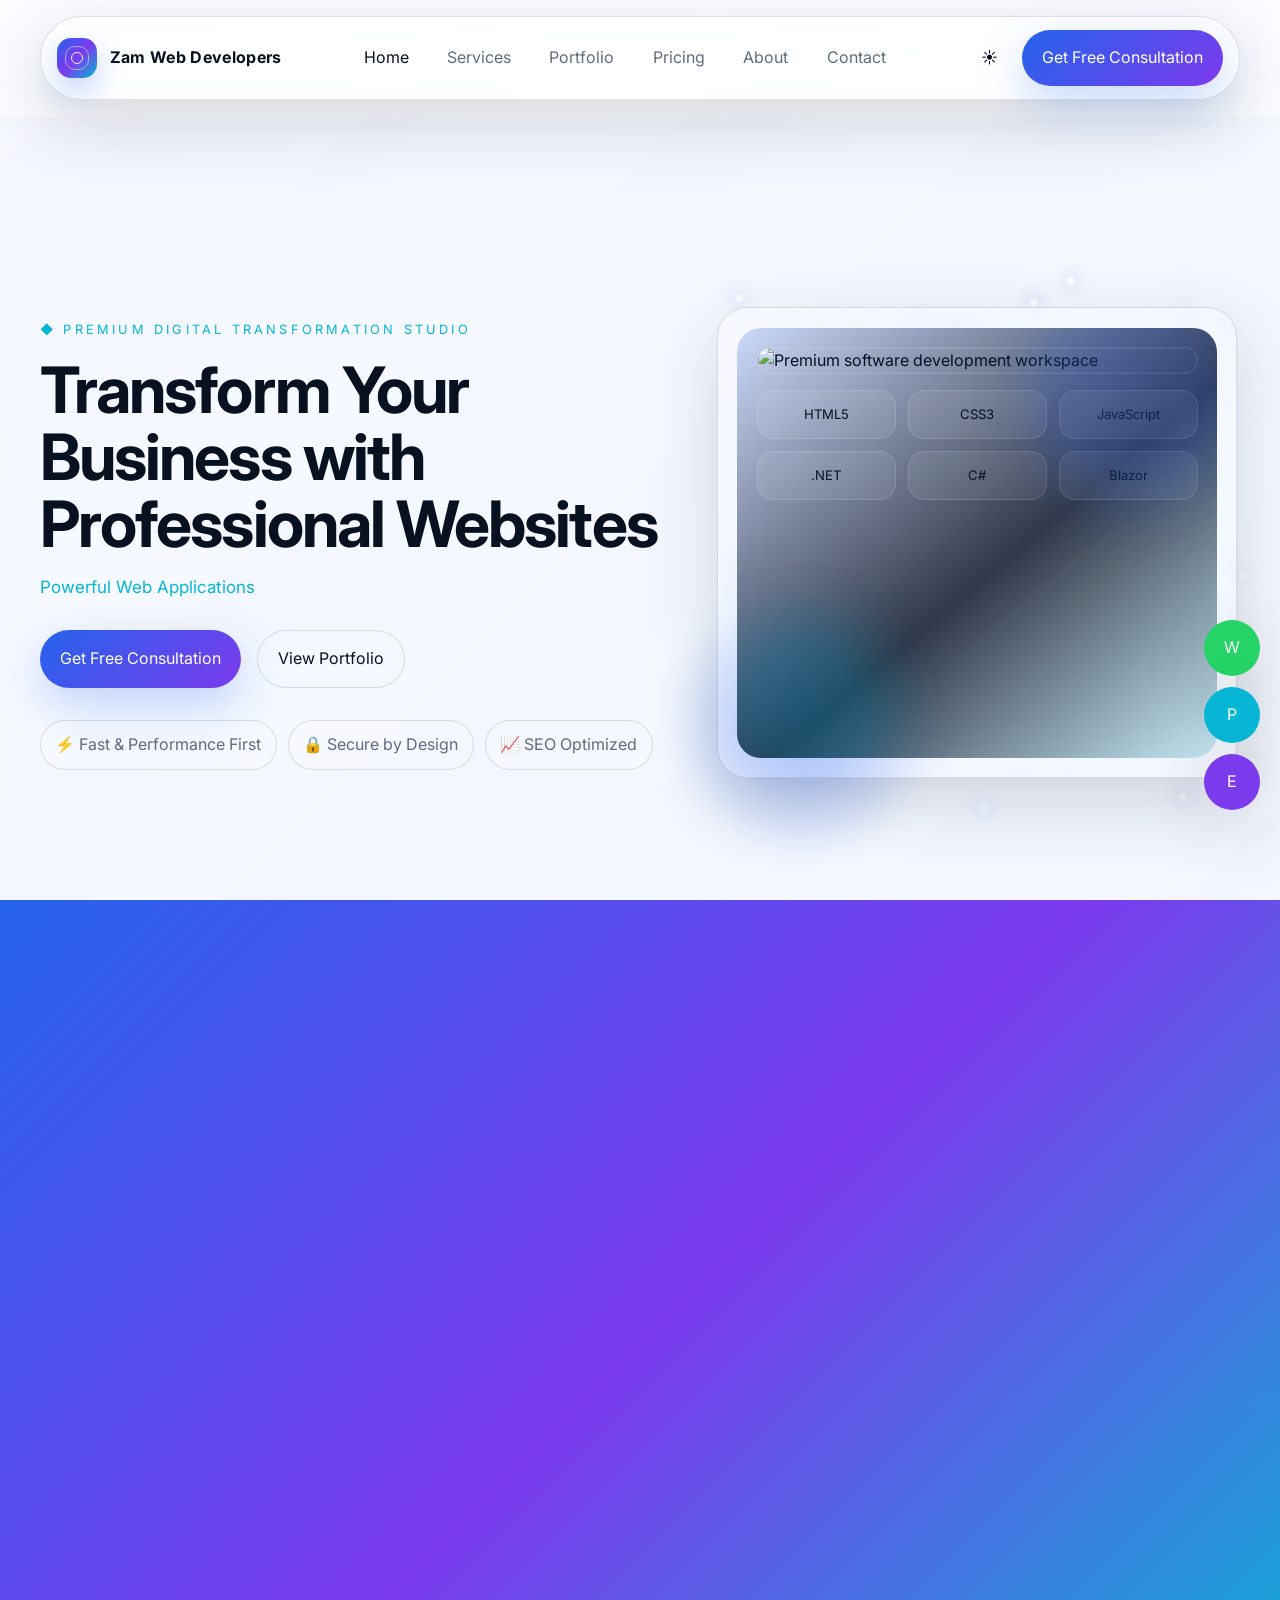
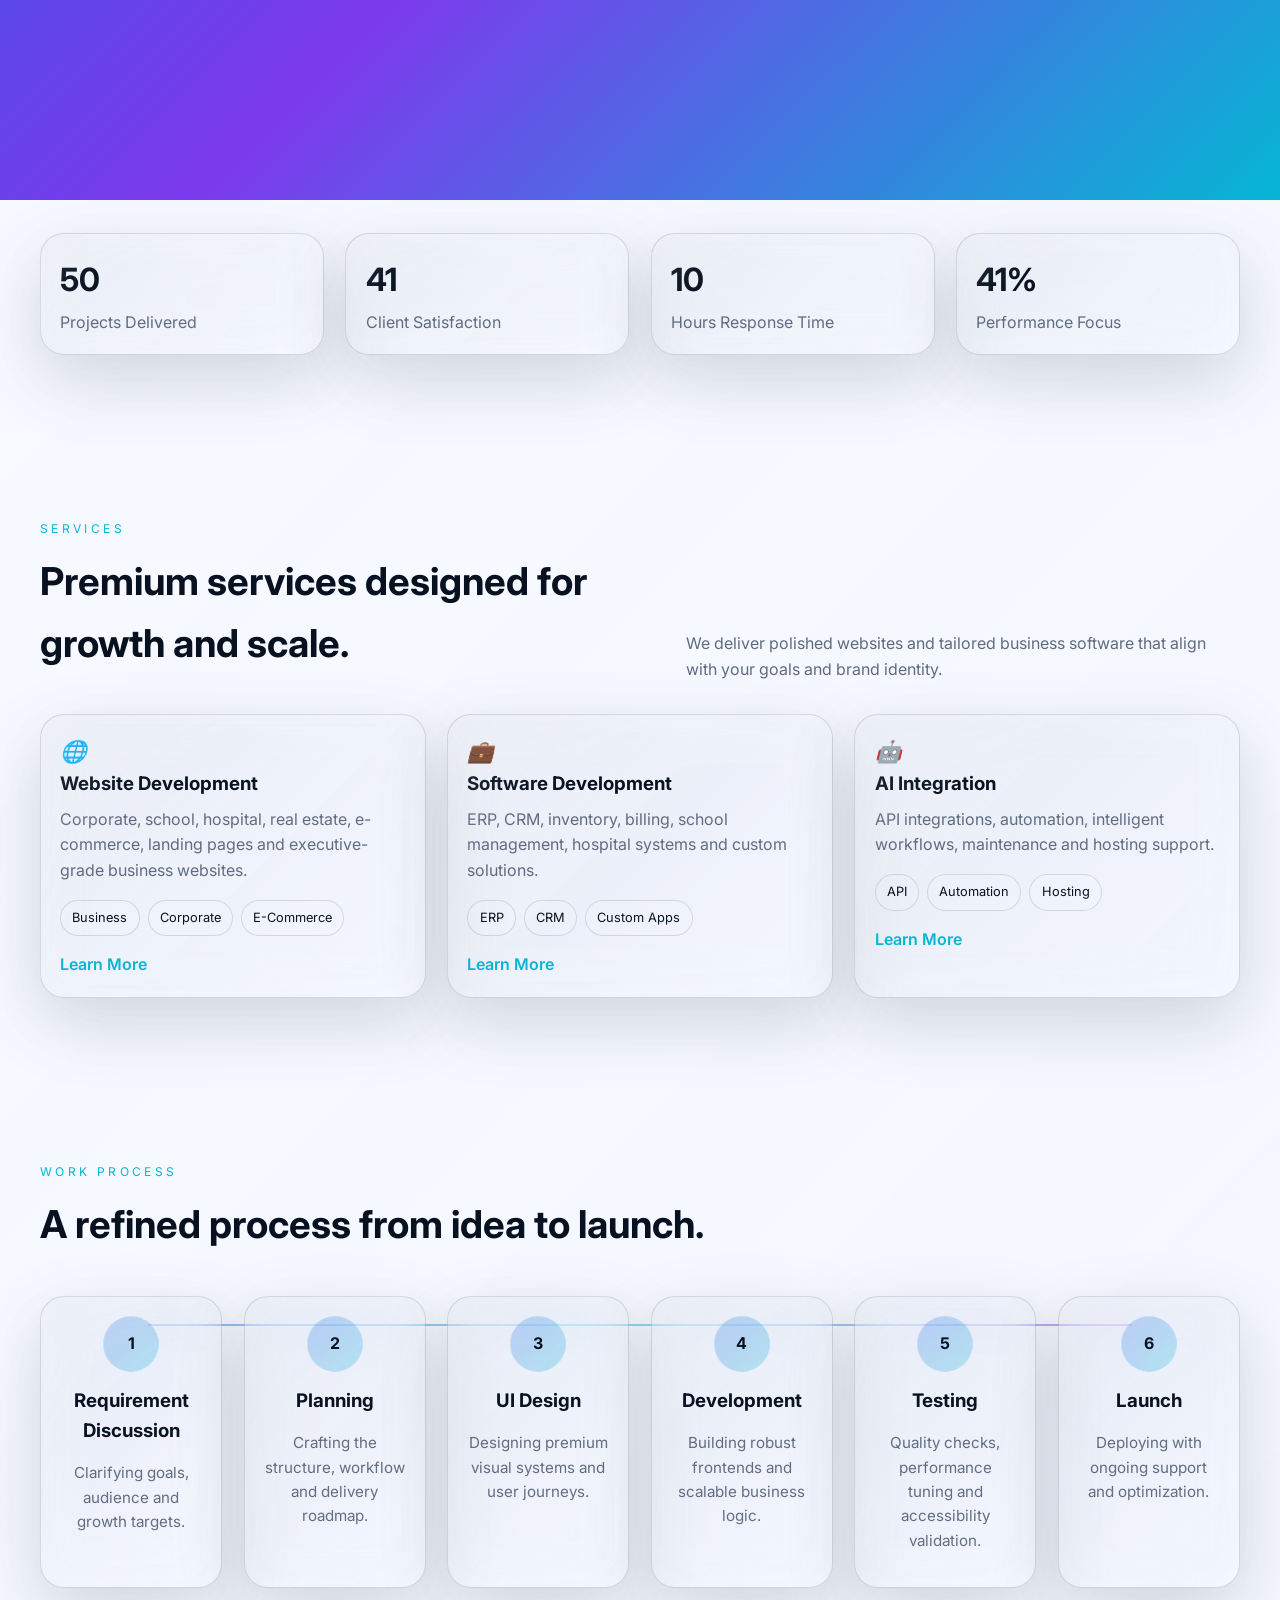
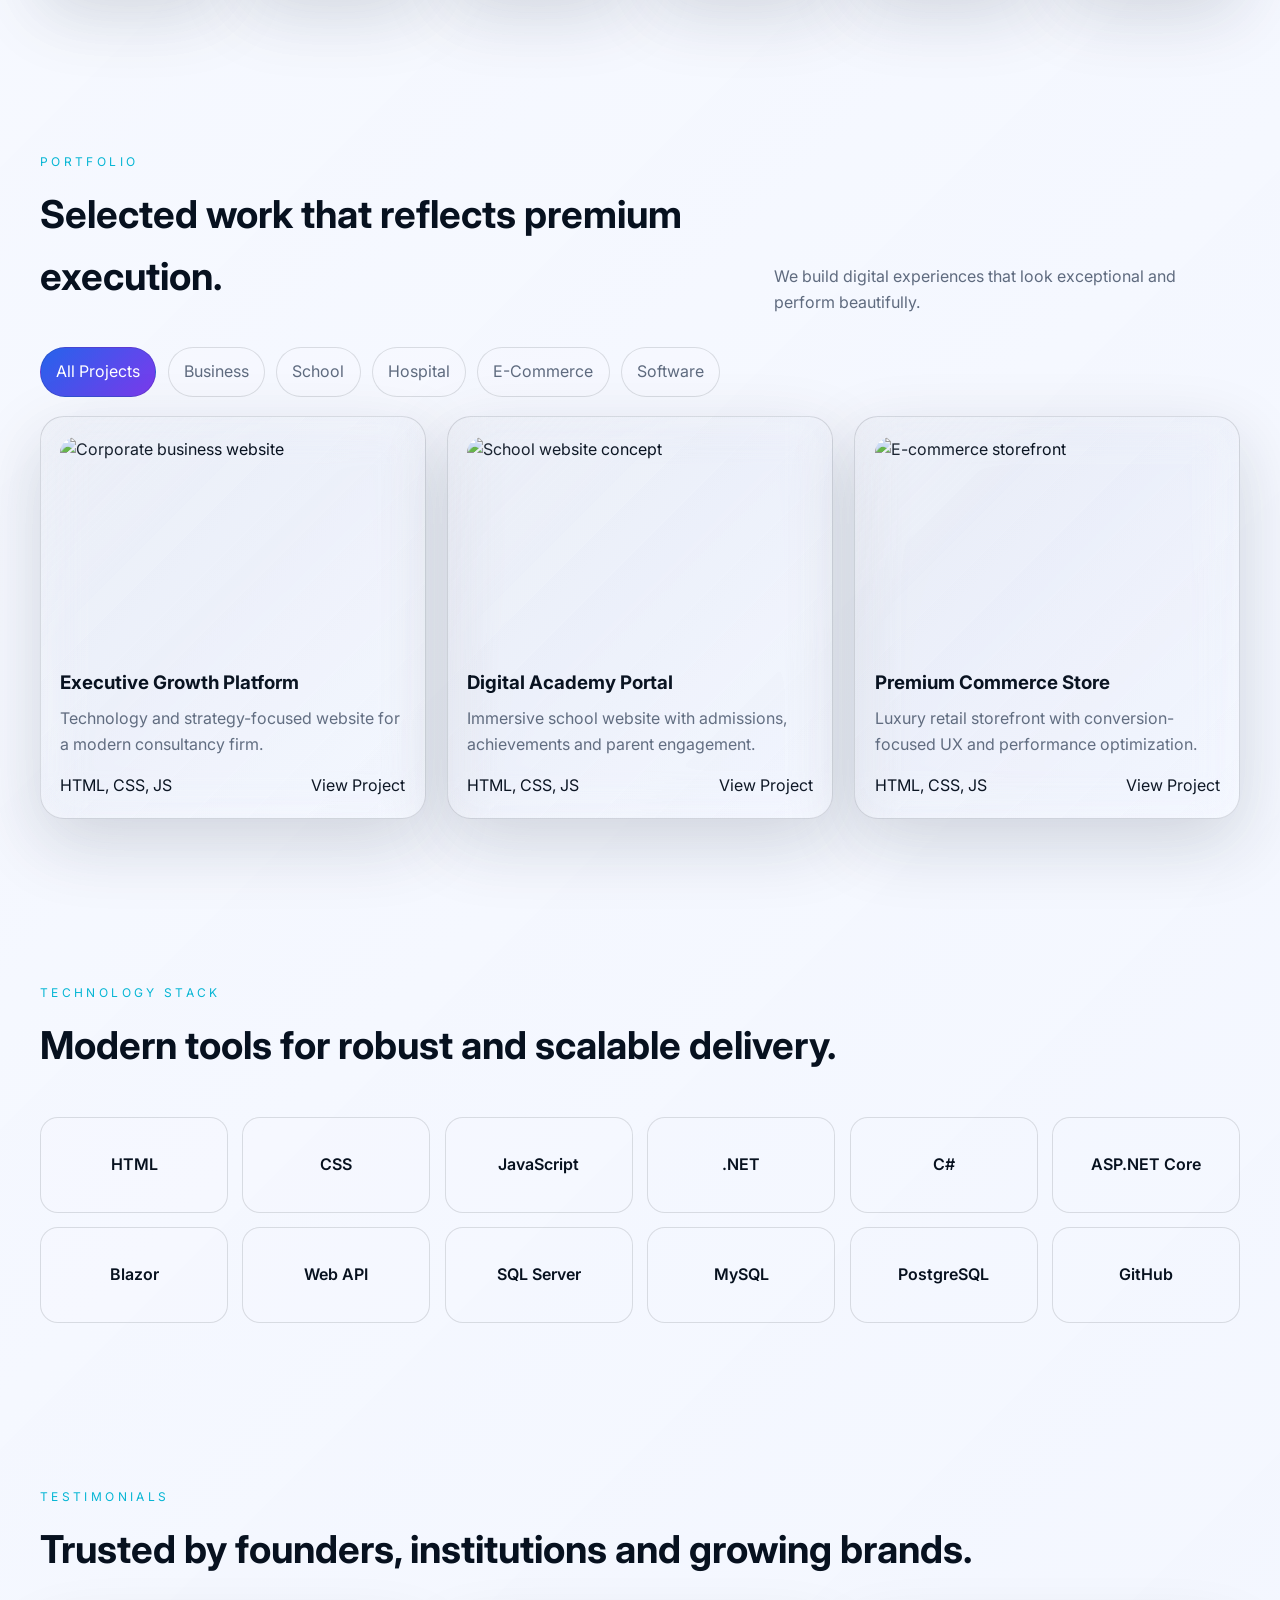
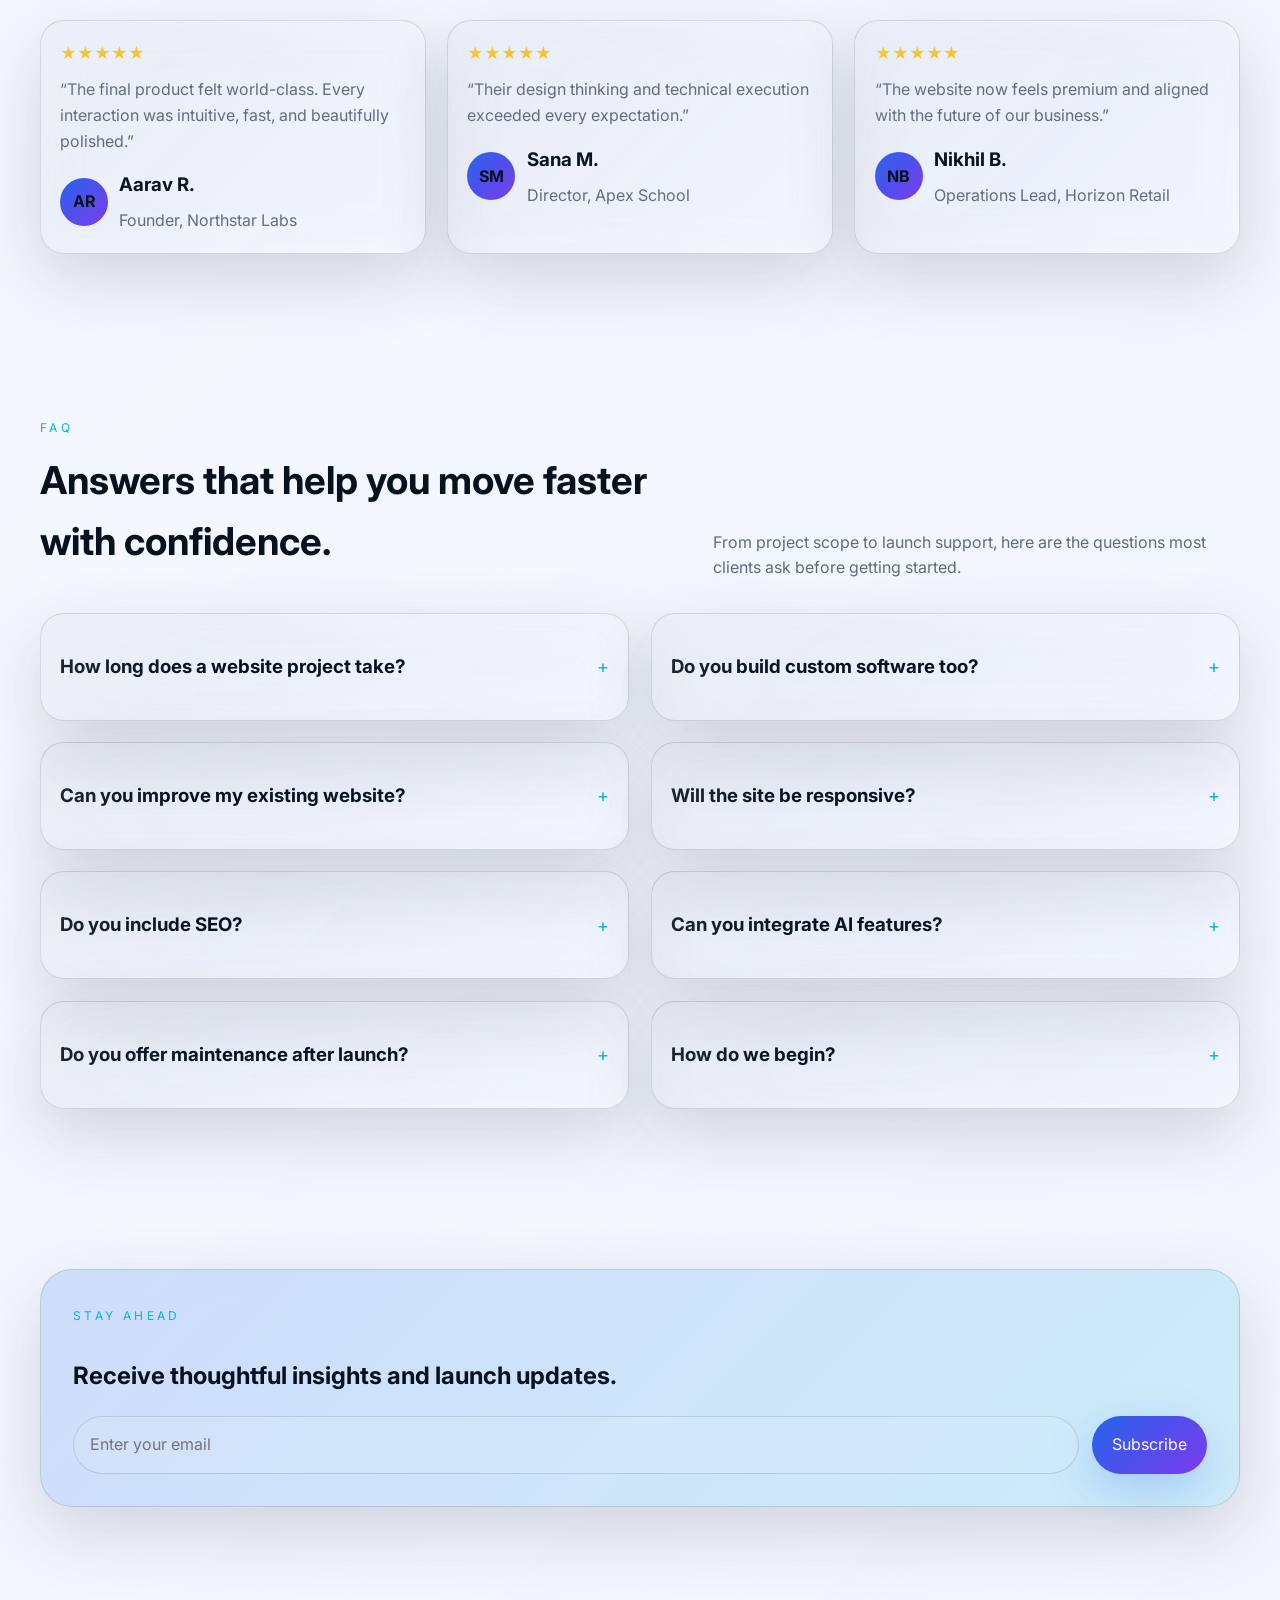
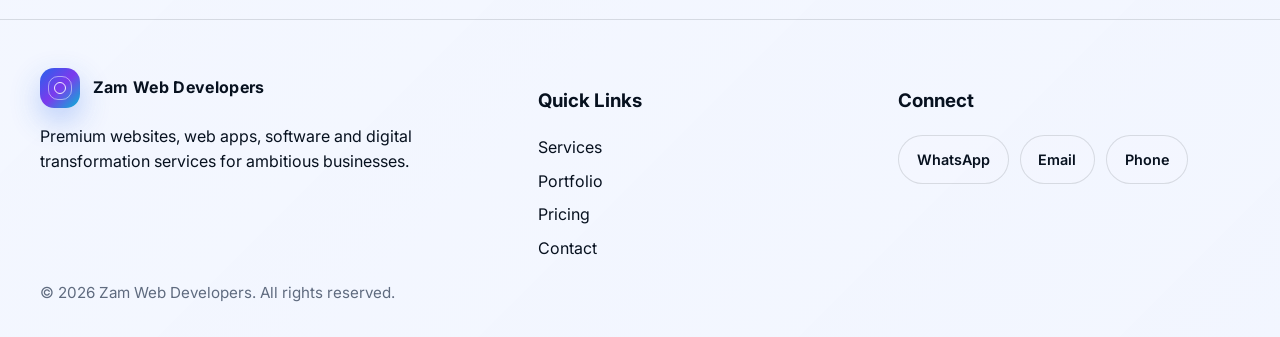
==== index.html @ e3aecfa4 "first" ====
<!DOCTYPE html>
<html lang="en">
  <head>
    <meta charset="UTF-8" />
    <meta name="viewport" content="width=device-width, initial-scale=1.0" />
    <title>Zam Web Developers | Premium Website Development Company</title>
    <meta name="description" content="Zam Web Developers creates premium websites, web applications, ERP/CRM systems, AI integrations and custom business solutions with modern performance-first engineering." />
    <meta name="keywords" content="website development, web applications, software development, ERP, CRM, custom business solutions, AI integration, e-commerce, digital transformation, Ahmad Faraz Siddiqui" />
    <link rel="canonical" href="https://zamwebdevelopers.com/" />
    <meta property="og:title" content="Zam Web Developers | Premium Website Development Company" />
    <meta property="og:description" content="High-end websites and digital solutions crafted for ambitious businesses." />
    <meta property="og:type" content="website" />
    <meta property="og:image" content="https://zamwebdevelopers.com/assets/images/og-image.jpg" />
    <meta name="twitter:card" content="summary_large_image" />
    <meta name="twitter:title" content="Zam Web Developers | Premium Website Development Company" />
    <meta name="twitter:description" content="High-end websites and digital solutions crafted for ambitious businesses." />
    <meta name="twitter:image" content="https://zamwebdevelopers.com/assets/images/og-image.jpg" />
    <link rel="preconnect" href="https://fonts.googleapis.com" />
    <link rel="preconnect" href="https://fonts.gstatic.com" crossorigin />
    <link href="https://fonts.googleapis.com/css2?family=Inter:wght@400;500;600;700;800&display=swap" rel="stylesheet" />
    <link rel="stylesheet" href="assets/css/styles.css" />
    <script type="application/ld+json">
      {
        "@context": "https://schema.org",
        "@type": "LocalBusiness",
        "name": "Zam Web Developers",
        "description": "Professional website development company offering websites, web apps, ERP/CRM systems, AI integration, and custom business solutions.",
        "url": "https://zamwebdevelopers.com",
        "telephone": "+91-9161007123",
        "email": "farazsid20@gmail.com",
        "address": {
          "@type": "PostalAddress",
          "streetAddress": "337, Hakeem Mateen Road",
          "addressLocality": "Major Ganj",
          "addressRegion": "Sultanpur",
          "postalCode": "228001",
          "addressCountry": "India"
        },
        "founder": {
          "@type": "Person",
          "name": "Ahmad Faraz Siddiqui"
        },
        "sameAs": ["https://wa.me/919161007123"]
      }
    </script>
  </head>
  <body>
    <div id="loading-screen">
      <div class="loader">
        <div class="loader-ring"></div>
        <div>Crafting your digital future...</div>
      </div>
    </div>
    <div id="scroll-progress"></div>
    <div id="cursor-follower"></div>
    <div class="page-transition"></div>

    <header class="site-header">
      <div class="container">
        <nav class="navbar" aria-label="Primary navigation">
          <a class="brand" href="index.html">
            <span class="brand-mark"></span>
            <span>Zam Web Developers</span>
          </a>
          <div class="nav-links">
            <a href="index.html" class="active">Home</a>
            <a href="services.html">Services</a>
            <a href="portfolio.html">Portfolio</a>
            <a href="pricing.html">Pricing</a>
            <a href="about.html">About</a>
            <a href="contact.html">Contact</a>
          </div>
          <div class="nav-actions">
            <button class="icon-btn" id="theme-toggle" aria-label="Toggle theme">☀︎</button>
            <a class="btn" href="contact.html">Get Free Consultation</a>
          </div>
        </nav>
      </div>
    </header>

    <main>
      <section class="hero">
        <div class="container hero-grid">
          <div class="hero-copy reveal">
            <div class="eyebrow">◆ Premium digital transformation studio</div>
            <h1>Transform Your Business with Professional Websites</h1>
            <p>Modern Websites. Powerful Web Applications. Future-Ready Digital Solutions. We create premium digital experiences that help ambitious companies scale with confidence.</p>
            <div class="hero-actions">
              <a class="btn" href="contact.html">Get Free Consultation</a>
              <a class="btn-secondary" href="portfolio.html">View Portfolio</a>
            </div>
            <div class="hero-badges">
              <span class="badge">⚡ Fast & Performance First</span>
              <span class="badge">🔒 Secure by Design</span>
              <span class="badge">📈 SEO Optimized</span>
            </div>
          </div>
          <div class="hero-visual reveal">
            <div class="glow-orb"></div>
            <div class="particle-layer"></div>
            <div class="hero-card">
              <div class="hero-card-inner">
                <img src="https://images.unsplash.com/photo-1516321497487-e288fb19713f?auto=format&fit=crop&w=900&q=80" alt="Premium software development workspace" />
                <div class="tech-grid">
                  <div class="tech-pill">HTML5</div>
                  <div class="tech-pill">CSS3</div>
                  <div class="tech-pill">JavaScript</div>
                  <div class="tech-pill">.NET</div>
                  <div class="tech-pill">C#</div>
                  <div class="tech-pill">Blazor</div>
                </div>
              </div>
            </div>
          </div>
        </div>
      </section>

      <section class="section-shell">
        <div class="container">
          <div class="section-heading reveal">
            <div>
              <div class="eyebrow-small">Why choose us</div>
              <h2>Crafted for modern businesses that demand more.</h2>
            </div>
            <p>From fast-growing startups to high-value enterprises, we combine visual excellence, engineering discipline, and business strategy to deliver digital products that stand out.</p>
          </div>
          <div class="why-grid">
            <article class="why-card reveal">
              <i>✦</i>
              <h3>Modern UI</h3>
              <p>Premium interfaces built with refined interaction design and clear visual hierarchy.</p>
            </article>
            <article class="why-card reveal">
              <i>⚡</i>
              <h3>Fast Loading</h3>
              <p>Performance-first experiences that load quickly and feel instant on every device.</p>
            </article>
            <article class="why-card reveal">
              <i>🔍</i>
              <h3>SEO Friendly</h3>
              <p>Structured content, semantic markup, and technical SEO to grow search visibility.</p>
            </article>
            <article class="why-card reveal">
              <i>🛡️</i>
              <h3>Secure Coding</h3>
              <p>Thoughtful architecture and secure implementation practices for long-term trust.</p>
            </article>
          </div>
        </div>
      </section>

      <section class="section-shell">
        <div class="container">
          <div class="section-heading reveal">
            <div>
              <div class="eyebrow-small">Impact</div>
              <h2>Trusted by ambitious founders and fast-moving companies.</h2>
            </div>
            <p>Our work combines strategic thinking, premium design and high-performance delivery to create measurable value from day one.</p>
          </div>
          <div class="stats-grid">
            <article class="stat-card reveal"><div class="value" data-count="120">0</div><span>Projects Delivered</span></article>
            <article class="stat-card reveal"><div class="value" data-count="98">0</div><span>Client Satisfaction</span></article>
            <article class="stat-card reveal"><div class="value" data-count="24">0</div><span>Hours Response Time</span></article>
            <article class="stat-card reveal"><div class="value" data-count="100">0</div><span>Performance Focus</span></article>
          </div>
        </div>
      </section>

      <section class="section-shell">
        <div class="container">
          <div class="section-heading reveal">
            <div>
              <div class="eyebrow-small">Services</div>
              <h2>Premium services designed for growth and scale.</h2>
            </div>
            <p>We deliver polished websites and tailored business software that align with your goals and brand identity.</p>
          </div>
          <div class="service-grid">
            <article class="service-card reveal">
              <i>🌐</i>
              <h3>Website Development</h3>
              <p>Corporate, school, hospital, real estate, e-commerce, landing pages and executive-grade business websites.</p>
              <div class="service-list">
                <span>Business</span><span>Corporate</span><span>E-Commerce</span>
              </div>
              <a class="card-link" href="services.html">Learn More</a>
            </article>
            <article class="service-card reveal">
              <i>💼</i>
              <h3>Software Development</h3>
              <p>ERP, CRM, inventory, billing, school management, hospital systems and custom solutions.</p>
              <div class="service-list">
                <span>ERP</span><span>CRM</span><span>Custom Apps</span>
              </div>
              <a class="card-link" href="services.html">Learn More</a>
            </article>
            <article class="service-card reveal">
              <i>🤖</i>
              <h3>AI Integration</h3>
              <p>API integrations, automation, intelligent workflows, maintenance and hosting support.</p>
              <div class="service-list">
                <span>API</span><span>Automation</span><span>Hosting</span>
              </div>
              <a class="card-link" href="services.html">Learn More</a>
            </article>
          </div>
        </div>
      </section>

      <section class="section-shell">
        <div class="container">
          <div class="section-heading reveal">
            <div>
              <div class="eyebrow-small">Work Process</div>
              <h2>A refined process from idea to launch.</h2>
            </div>
          </div>
          <div class="timeline reveal">
            <article class="timeline-step"><div class="step-badge">1</div><h3>Requirement Discussion</h3><p>Clarifying goals, audience and growth targets.</p></article>
            <article class="timeline-step"><div class="step-badge">2</div><h3>Planning</h3><p>Crafting the structure, workflow and delivery roadmap.</p></article>
            <article class="timeline-step"><div class="step-badge">3</div><h3>UI Design</h3><p>Designing premium visual systems and user journeys.</p></article>
            <article class="timeline-step"><div class="step-badge">4</div><h3>Development</h3><p>Building robust frontends and scalable business logic.</p></article>
            <article class="timeline-step"><div class="step-badge">5</div><h3>Testing</h3><p>Quality checks, performance tuning and accessibility validation.</p></article>
            <article class="timeline-step"><div class="step-badge">6</div><h3>Launch</h3><p>Deploying with ongoing support and optimization.</p></article>
          </div>
        </div>
      </section>

      <section class="section-shell">
        <div class="container">
          <div class="section-heading reveal">
            <div>
              <div class="eyebrow-small">Portfolio</div>
              <h2>Selected work that reflects premium execution.</h2>
            </div>
            <p>We build digital experiences that look exceptional and perform beautifully.</p>
          </div>
          <div class="filter-row reveal">
            <button class="filter-chip active" data-filter="all">All Projects</button>
            <button class="filter-chip" data-filter="Business">Business</button>
            <button class="filter-chip" data-filter="School">School</button>
            <button class="filter-chip" data-filter="Hospital">Hospital</button>
            <button class="filter-chip" data-filter="E-Commerce">E-Commerce</button>
            <button class="filter-chip" data-filter="Software">Software</button>
          </div>
          <div class="portfolio-grid">
            <article class="portfolio-card reveal" data-category="Business">
              <img src="https://images.unsplash.com/photo-1517048676732-d65bc937f952?auto=format&fit=crop&w=900&q=80" alt="Corporate business website" />
              <h3>Executive Growth Platform</h3>
              <p>Technology and strategy-focused website for a modern consultancy firm.</p>
              <div class="portfolio-actions"><span>HTML, CSS, JS</span><a class="card-link" href="portfolio.html">View Project</a></div>
            </article>
            <article class="portfolio-card reveal" data-category="School">
              <img src="https://images.unsplash.com/photo-1522202176988-66273c2fd55f?auto=format&fit=crop&w=900&q=80" alt="School website concept" />
              <h3>Digital Academy Portal</h3>
              <p>Immersive school website with admissions, achievements and parent engagement.</p>
              <div class="portfolio-actions"><span>HTML, CSS, JS</span><a class="card-link" href="portfolio.html">View Project</a></div>
            </article>
            <article class="portfolio-card reveal" data-category="E-Commerce">
              <img src="https://images.unsplash.com/photo-1520607162513-77705c0f0d4a?auto=format&fit=crop&w=900&q=80" alt="E-commerce storefront" />
              <h3>Premium Commerce Store</h3>
              <p>Luxury retail storefront with conversion-focused UX and performance optimization.</p>
              <div class="portfolio-actions"><span>HTML, CSS, JS</span><a class="card-link" href="portfolio.html">View Project</a></div>
            </article>
          </div>
        </div>
      </section>

      <section class="section-shell">
        <div class="container">
          <div class="section-heading reveal">
            <div>
              <div class="eyebrow-small">Technology Stack</div>
              <h2>Modern tools for robust and scalable delivery.</h2>
            </div>
          </div>
          <div class="tech-stack">
            <div class="tech-item reveal">HTML</div><div class="tech-item reveal">CSS</div><div class="tech-item reveal">JavaScript</div><div class="tech-item reveal">.NET</div><div class="tech-item reveal">C#</div><div class="tech-item reveal">ASP.NET Core</div><div class="tech-item reveal">Blazor</div><div class="tech-item reveal">Web API</div><div class="tech-item reveal">SQL Server</div><div class="tech-item reveal">MySQL</div><div class="tech-item reveal">PostgreSQL</div><div class="tech-item reveal">GitHub</div>
          </div>
        </div>
      </section>

      <section class="section-shell">
        <div class="container">
          <div class="section-heading reveal">
            <div>
              <div class="eyebrow-small">Testimonials</div>
              <h2>Trusted by founders, institutions and growing brands.</h2>
            </div>
          </div>
          <div class="testimonial-grid">
            <article class="testimonial-card reveal">
              <div class="rating">★★★★★</div>
              <p>“The final product felt world-class. Every interaction was intuitive, fast, and beautifully polished.”</p>
              <div class="person"><div class="avatar">AR</div><div><h3>Aarav R.</h3><p>Founder, Northstar Labs</p></div></div>
            </article>
            <article class="testimonial-card reveal">
              <div class="rating">★★★★★</div>
              <p>“Their design thinking and technical execution exceeded every expectation.”</p>
              <div class="person"><div class="avatar">SM</div><div><h3>Sana M.</h3><p>Director, Apex School</p></div></div>
            </article>
            <article class="testimonial-card reveal">
              <div class="rating">★★★★★</div>
              <p>“The website now feels premium and aligned with the future of our business.”</p>
              <div class="person"><div class="avatar">NB</div><div><h3>Nikhil B.</h3><p>Operations Lead, Horizon Retail</p></div></div>
            </article>
          </div>
        </div>
      </section>

      <section class="section-shell">
        <div class="container">
          <div class="section-heading reveal">
            <div>
              <div class="eyebrow-small">FAQ</div>
              <h2>Answers that help you move faster with confidence.</h2>
            </div>
            <p>From project scope to launch support, here are the questions most clients ask before getting started.</p>
          </div>
          <div class="faq-list">
            <article class="faq-item reveal"><div class="faq-question"><h3>How long does a website project take?</h3><span class="plus">+</span></div><div class="faq-answer"><p>Most business websites take between 7 and 21 days depending on scope, pages and required custom features.</p></div></article>
            <article class="faq-item reveal"><div class="faq-question"><h3>Do you build custom software too?</h3><span class="plus">+</span></div><div class="faq-answer"><p>Yes. We design and build custom ERP, CRM, inventory, billing and management systems for specific business workflows.</p></div></article>
            <article class="faq-item reveal"><div class="faq-question"><h3>Can you improve my existing website?</h3><span class="plus">+</span></div><div class="faq-answer"><p>Absolutely. We can modernize old sites, improve speed, update UI, strengthen SEO and add new features.</p></div></article>
            <article class="faq-item reveal"><div class="faq-question"><h3>Will the site be responsive?</h3><span class="plus">+</span></div><div class="faq-answer"><p>Yes. Every website is built mobile-first and tested across phone, tablet and desktop experiences.</p></div></article>
            <article class="faq-item reveal"><div class="faq-question"><h3>Do you include SEO?</h3><span class="plus">+</span></div><div class="faq-answer"><p>Yes. We implement semantic markup, performance optimization, content structure and launch-ready SEO best practices.</p></div></article>
            <article class="faq-item reveal"><div class="faq-question"><h3>Can you integrate AI features?</h3><span class="plus">+</span></div><div class="faq-answer"><p>Yes. We can connect APIs, automate processes, support intelligent workflows and implement AI-enabled functionality where useful.</p></div></article>
            <article class="faq-item reveal"><div class="faq-question"><h3>Do you offer maintenance after launch?</h3><span class="plus">+</span></div><div class="faq-answer"><p>Yes. We provide support, updates, security monitoring and ongoing improvements as part of our service model.</p></div></article>
            <article class="faq-item reveal"><div class="faq-question"><h3>How do we begin?</h3><span class="plus">+</span></div><div class="faq-answer"><p>Start by booking a consultation. We’ll discuss your goals, recommend the most suitable approach and share a tailored plan.</p></div></article>
          </div>
        </div>
      </section>

      <section class="section-shell">
        <div class="container">
          <div class="newsletter reveal">
            <div class="eyebrow-small">Stay ahead</div>
            <h2>Receive thoughtful insights and launch updates.</h2>
            <form>
              <input type="email" placeholder="Enter your email" />
              <button class="btn" type="submit">Subscribe</button>
            </form>
          </div>
        </div>
      </section>
    </main>

    <footer class="footer">
      <div class="container footer-grid">
        <div>
          <div class="brand" style="margin-bottom:0.9rem;"><span class="brand-mark"></span><span>Zam Web Developers</span></div>
          <p>Premium websites, web apps, software and digital transformation services for ambitious businesses.</p>
        </div>
        <div>
          <h3>Quick Links</h3>
          <div class="footer-links">
            <a href="services.html">Services</a>
            <a href="portfolio.html">Portfolio</a>
            <a href="pricing.html">Pricing</a>
            <a href="contact.html">Contact</a>
          </div>
        </div>
        <div>
          <h3>Connect</h3>
          <div class="socials">
            <a href="https://wa.me/919161007123" target="_blank" rel="noreferrer">WhatsApp</a>
            <a href="mailto:farazsid20@gmail.com">Email</a>
            <a href="tel:+919161007123">Phone</a>
          </div>
        </div>
      </div>
      <div class="container" style="margin-top:1.2rem;color:var(--muted);font-size:0.95rem;">
        © <span id="year"></span> Zam Web Developers. All rights reserved.
      </div>
    </footer>

    <button class="back-to-top" id="back-to-top" aria-label="Back to top">↑</button>
    <div class="floating-actions">
      <a class="floating-action whatsapp" href="https://wa.me/919161007123" target="_blank" aria-label="WhatsApp">W</a>
      <a class="floating-action phone" href="tel:+919161007123" aria-label="Call">P</a>
      <a class="floating-action mail" href="mailto:farazsid20@gmail.com" aria-label="Email">E</a>
    </div>

    <script src="assets/js/main.js"></script>
  </body>
</html>
---- assets/css/styles.css ----
:root {
  --bg: #050816;
  --bg-soft: rgba(12, 18, 36, 0.88);
  --card: rgba(255, 255, 255, 0.08);
  --card-strong: rgba(255, 255, 255, 0.12);
  --text: #f8fbff;
  --muted: #9ca9c2;
  --primary: #2563eb;
  --secondary: #7c3aed;
  --accent: #06b6d4;
  --border: rgba(255, 255, 255, 0.12);
  --shadow: 0 30px 70px rgba(0, 0, 0, 0.35);
  --radius: 24px;
  --container: 1200px;
}

body.light {
  --bg: #f4f7ff;
  --bg-soft: rgba(255, 255, 255, 0.8);
  --card: rgba(9, 16, 39, 0.04);
  --card-strong: rgba(9, 16, 39, 0.08);
  --text: #07111f;
  --muted: #5f6b7f;
  --border: rgba(5, 8, 22, 0.12);
  --shadow: 0 24px 70px rgba(15, 23, 42, 0.16);
}

* { box-sizing: border-box; }
html { scroll-behavior: smooth; }
body {
  margin: 0;
  font-family: 'Inter', 'Segoe UI', Roboto, Arial, sans-serif;
  color: var(--text);
  background: linear-gradient(135deg, rgba(3, 7, 18, 0.5), rgba(5, 8, 22, 0.6)), url('../images/bg-hero.jpg') center/cover fixed;
  background-attachment: fixed;
  min-height: 100vh;
  overflow-x: hidden;
  line-height: 1.6;
  position: relative;
}

body::before {
  content: '';
  position: fixed;
  inset: 0;
  backdrop-filter: blur(1.5px);
  z-index: -1;
  pointer-events: none;
}

body.light {
  background: linear-gradient(135deg, rgba(244, 247, 255, 0.65), rgba(238, 243, 255, 0.75)), url('../images/bg-hero.jpg') center/cover fixed;
}

a { color: inherit; text-decoration: none; }
img { width: 100%; display: block; }
button, input, select, textarea { font: inherit; }

body.is-transitioning { overflow: hidden; }
body.is-transitioning .page-transition { transform: translateY(0); }

.page-transition {
  position: fixed;
  inset: 0;
  background: linear-gradient(135deg, var(--primary), var(--secondary), var(--accent));
  transform: translateY(100%);
  transition: transform 0.7s ease;
  z-index: 2000;
  pointer-events: none;
}

#cursor-follower {
  position: fixed;
  width: 40px;
  height: 40px;
  border: 1px solid rgba(255,255,255,0.2);
  border-radius: 999px;
  pointer-events: none;
  z-index: 3000;
  transform: translate(-50%, -50%);
  mix-blend-mode: screen;
  box-shadow: 0 0 30px rgba(6,182,212,0.2);
  transition: width 0.2s ease, height 0.2s ease, border-color 0.2s ease;
}
body.light #cursor-follower { border-color: rgba(0,0,0,0.16); }

#scroll-progress {
  position: fixed;
  inset: 0 auto auto 0;
  width: 0;
  height: 3px;
  background: linear-gradient(90deg, var(--primary), var(--accent), var(--secondary));
  z-index: 1999;
}

#loading-screen {
  position: fixed;
  inset: 0;
  display: grid;
  place-items: center;
  background: rgba(2, 6, 23, 0.96);
  z-index: 2600;
  backdrop-filter: blur(24px);
  transition: opacity 0.6s ease, visibility 0.6s ease;
}
#loading-screen.hidden { opacity: 0; visibility: hidden; }
.loader {
  display: flex;
  flex-direction: column;
  align-items: center;
  gap: 1rem;
}
.loader-ring {
  width: 72px;
  height: 72px;
  border-radius: 50%;
  border: 2px solid rgba(255,255,255,0.12);
  border-top-color: var(--accent);
  border-right-color: var(--secondary);
  animation: spin 1s linear infinite;
}

.container {
  width: min(var(--container), calc(100% - 32px));
  margin: 0 auto;
}

.site-header {
  position: sticky;
  top: 0;
  z-index: 1200;
  padding: 1rem 0;
  background: rgba(3, 7, 18, 0.36);
  backdrop-filter: blur(24px);
  border-bottom: 1px solid rgba(255,255,255,0.06);
}
body.light .site-header { background: rgba(255,255,255,0.68); }
.navbar {
  display: flex;
  align-items: center;
  justify-content: space-between;
  gap: 1rem;
  border: 1px solid var(--border);
  border-radius: 999px;
  background: var(--bg-soft);
  padding: 0.8rem 1rem;
  box-shadow: var(--shadow);
}
.brand {
  display: flex;
  align-items: center;
  gap: 0.8rem;
  font-weight: 700;
  letter-spacing: 0.02em;
}
.brand-mark {
  width: 40px;
  height: 40px;
  border-radius: 14px;
  background: linear-gradient(135deg, var(--primary), var(--secondary), var(--accent));
  box-shadow: 0 12px 30px rgba(37,99,235,0.3);
  position: relative;
  overflow: hidden;
}
.brand-mark::before,
.brand-mark::after {
  content: '';
  position: absolute;
  inset: 8px;
  border: 1px solid rgba(255,255,255,0.5);
  border-radius: 10px;
}
.brand-mark::after {
  inset: 14px;
  border-color: rgba(255,255,255,0.9);
}
.nav-links { display: flex; gap: 0.6rem; flex-wrap: wrap; }
.nav-links a {
  padding: 0.7rem 0.9rem;
  border-radius: 999px;
  color: var(--muted);
  transition: all 0.25s ease;
}
.nav-links a:hover, .nav-links a.active { color: var(--text); background: rgba(255,255,255,0.08); }
.nav-actions { display: flex; align-items: center; gap: 0.65rem; }
.icon-btn, .btn, .btn-secondary {
  border: none;
  cursor: pointer;
  transition: transform 0.25s ease, box-shadow 0.25s ease, background 0.25s ease;
  position: relative;
  overflow: hidden;
}
.icon-btn {
  width: 44px;
  height: 44px;
  border-radius: 50%;
  background: rgba(255,255,255,0.08);
  color: var(--text);
  backdrop-filter: blur(12px);
}
.btn {
  display: inline-flex;
  align-items: center;
  justify-content: center;
  gap: 0.6rem;
  padding: 0.95rem 1.25rem;
  border-radius: 999px;
  color: white;
  background: linear-gradient(135deg, var(--primary), var(--secondary));
  box-shadow: 0 16px 45px rgba(37,99,235,0.25);
}
.btn:hover, .icon-btn:hover { transform: translateY(-2px); }
.btn-secondary {
  background: rgba(255,255,255,0.08);
  color: var(--text);
  padding: 0.95rem 1.25rem;
  border-radius: 999px;
  border: 1px solid var(--border);
  backdrop-filter: blur(16px);
}
.btn-secondary:hover { background: rgba(255,255,255,0.14); }
.btn::after, .btn-secondary::after {
  content: '';
  position: absolute;
  inset: 0;
  background: radial-gradient(circle, rgba(255,255,255,0.3), transparent 60%);
  transform: scale(0);
  transition: transform 0.45s ease;
}
.btn:active::after, .btn-secondary:active::after { transform: scale(2.2); }

.hero {
  position: relative;
  padding: 4.5rem 0 3rem;
  min-height: 92vh;
  display: grid;
  align-items: center;
  overflow: hidden;
  background: transparent;
}
.hero-grid {
  display: grid;
  grid-template-columns: 1.1fr 0.9fr;
  gap: 2rem;
  align-items: center;
}
.hero-copy h1 {
  font-size: clamp(2.4rem, 5vw, 4.5rem);
  line-height: 1.05;
  margin: 0 0 1rem;
  letter-spacing: -0.03em;
}
.hero-copy .eyebrow {
  display: inline-flex;
  align-items: center;
  gap: 0.6rem;
  font-size: 0.8rem;
  text-transform: uppercase;
  letter-spacing: 0.25em;
  color: var(--accent);
  margin-bottom: 1rem;
}
.hero-copy p {
  font-size: 1.06rem;
  color: var(--muted);
  margin: 0 0 1.8rem;
  max-width: 640px;
}
.hero-actions { display: flex; gap: 1rem; flex-wrap: wrap; margin-bottom: 2rem; }
.typing { color: var(--accent); }
.hero-badges { display: flex; flex-wrap: wrap; gap: 0.7rem; }
.badge {
  display: inline-flex;
  align-items: center;
  gap: 0.4rem;
  padding: 0.7rem 0.9rem;
  border-radius: 999px;
  color: var(--muted);
  background: rgba(255,255,255,0.06);
  border: 1px solid var(--border);
}
.hero-visual {
  position: relative;
  min-height: 540px;
  display: grid;
  place-items: center;
}
.hero-card {
  width: min(100%, 520px);
  padding: 1.2rem;
  background: linear-gradient(135deg, rgba(255,255,255,0.14), rgba(255,255,255,0.06));
  border: 1px solid var(--border);
  border-radius: 30px;
  box-shadow: var(--shadow);
  backdrop-filter: blur(28px);
  transform-style: preserve-3d;
}
.hero-card-inner {
  position: relative;
  overflow: hidden;
  border-radius: 24px;
  background: linear-gradient(140deg, rgba(37,99,235,0.2), rgba(7, 14, 32, 0.82) 55%, rgba(6,182,212,0.18));
  padding: 1.2rem;
  min-height: 430px;
}
.hero-card-inner::before,
.hero-card-inner::after {
  content: '';
  position: absolute;
  border-radius: 999px;
  filter: blur(30px);
  opacity: 0.7;
}
.hero-card-inner::before { width: 220px; height: 220px; background: rgba(37,99,235,0.35); top: -40px; right: -30px; }
.hero-card-inner::after { width: 180px; height: 180px; background: rgba(6,182,212,0.35); bottom: -40px; left: -20px; }
.hero-visual img { border-radius: 22px; border: 1px solid rgba(255,255,255,0.12); box-shadow: inset 0 0 0 1px rgba(255,255,255,0.06); }
.glow-orb {
  position: absolute;
  width: 280px;
  height: 280px;
  border-radius: 50%;
  background: radial-gradient(circle, rgba(37,99,235,0.45), transparent 70%);
  filter: blur(10px);
  left: -50px;
  bottom: -50px;
  animation: float 6s ease-in-out infinite;
}
.particle-layer { position: absolute; inset: 0; pointer-events: none; }
.particle {
  position: absolute;
  width: 8px;
  height: 8px;
  border-radius: 50%;
  background: rgba(255,255,255,0.8);
  box-shadow: 0 0 18px rgba(37,99,235,0.7);
  animation: float 4s ease-in-out infinite;
}
.tech-grid {
  display: grid;
  grid-template-columns: repeat(3, 1fr);
  gap: 0.75rem;
  margin-top: 1rem;
}
.tech-pill {
  padding: 0.8rem 0.7rem;
  text-align: center;
  border-radius: 16px;
  background: rgba(255,255,255,0.07);
  border: 1px solid rgba(255,255,255,0.12);
  font-size: 0.82rem;
  color: var(--text);
}

.section-shell {
  padding: 5rem 0;
}
.section-heading {
  display: flex;
  justify-content: space-between;
  align-items: end;
  gap: 2rem;
  margin-bottom: 2rem;
}
.section-heading h2 {
  font-size: clamp(1.8rem, 3vw, 2.4rem);
  margin: 0 0 0.5rem;
}
.section-heading p { margin: 0; color: var(--muted); max-width: 680px; }
.eyebrow-small {
  display: inline-block;
  font-size: 0.75rem;
  text-transform: uppercase;
  letter-spacing: 0.28em;
  color: var(--accent);
  margin-bottom: 0.8rem;
}

.stats-grid, .why-grid, .service-grid, .portfolio-grid, .pricing-grid, .faq-list, .blog-grid, .logo-row, .award-grid, .timeline, .testimonial-grid, .contact-grid {
  display: grid;
  gap: 1.35rem;
}
.stats-grid { grid-template-columns: repeat(4, 1fr); }
.stat-card, .why-card, .service-card, .portfolio-card, .pricing-card, .faq-item, .blog-card, .award-card, .timeline-step, .testimonial-card, .contact-card, .calculator-card {
  position: relative;
  padding: 1.2rem;
  border-radius: var(--radius);
  background: linear-gradient(135deg, var(--card), rgba(255,255,255,0.04));
  border: 1px solid var(--border);
  backdrop-filter: blur(20px);
  box-shadow: var(--shadow);
  overflow: hidden;
}
.stat-card::before, .why-card::before, .service-card::before, .portfolio-card::before, .pricing-card::before, .faq-item::before, .blog-card::before, .award-card::before, .timeline-step::before, .testimonial-card::before, .contact-card::before, .calculator-card::before {
  content: '';
  position: absolute;
  inset: 0;
  background: linear-gradient(135deg, rgba(255,255,255,0.12), transparent 30%, rgba(255,255,255,0.04));
  pointer-events: none;
}
.stat-card .value { font-size: 2rem; font-weight: 700; margin-bottom: 0.3rem; }
.stat-card span { color: var(--muted); }

.why-grid { grid-template-columns: repeat(4, 1fr); }
.why-card:hover, .service-card:hover, .portfolio-card:hover, .pricing-card:hover, .blog-card:hover, .testimonial-card:hover, .timeline-step:hover {
  transform: translateY(-6px);
  border-color: rgba(37,99,235,0.4);
  box-shadow: 0 25px 70px rgba(6,182,212,0.15);
}
.why-card i, .service-card i, .pricing-card i, .blog-card i, .timeline-step i, .testimonial-card i {
  font-size: 1.35rem;
  color: var(--accent);
  margin-bottom: 0.8rem;
}
.why-card h3, .service-card h3, .pricing-card h3, .blog-card h3, .portfolio-card h3, .testimonial-card h3 { margin: 0 0 0.5rem; }
.why-card p, .service-card p, .pricing-card p, .blog-card p, .portfolio-card p, .testimonial-card p, .faq-item p { color: var(--muted); margin: 0; }

.service-grid { grid-template-columns: repeat(3, 1fr); }
.service-card .card-link { margin-top: 1rem; display: inline-flex; color: var(--accent); font-weight: 600; }
.service-card .service-list { display: flex; flex-wrap: wrap; gap: 0.5rem; margin-top: 1rem; }
.service-card .service-list span { padding: 0.45rem 0.7rem; border-radius: 999px; background: rgba(255,255,255,0.06); border: 1px solid var(--border); font-size: 0.8rem; }

.timeline { position: relative; grid-template-columns: repeat(6, 1fr); }
.timeline::before { content: ''; position: absolute; top: 28px; left: 9%; right: 9%; height: 2px; background: linear-gradient(90deg, var(--primary), var(--accent), var(--secondary)); opacity: 0.45; }
.timeline-step { text-align: center; position: relative; z-index: 1; }
.timeline-step .step-badge { width: 56px; height: 56px; border-radius: 50%; display: inline-grid; place-items: center; margin-bottom: 0.9rem; background: linear-gradient(135deg, rgba(37,99,235,0.25), rgba(6,182,212,0.25)); border: 1px solid rgba(255,255,255,0.12); font-weight: 700; }
.timeline-step h3 { margin: 0 0 0.45rem; }
.timeline-step p { color: var(--muted); font-size: 0.95rem; }

.portfolio-grid { grid-template-columns: repeat(3, 1fr); }
.portfolio-card img { aspect-ratio: 16/10; object-fit: cover; border-radius: 16px; margin-bottom: 1rem; }
.portfolio-actions { display: flex; justify-content: space-between; align-items: center; margin-top: 1rem; }
.filter-row { display: flex; flex-wrap: wrap; gap: 0.7rem; margin-bottom: 1.2rem; }
.filter-chip {
  border: 1px solid var(--border);
  padding: 0.7rem 0.95rem;
  border-radius: 999px;
  background: rgba(255,255,255,0.06);
  color: var(--muted);
  cursor: pointer;
}
.filter-chip.active { background: linear-gradient(135deg, var(--primary), var(--secondary)); color: white; }

.tech-stack { display: grid; grid-template-columns: repeat(6, minmax(0, 1fr)); gap: 0.9rem; }
.tech-item {
  padding: 1rem;
  border-radius: 18px;
  text-align: center;
  background: rgba(255,255,255,0.06);
  border: 1px solid var(--border);
  min-height: 96px;
  display: grid;
  place-items: center;
  font-weight: 600;
}
.tech-item:hover { transform: translateY(-3px); box-shadow: 0 18px 45px rgba(37,99,235,0.14); }

.testimonial-grid { grid-template-columns: repeat(3, 1fr); }
.testimonial-card .rating { color: #fbbf24; font-size: 1rem; margin-bottom: 0.7rem; }
.testimonial-card .person { display: flex; align-items: center; gap: 0.7rem; margin-top: 1rem; }
.avatar { width: 48px; height: 48px; border-radius: 50%; background: linear-gradient(135deg, var(--primary), var(--secondary)); display: grid; place-items: center; font-weight: 700; }
.testimonial-slider { margin-top: 1rem; display: flex; justify-content: center; gap: 0.75rem; }
.testimonial-slider button { width: 44px; height: 44px; border-radius: 50%; border: 1px solid var(--border); background: rgba(255,255,255,0.08); color: var(--text); }

.pricing-grid { grid-template-columns: repeat(3, 1fr); }
.pricing-card.featured { border-color: rgba(37,99,235,0.4); transform: scale(1.015); }
.pricing-card ul { list-style: none; padding: 0; margin: 1rem 0; display: grid; gap: 0.65rem; }
.pricing-card li { color: var(--muted); display: flex; gap: 0.55rem; align-items: flex-start; }
.pricing-card li::before { content: '✓'; color: var(--accent); font-weight: 700; }
.price { font-size: 2rem; font-weight: 700; margin: 0.4rem 0; }
.price small { font-size: 0.95rem; color: var(--muted); }

.faq-list { grid-template-columns: 1fr 1fr; }
.faq-item { cursor: pointer; }
.faq-item .faq-question { display: flex; justify-content: space-between; align-items: center; gap: 1rem; }
.faq-answer { max-height: 0; overflow: hidden; transition: max-height 0.35s ease; }
.faq-item.active .faq-answer { max-height: 180px; margin-top: 0.8rem; }
.faq-item .plus { color: var(--accent); font-size: 1.15rem; }

.newsletter, .cta-banner { padding: 2rem; border-radius: 32px; background: linear-gradient(135deg, rgba(37,99,235,0.18), rgba(6,182,212,0.16)); border: 1px solid var(--border); box-shadow: var(--shadow); }
.newsletter form { display: flex; gap: 0.8rem; flex-wrap: wrap; margin-top: 1rem; }
.newsletter input { flex: 1; min-width: 260px; padding: 0.95rem 1rem; border-radius: 999px; border: 1px solid var(--border); background: rgba(255,255,255,0.08); color: var(--text); }

.about-grid, .contact-grid { grid-template-columns: 1.1fr 0.9fr; gap: 1.4rem; }
.story-card p { color: var(--muted); margin-bottom: 1rem; }
.mission-vision { display: grid; grid-template-columns: repeat(2, 1fr); gap: 1rem; margin-top: 1rem; }
.founder-card { display: flex; flex-direction: column; gap: 1rem; align-items: flex-start; }
.founder-card img { width: 180px; height: 180px; object-fit: cover; border-radius: 24px; border: 1px solid var(--border); }
.contact-card form { display: grid; gap: 0.8rem; }
.contact-card .field-group { display: grid; gap: 0.35rem; }
.contact-card label { font-weight: 600; }
.contact-card input, .contact-card select, .contact-card textarea {
  padding: 0.9rem 1rem; border-radius: 16px; border: 1px solid var(--border); background: rgba(255,255,255,0.08); color: var(--text);
}
.contact-card textarea { min-height: 120px; resize: vertical; }
.company-info { display: grid; gap: 1rem; }
.info-block { padding: 1rem; border-radius: 18px; background: rgba(255,255,255,0.05); border: 1px solid var(--border); }
.map-card { min-height: 240px; display: grid; place-items: center; border-radius: 24px; background: linear-gradient(135deg, rgba(37,99,235,0.18), rgba(6,182,212,0.18)); border: 1px solid var(--border); }

.footer {
  padding: 3rem 0 2rem;
  border-top: 1px solid var(--border);
  margin-top: 2rem;
}
.footer-grid { display: grid; grid-template-columns: 1.4fr 1fr 1fr; gap: 1.2rem; }
.footer-links { display: grid; gap: 0.5rem; }
.socials { display: flex; gap: 0.7rem; flex-wrap: wrap; }
.socials a { padding: 0.75rem 1.1rem; display: inline-flex; align-items: center; justify-content: center; border-radius: 999px; background: rgba(255,255,255,0.08); border: 1px solid var(--border); font-weight: 600; font-size: 0.9rem; transition: all 0.25s ease; }

.back-to-top {
  position: fixed;
  right: 20px;
  bottom: 22px;
  width: 50px;
  height: 50px;
  border-radius: 50%;
  border: none;
  background: linear-gradient(135deg, var(--primary), var(--secondary));
  color: white;
  box-shadow: 0 14px 40px rgba(37,99,235,0.25);
  z-index: 1800;
  opacity: 0;
  visibility: hidden;
  transform: translateY(12px);
  transition: all 0.3s ease;
}
.back-to-top.visible { opacity: 1; visibility: visible; transform: translateY(0); }

.floating-widget {
  position: fixed;
  right: 20px;
  bottom: 88px;
  z-index: 1780;
}
.widget-btn, .floating-action {
  width: 56px; height: 56px; border-radius: 50%; display: grid; place-items: center; border: none; color: white; cursor: pointer; box-shadow: var(--shadow);
}
.widget-btn { background: linear-gradient(135deg, var(--primary), var(--secondary)); }
.chat-panel {
  position: absolute;
  right: 0;
  bottom: 72px;
  width: 320px;
  padding: 1rem;
  border-radius: 24px;
  background: rgba(6, 10, 25, 0.92);
  border: 1px solid var(--border);
  backdrop-filter: blur(24px);
  display: none;
}
.chat-panel.open { display: block; }
.chat-bubble { background: rgba(255,255,255,0.08); padding: 0.8rem; border-radius: 16px; margin-bottom: 0.8rem; color: var(--muted); }
.floating-actions { position: fixed; right: 20px; bottom: 90px; display: grid; gap: 0.7rem; z-index: 1750; }
.whatsapp { background: #25d366; }
.phone { background: var(--accent); }
.mail { background: var(--secondary); }

.calculator-card .range-row { display: grid; gap: 0.35rem; margin-top: 0.8rem; }
.calculator-card .output { margin-top: 0.8rem; font-size: 1.4rem; font-weight: 700; }

.reveal { opacity: 0; transform: translateY(24px); transition: all 0.6s ease; }
.reveal.visible { opacity: 1; transform: translateY(0); }

@keyframes spin { to { transform: rotate(360deg); } }
@keyframes float { 0%,100% { transform: translateY(0px); } 50% { transform: translateY(-12px); } }

@media (max-width: 1024px) {
  .hero-grid, .about-grid, .contact-grid { grid-template-columns: 1fr; }
  .stats-grid, .why-grid, .service-grid, .portfolio-grid, .pricing-grid, .testimonial-grid, .faq-list { grid-template-columns: repeat(2, 1fr); }
  .timeline { grid-template-columns: repeat(3, 1fr); }
  .tech-stack { grid-template-columns: repeat(3, 1fr); }
  .footer-grid { grid-template-columns: 1fr 1fr; }
}

@media (max-width: 780px) {
  .navbar { flex-wrap: wrap; border-radius: 24px; }
  .nav-links { order: 3; width: 100%; justify-content: center; }
  .stats-grid, .why-grid, .service-grid, .portfolio-grid, .pricing-grid, .testimonial-grid, .faq-list, .mission-vision, .tech-stack, .footer-grid { grid-template-columns: 1fr; }
  .timeline { grid-template-columns: 1fr; }
  .timeline::before { display: none; }
  .hero { padding-top: 3rem; }
  .hero-actions { flex-direction: column; align-items: flex-start; }
  .section-heading { flex-direction: column; align-items: flex-start; }
  .newsletter form { flex-direction: column; }
}
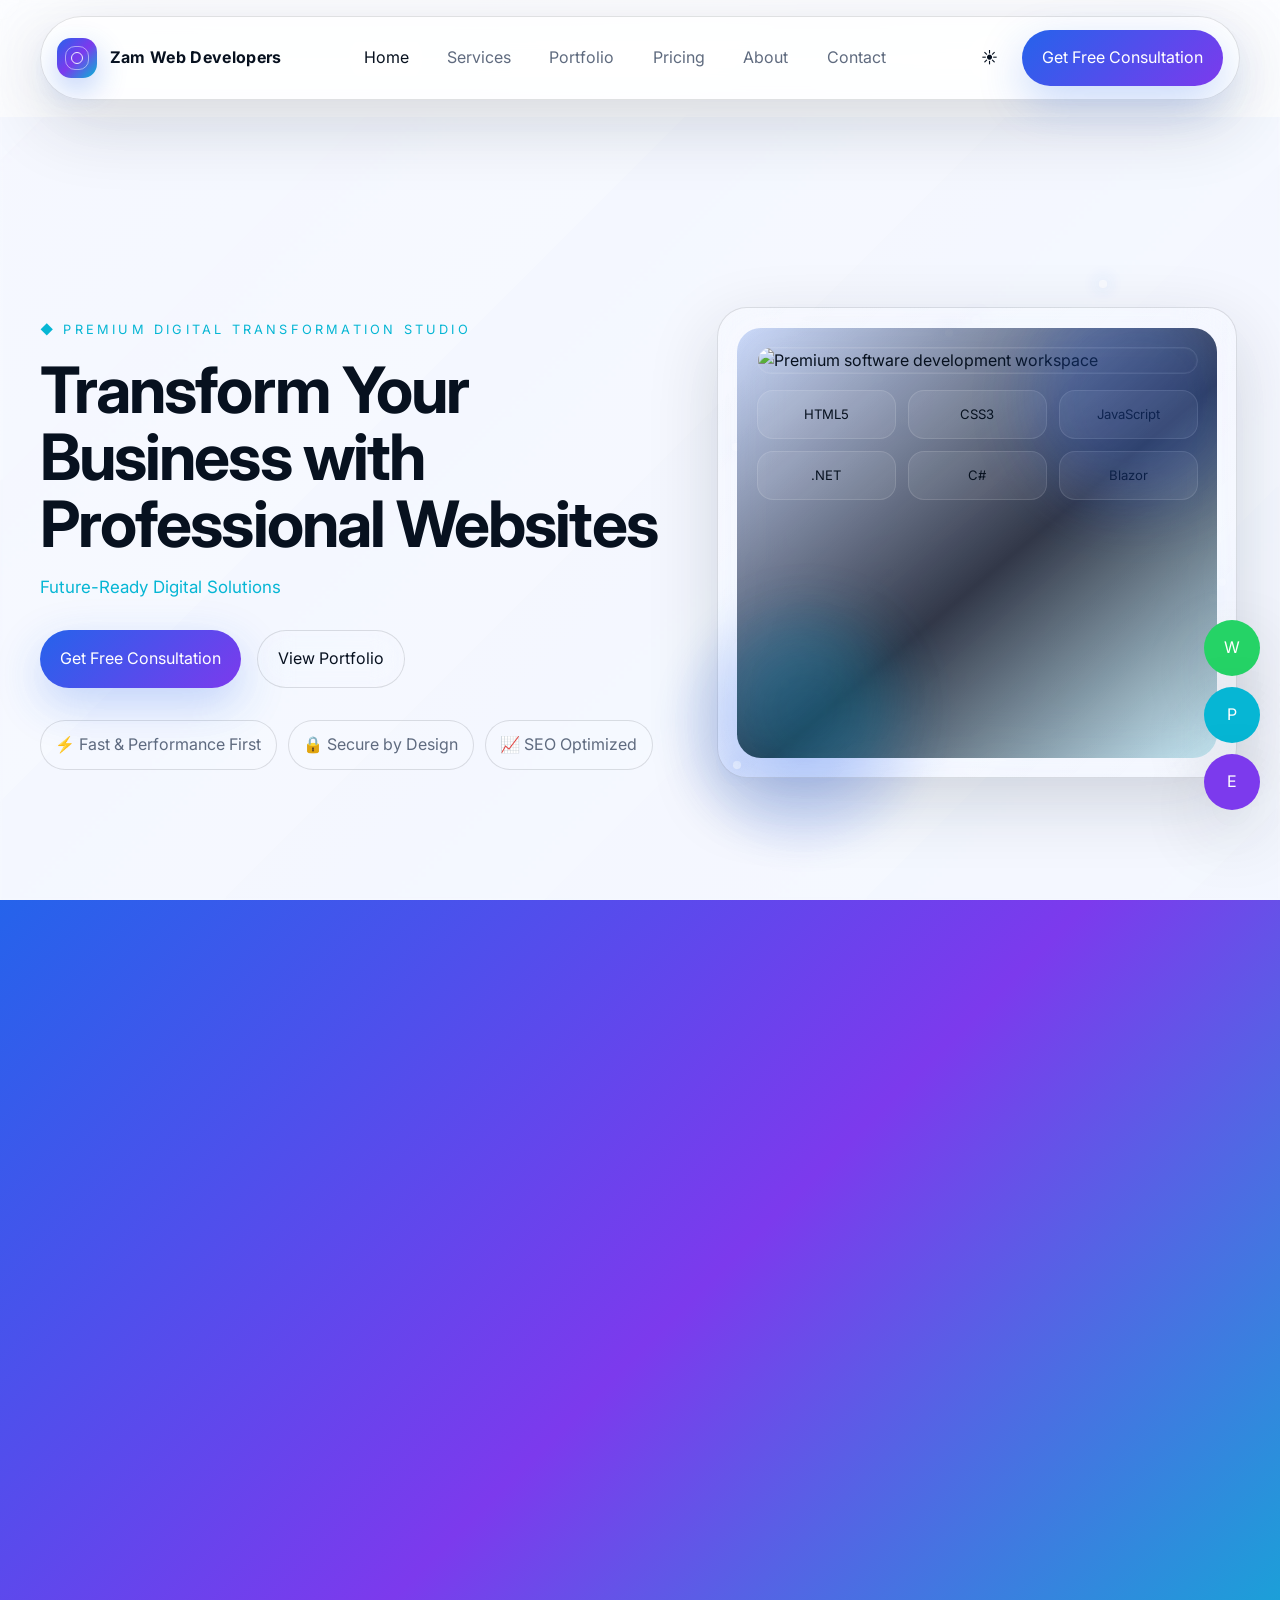
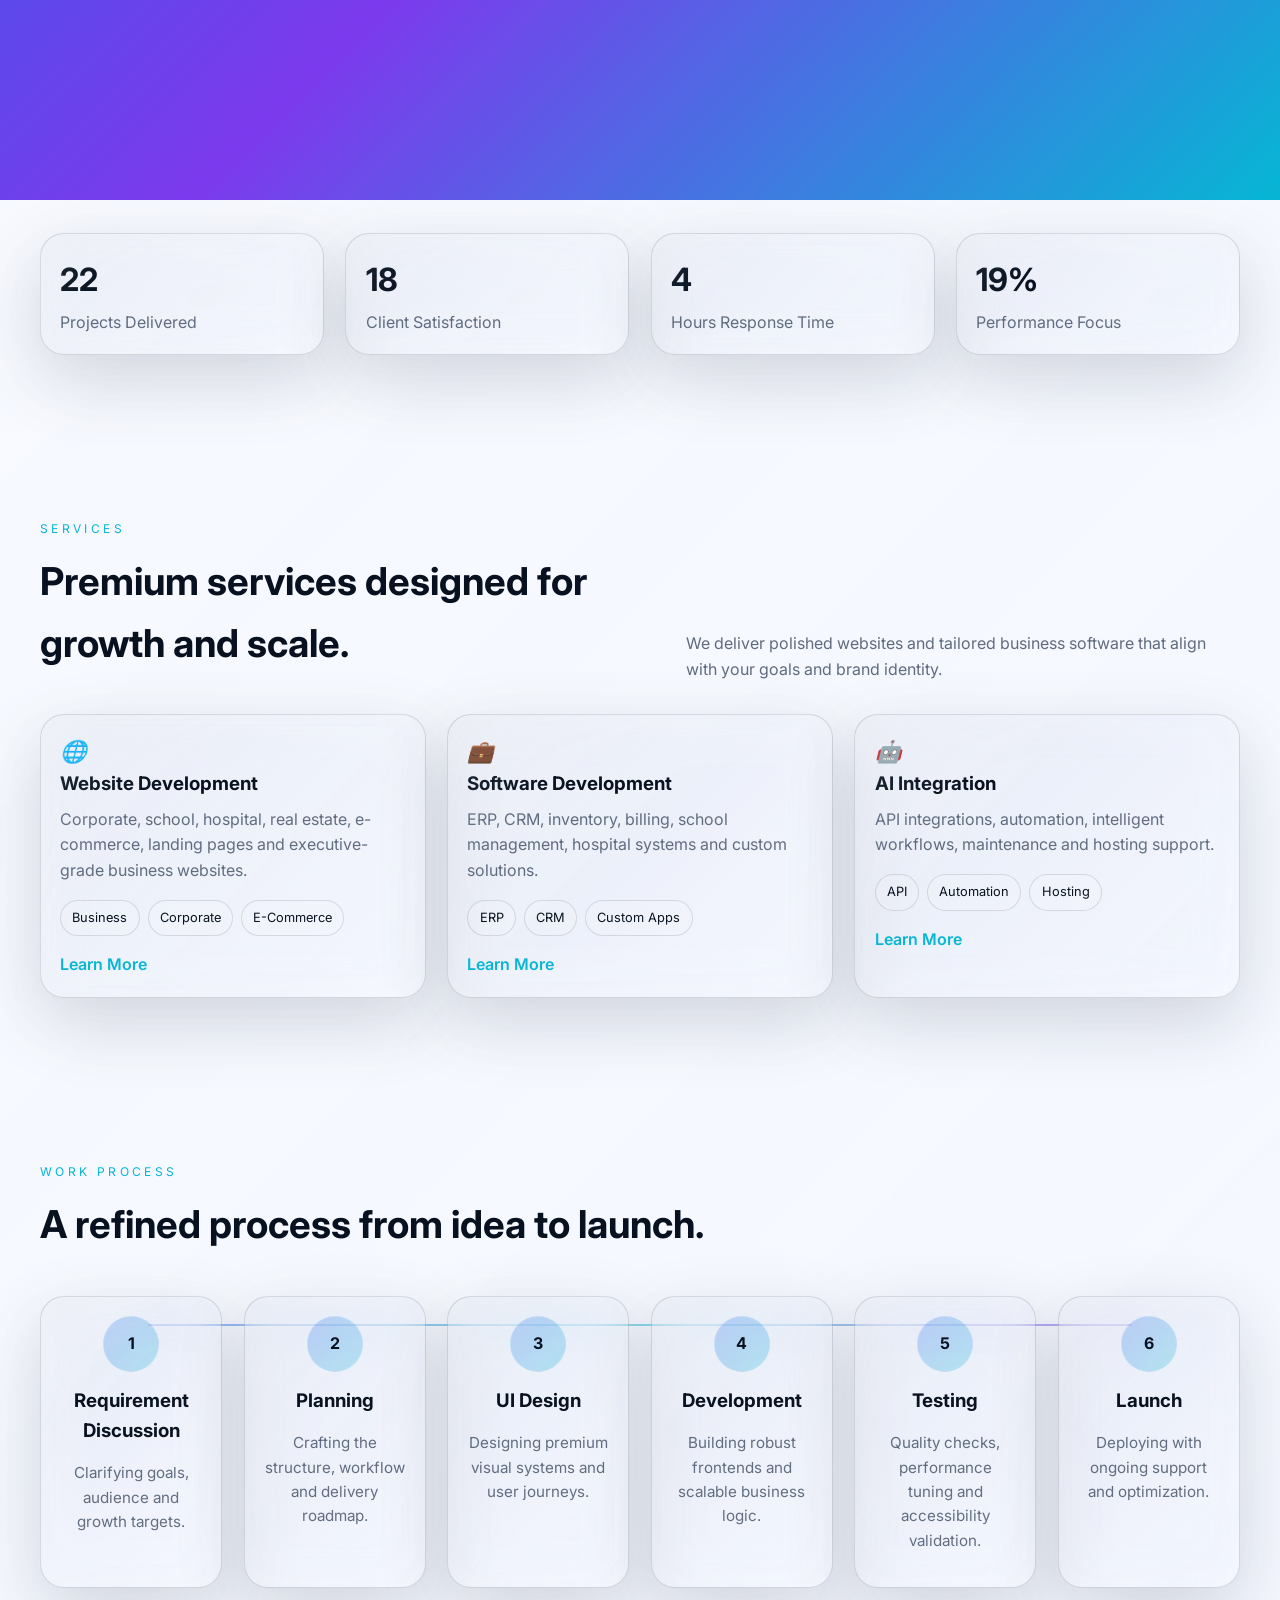
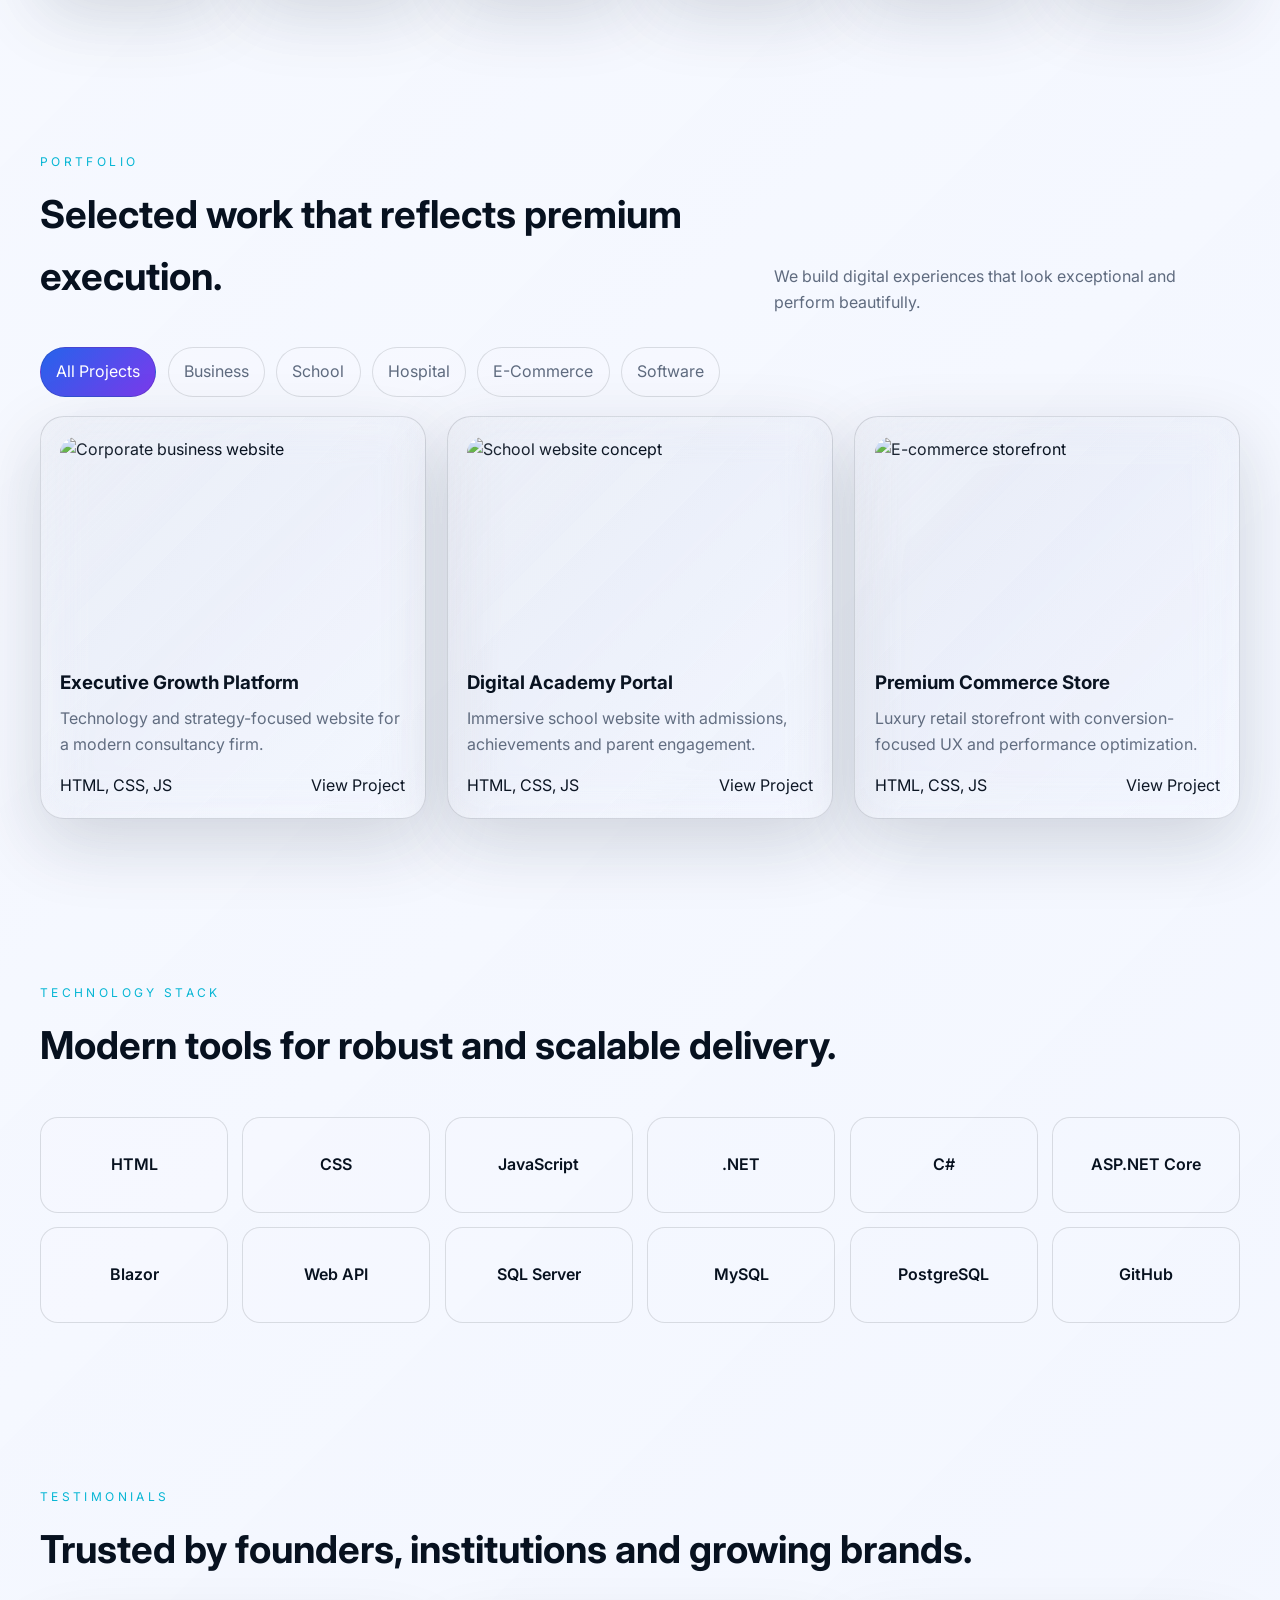
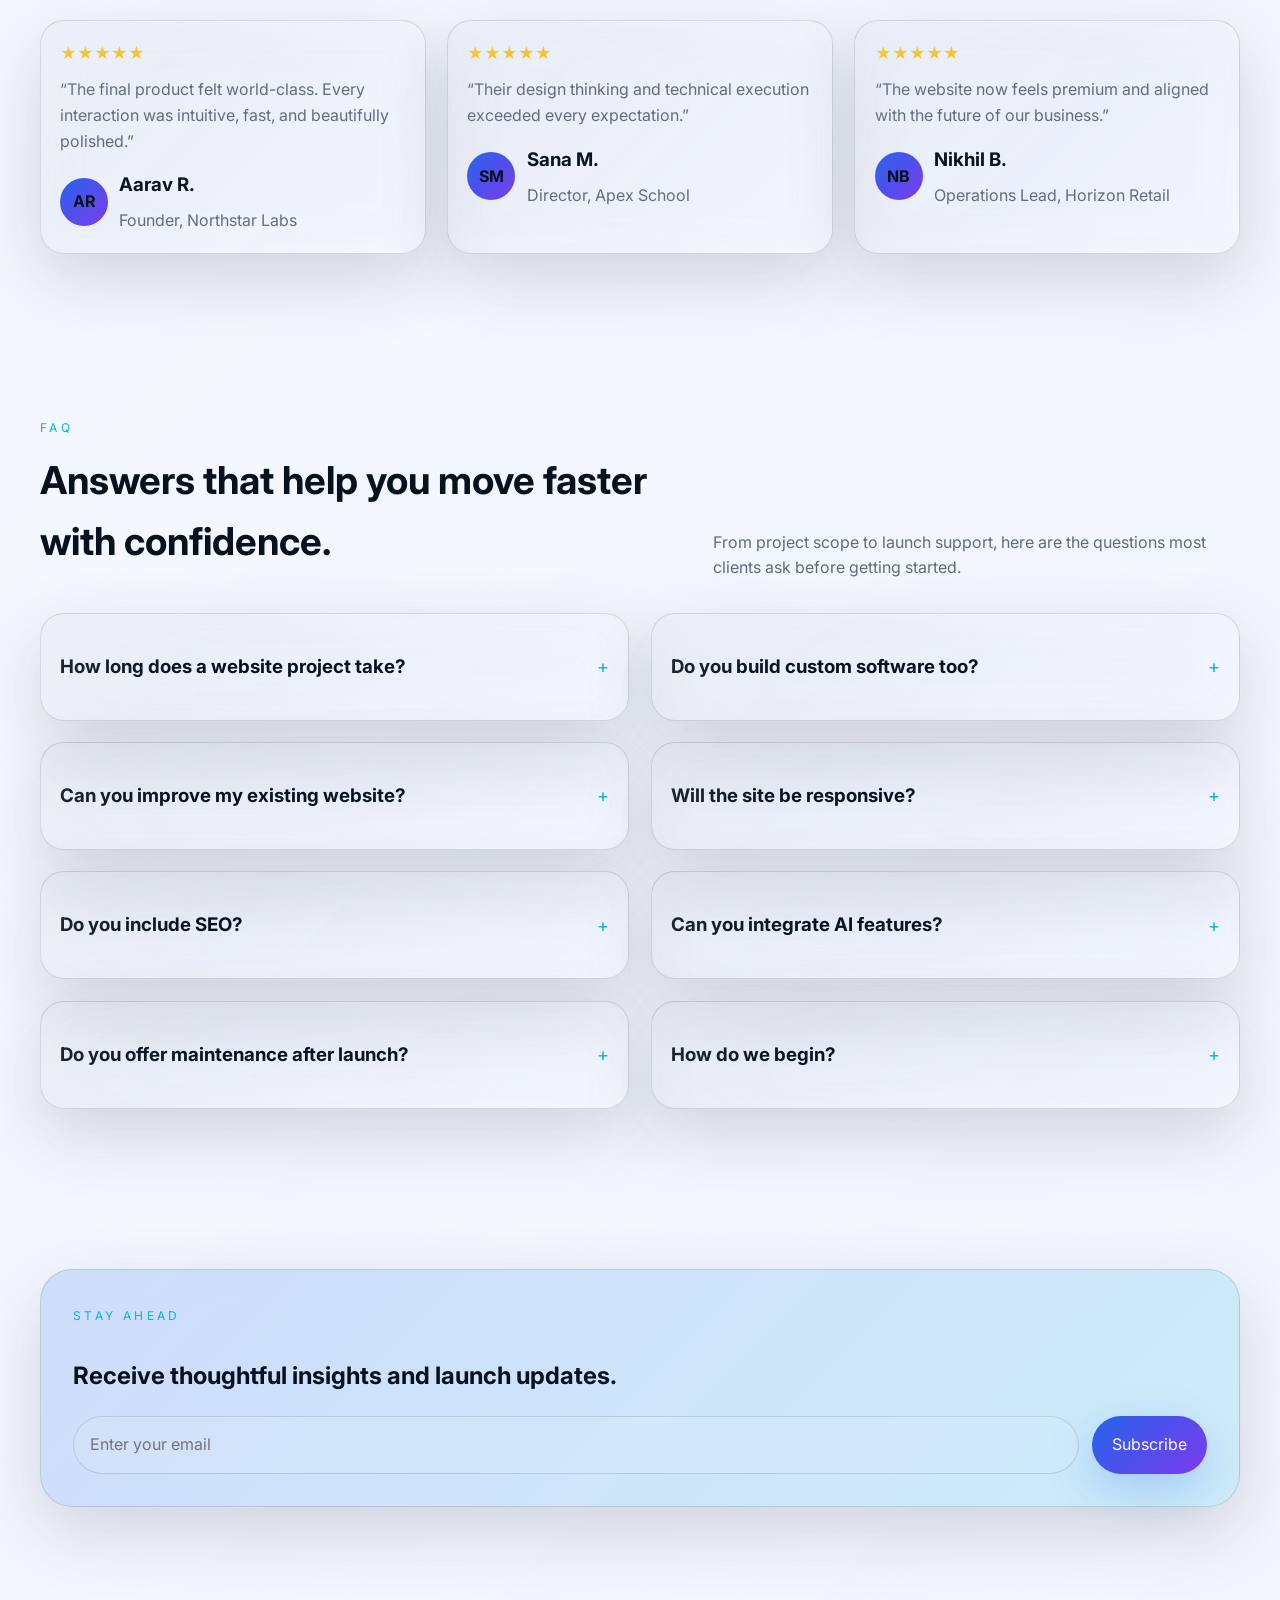
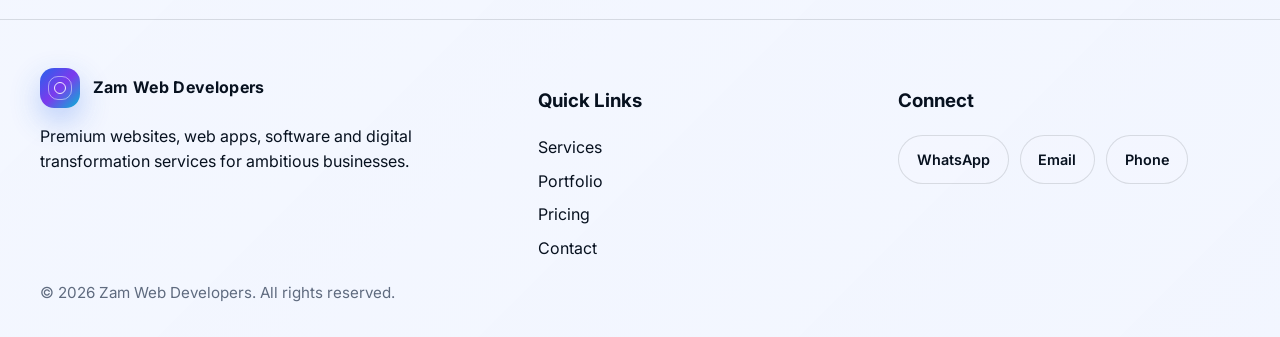
==== commit 87a5d5d0: "new" ====
--- a/index.html
+++ b/index.html
@@ -3,18 +3,18 @@
   <head>
     <meta charset="UTF-8" />
     <meta name="viewport" content="width=device-width, initial-scale=1.0" />
-    <title>Zam Web Developers | Premium Website Development Company</title>
-    <meta name="description" content="Zam Web Developers creates premium websites, web applications, ERP/CRM systems, AI integrations and custom business solutions with modern performance-first engineering." />
-    <meta name="keywords" content="website development, web applications, software development, ERP, CRM, custom business solutions, AI integration, e-commerce, digital transformation, Ahmad Faraz Siddiqui" />
-    <link rel="canonical" href="https://zamwebdevelopers.com/" />
+    <title>Website Development Company in Sultanpur | Zam Web Developers</title>
+    <meta name="description" content="Zam Web Developers is a professional Website Development Company in Sultanpur, Uttar Pradesh. We create Business Websites, School Websites, E-commerce Websites, Portfolio Websites, Custom Software and SEO Services.">
+    <meta name="keywords" content="Website Development Company in Sultanpur, Web Design Sultanpur, Software Development Company, E-commerce Website Development, School Website Development, SEO Services, Website Developer India, Zam Web Developers, Ahmad Faraz Siddiqui" />
+    <link rel="canonical" href="https://zamai.shop/" />
     <meta property="og:title" content="Zam Web Developers | Premium Website Development Company" />
     <meta property="og:description" content="High-end websites and digital solutions crafted for ambitious businesses." />
     <meta property="og:type" content="website" />
-    <meta property="og:image" content="https://zamwebdevelopers.com/assets/images/og-image.jpg" />
+    <meta property="og:image" content="https://zamai.shop/assets/images/og-image.jpg" />
     <meta name="twitter:card" content="summary_large_image" />
     <meta name="twitter:title" content="Zam Web Developers | Premium Website Development Company" />
     <meta name="twitter:description" content="High-end websites and digital solutions crafted for ambitious businesses." />
-    <meta name="twitter:image" content="https://zamwebdevelopers.com/assets/images/og-image.jpg" />
+    <meta name="twitter:image" content="https://zamai.shop/assets/images/og-image.jpg" />
     <link rel="preconnect" href="https://fonts.googleapis.com" />
     <link rel="preconnect" href="https://fonts.gstatic.com" crossorigin />
     <link href="https://fonts.googleapis.com/css2?family=Inter:wght@400;500;600;700;800&display=swap" rel="stylesheet" />
@@ -25,7 +25,7 @@
         "@type": "LocalBusiness",
         "name": "Zam Web Developers",
         "description": "Professional website development company offering websites, web apps, ERP/CRM systems, AI integration, and custom business solutions.",
-        "url": "https://zamwebdevelopers.com",
+        "url": "https://zamai.shop",
         "telephone": "+91-9161007123",
         "email": "farazsid20@gmail.com",
         "address": {
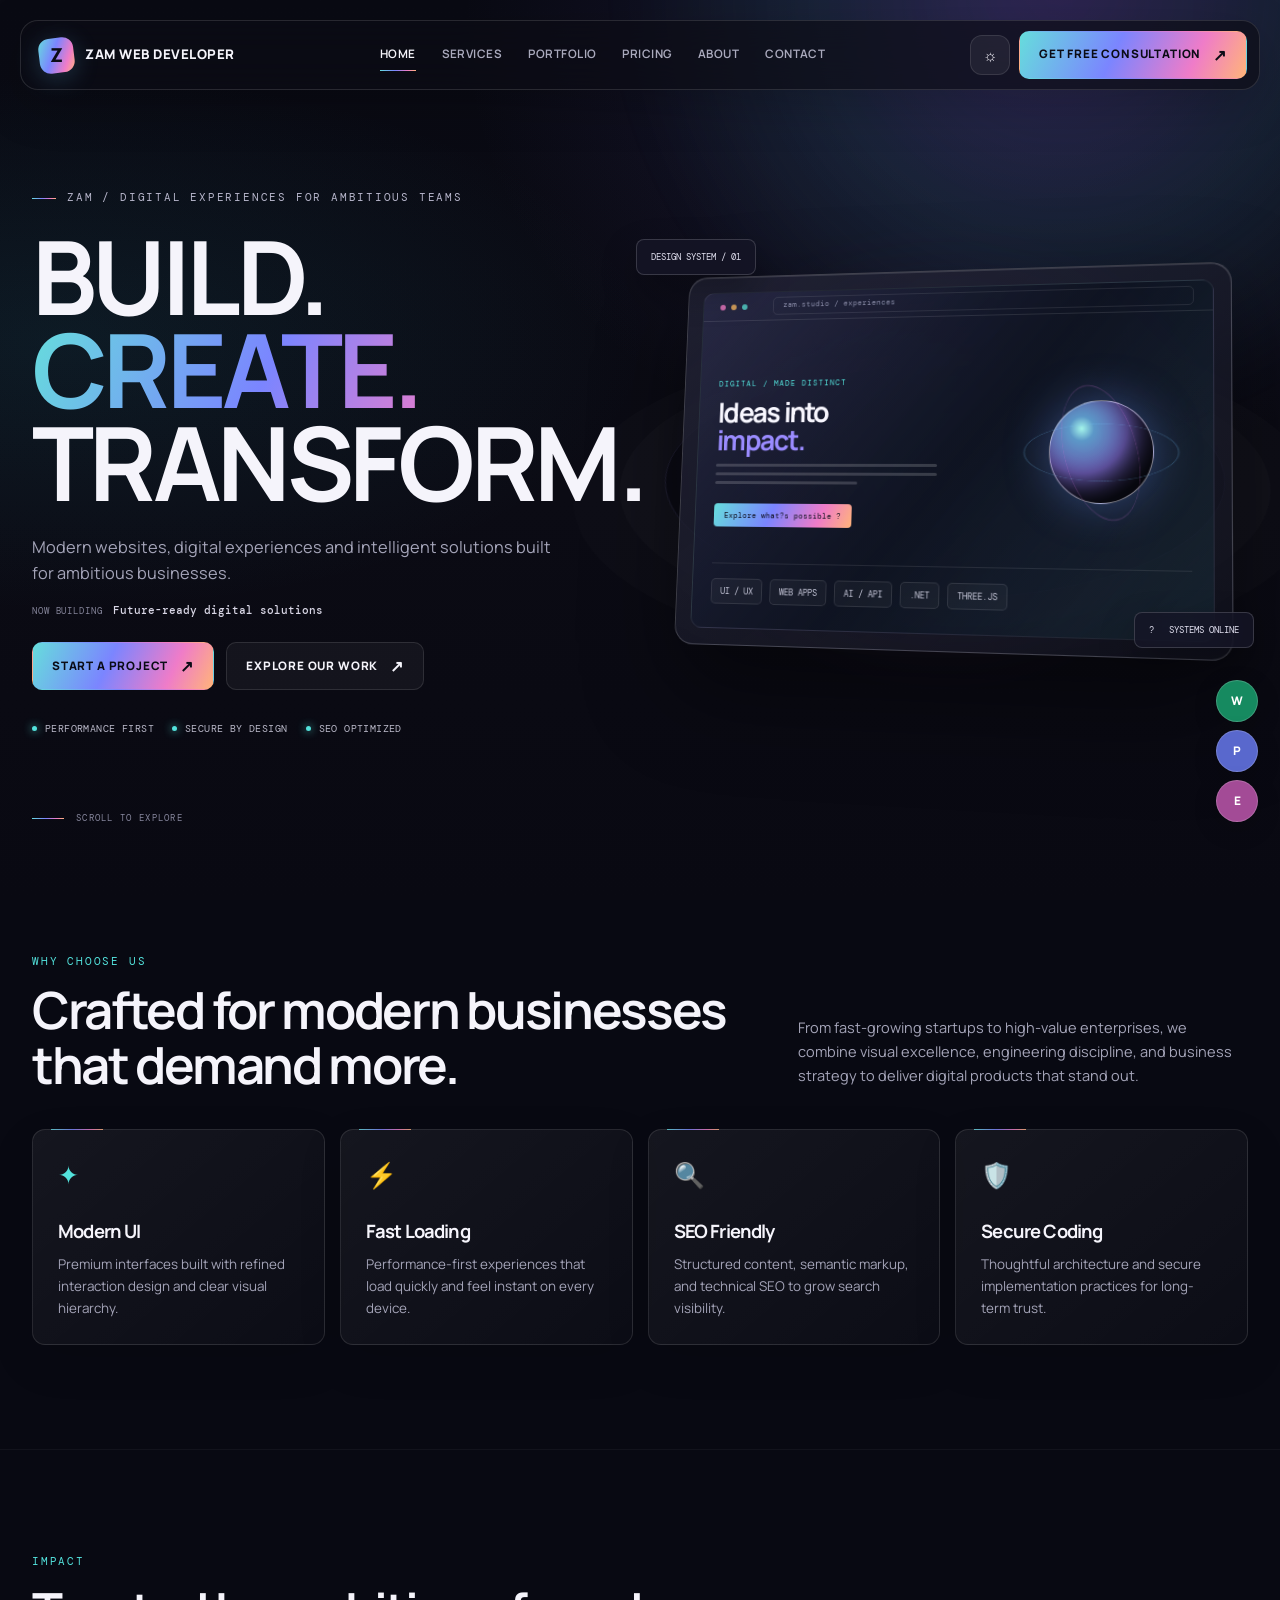
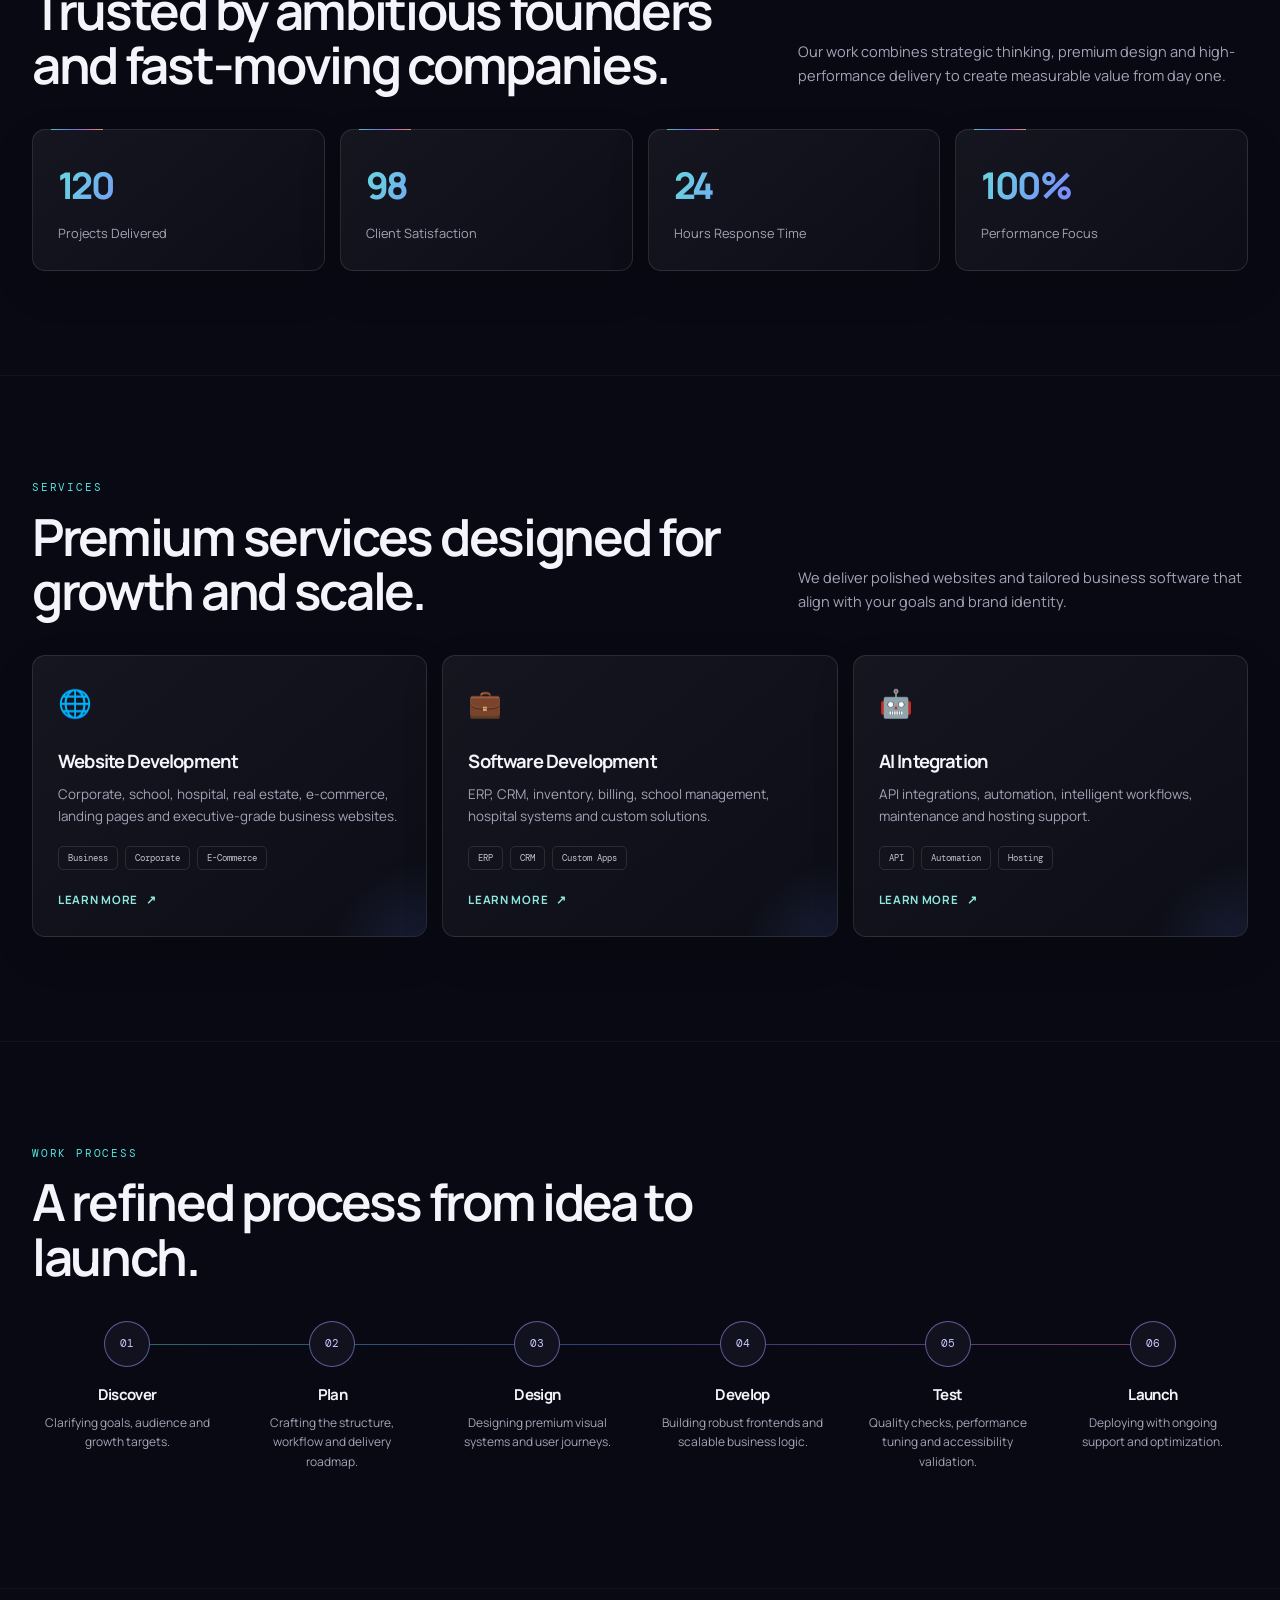
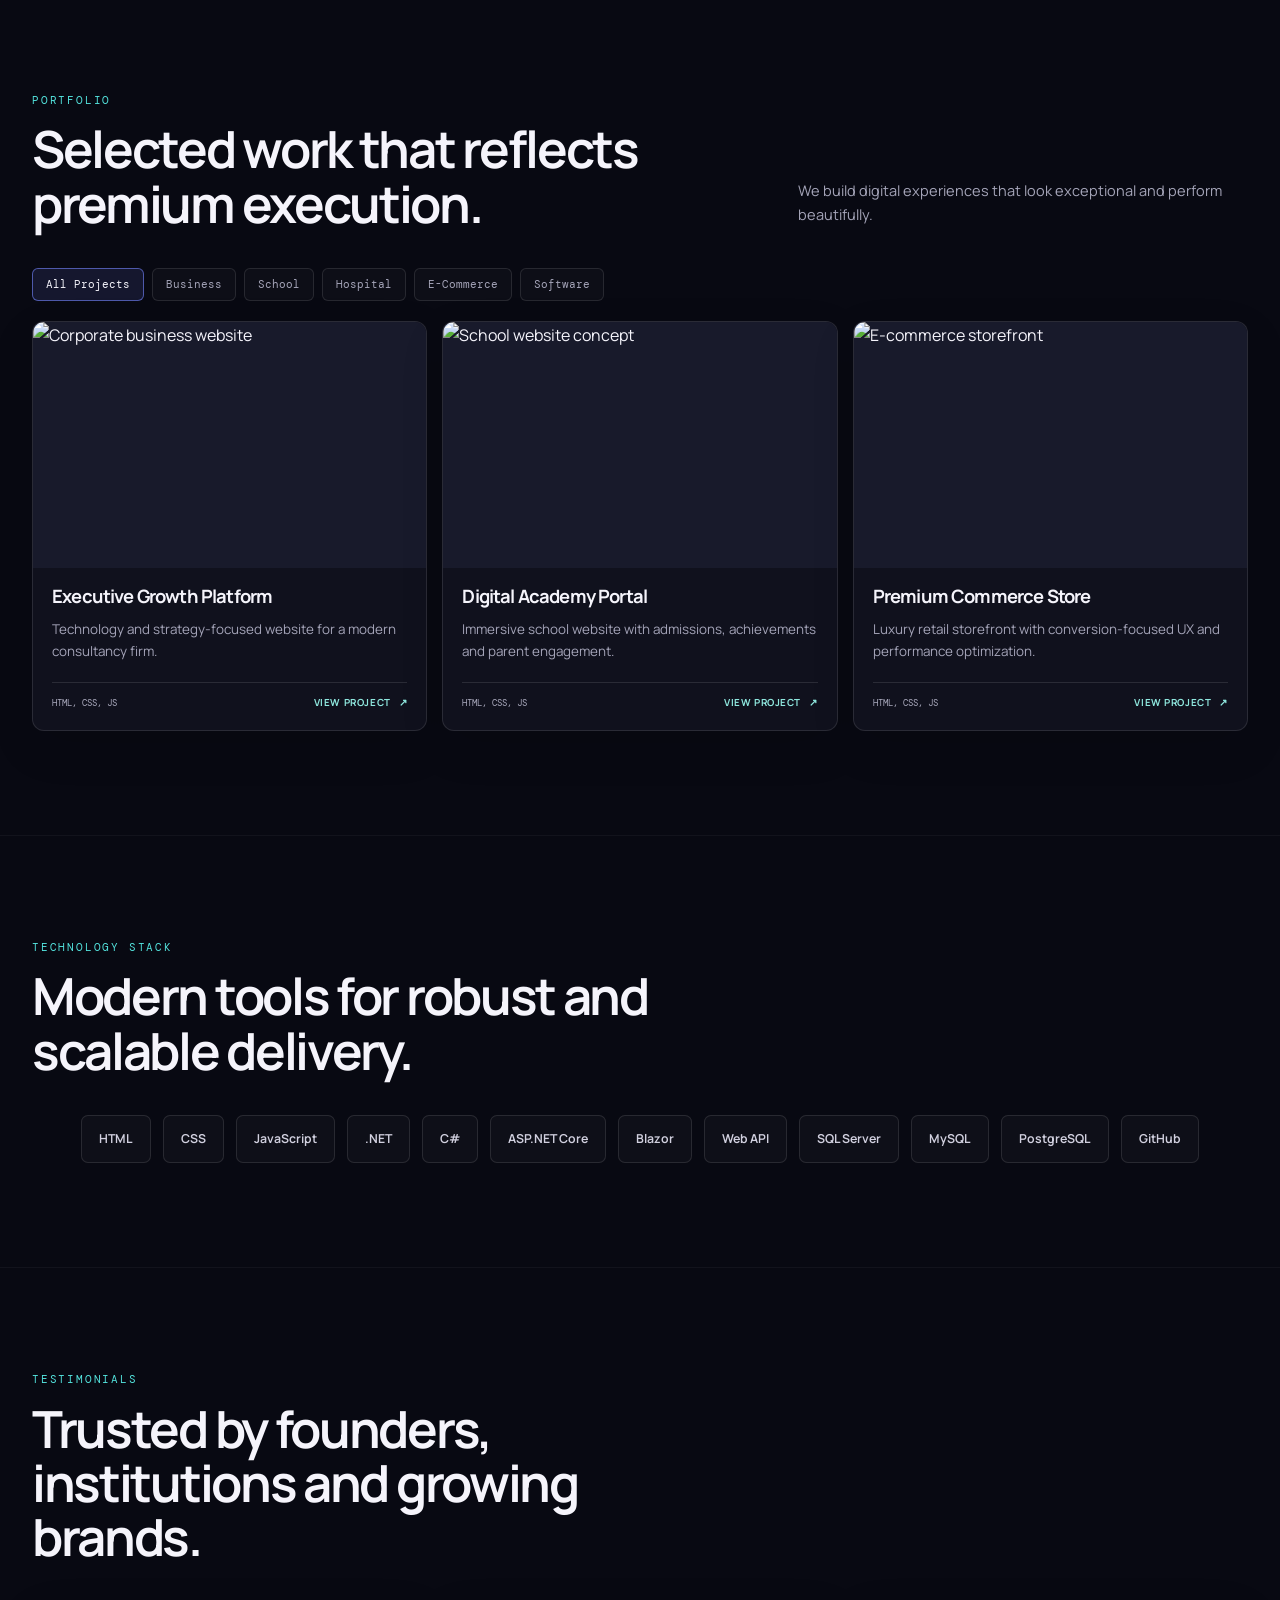
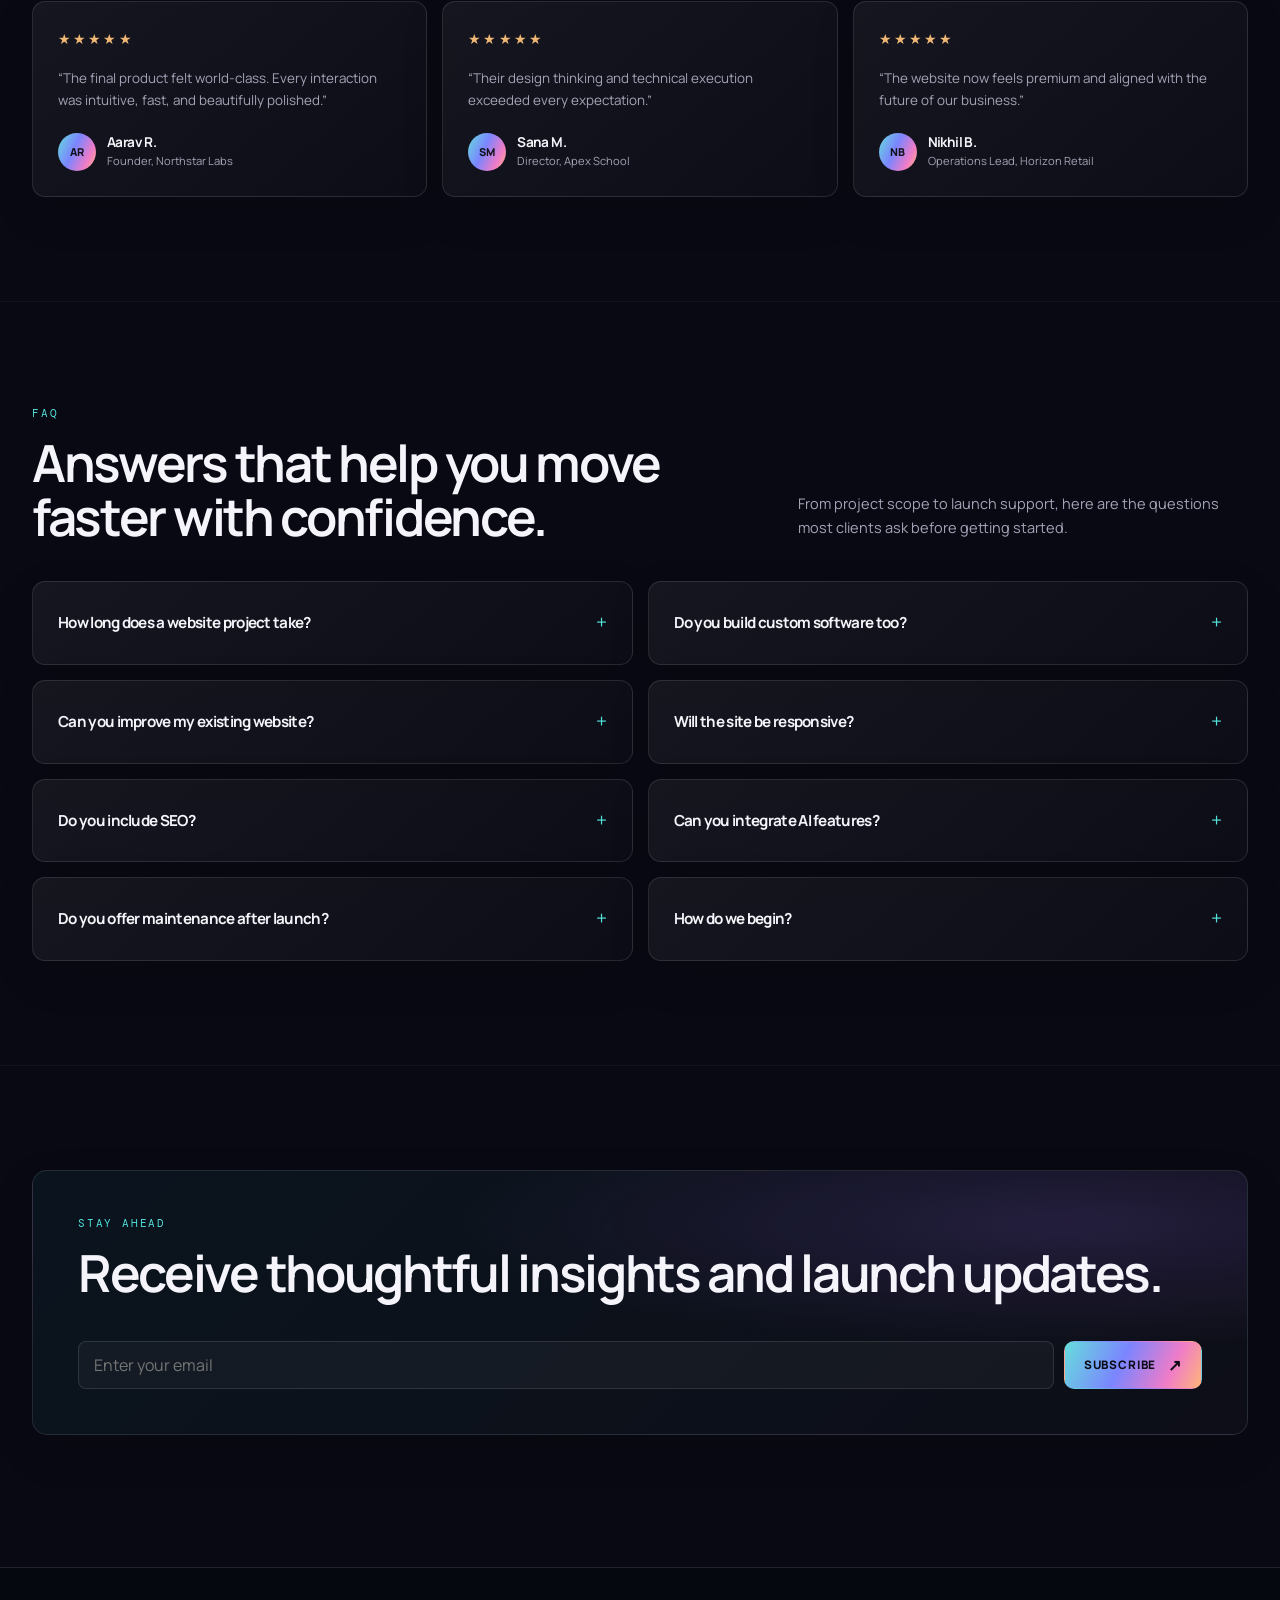
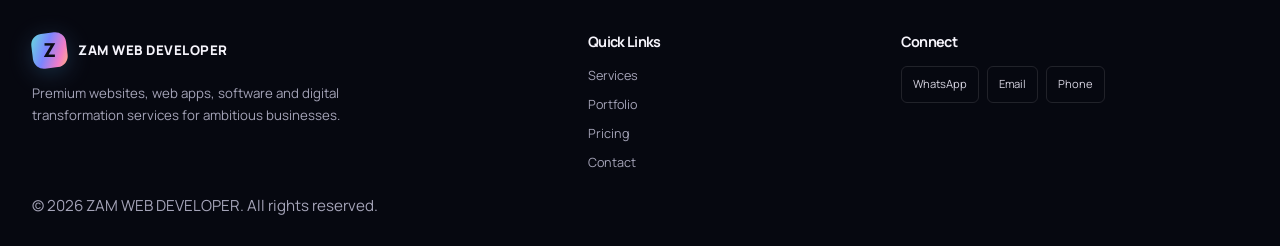
==== commit 079c0f19: "08/10/2026" ====
--- a/index.html
+++ b/index.html
@@ -3,27 +3,32 @@
   <head>
     <meta charset="UTF-8" />
     <meta name="viewport" content="width=device-width, initial-scale=1.0" />
-    <title>Website Development Company in Sultanpur | Zam Web Developers</title>
-    <meta name="description" content="Zam Web Developers is a professional Website Development Company in Sultanpur, Uttar Pradesh. We create Business Websites, School Websites, E-commerce Websites, Portfolio Websites, Custom Software and SEO Services.">
-    <meta name="keywords" content="Website Development Company in Sultanpur, Web Design Sultanpur, Software Development Company, E-commerce Website Development, School Website Development, SEO Services, Website Developer India, Zam Web Developers, Ahmad Faraz Siddiqui" />
+    <link rel="icon" type="image/svg+xml" href="assets/images/favicon.svg" />
+    <title>Website Development Company in Sultanpur | ZAM WEB DEVELOPER</title>
+    <meta name="description" content="ZAM WEB DEVELOPER is a professional Website Development Company in Sultanpur, Uttar Pradesh. We create Business Websites, School Websites, E-commerce Websites, Portfolio Websites, Custom Software and SEO Services.">
+    <meta name="keywords" content="Website Development Company in Sultanpur, Web Design Sultanpur, Software Development Company, E-commerce Website Development, School Website Development, SEO Services, Website Developer India, ZAM WEB DEVELOPER, Ahmad Faraz Siddiqui" />
     <link rel="canonical" href="https://zamai.shop/" />
-    <meta property="og:title" content="Zam Web Developers | Premium Website Development Company" />
+    <meta property="og:title" content="ZAM WEB DEVELOPER | Premium Website Development Company" />
     <meta property="og:description" content="High-end websites and digital solutions crafted for ambitious businesses." />
     <meta property="og:type" content="website" />
-    <meta property="og:image" content="https://zamai.shop/assets/images/og-image.jpg" />
+    <meta property="og:url" content="https://zamai.shop/" />
+    <meta property="og:image" content="https://zamai.shop/assets/images/founder.jpg" />
     <meta name="twitter:card" content="summary_large_image" />
-    <meta name="twitter:title" content="Zam Web Developers | Premium Website Development Company" />
+    <meta name="twitter:title" content="ZAM WEB DEVELOPER | Premium Website Development Company" />
     <meta name="twitter:description" content="High-end websites and digital solutions crafted for ambitious businesses." />
-    <meta name="twitter:image" content="https://zamai.shop/assets/images/og-image.jpg" />
+    <meta name="twitter:image" content="https://zamai.shop/assets/images/founder.jpg" />
     <link rel="preconnect" href="https://fonts.googleapis.com" />
     <link rel="preconnect" href="https://fonts.gstatic.com" crossorigin />
-    <link href="https://fonts.googleapis.com/css2?family=Inter:wght@400;500;600;700;800&display=swap" rel="stylesheet" />
+    <link href="https://fonts.googleapis.com/css2?family=DM+Mono:wght@400;500&family=Manrope:wght@400;500;600;700;800&display=swap" rel="stylesheet" />
     <link rel="stylesheet" href="assets/css/styles.css" />
+    <script type="importmap">
+      { "imports": { "three": "https://cdn.jsdelivr.net/npm/three@0.180.0/build/three.module.js" } }
+    </script>
     <script type="application/ld+json">
       {
         "@context": "https://schema.org",
         "@type": "LocalBusiness",
-        "name": "Zam Web Developers",
+        "name": "ZAM WEB DEVELOPER",
         "description": "Professional website development company offering websites, web apps, ERP/CRM systems, AI integration, and custom business solutions.",
         "url": "https://zamai.shop",
         "telephone": "+91-9161007123",
@@ -60,9 +65,9 @@
         <nav class="navbar" aria-label="Primary navigation">
           <a class="brand" href="index.html">
             <span class="brand-mark"></span>
-            <span>Zam Web Developers</span>
+            <span>ZAM WEB DEVELOPER</span>
           </a>
-          <div class="nav-links">
+          <div class="nav-links" id="site-nav">
             <a href="index.html" class="active">Home</a>
             <a href="services.html">Services</a>
             <a href="portfolio.html">Portfolio</a>
@@ -70,6 +75,7 @@
             <a href="about.html">About</a>
             <a href="contact.html">Contact</a>
           </div>
+          <button class="menu-toggle" type="button" aria-label="Open navigation" aria-expanded="false" aria-controls="site-nav"><span></span><span></span></button>
           <div class="nav-actions">
             <button class="icon-btn" id="theme-toggle" aria-label="Toggle theme">☀︎</button>
             <a class="btn" href="contact.html">Get Free Consultation</a>
@@ -82,40 +88,40 @@
       <section class="hero">
         <div class="container hero-grid">
           <div class="hero-copy reveal">
-            <div class="eyebrow">◆ Premium digital transformation studio</div>
-            <h1>Transform Your Business with Professional Websites</h1>
-            <p>Modern Websites. Powerful Web Applications. Future-Ready Digital Solutions. We create premium digital experiences that help ambitious companies scale with confidence.</p>
+            <div class="eyebrow">ZAM / Digital experiences for ambitious teams</div>
+            <h1>BUILD.<span>CREATE.</span>TRANSFORM.</h1>
+            <p>Modern websites, digital experiences and intelligent solutions built for ambitious businesses.</p>
+            <div class="hero-focus" aria-live="polite"><span>NOW BUILDING</span><b id="hero-focus-text">Powerful web applications</b></div>
             <div class="hero-actions">
-              <a class="btn" href="contact.html">Get Free Consultation</a>
-              <a class="btn-secondary" href="portfolio.html">View Portfolio</a>
+              <a class="btn magnetic" href="contact.html">Start a project</a>
+              <a class="btn-secondary" href="portfolio.html">Explore our work</a>
             </div>
             <div class="hero-badges">
-              <span class="badge">⚡ Fast & Performance First</span>
-              <span class="badge">🔒 Secure by Design</span>
-              <span class="badge">📈 SEO Optimized</span>
-            </div>
-          </div>
-          <div class="hero-visual reveal">
-            <div class="glow-orb"></div>
-            <div class="particle-layer"></div>
+              <span class="badge">Performance first</span>
+              <span class="badge">Secure by design</span>
+              <span class="badge">SEO optimized</span>
+            </div>
+          </div>
+          <div class="hero-visual reveal" data-tilt>
+            <canvas id="hero-canvas" aria-hidden="true"></canvas>
+            <div class="float-label one">DESIGN SYSTEM / 01</div>
             <div class="hero-card">
               <div class="hero-card-inner">
-                <img src="https://images.unsplash.com/photo-1516321497487-e288fb19713f?auto=format&fit=crop&w=900&q=80" alt="Premium software development workspace" />
-                <div class="tech-grid">
-                  <div class="tech-pill">HTML5</div>
-                  <div class="tech-pill">CSS3</div>
-                  <div class="tech-pill">JavaScript</div>
-                  <div class="tech-pill">.NET</div>
-                  <div class="tech-pill">C#</div>
-                  <div class="tech-pill">Blazor</div>
+                <div class="browser-top"><i></i><i></i><i></i><div class="browser-url">zam.studio / experiences</div></div>
+                <div class="mock-hero">
+                  <div><div class="mock-kicker">DIGITAL / MADE DISTINCT</div><div class="mock-title">Ideas into<br /><span>impact.</span></div><div class="mock-lines"><i></i><i></i><i></i></div><span class="mock-button">Explore what?s possible ?</span></div>
+                  <div class="mock-orbit"><div class="mock-globe"></div></div>
                 </div>
+                <div class="tech-grid"><div class="tech-pill">UI / UX</div><div class="tech-pill">WEB APPS</div><div class="tech-pill">AI / API</div><div class="tech-pill">.NET</div><div class="tech-pill">THREE.JS</div></div>
               </div>
             </div>
-          </div>
-        </div>
-      </section>
-
-      <section class="section-shell">
+            <div class="float-label two">? &nbsp; SYSTEMS ONLINE</div>
+          </div>
+        </div>
+        <a class="scroll-cue" href="#intro">Scroll to explore</a>
+      </section>
+
+      <section class="section-shell" id="intro">
         <div class="container">
           <div class="section-heading reveal">
             <div>
@@ -217,12 +223,12 @@
             </div>
           </div>
           <div class="timeline reveal">
-            <article class="timeline-step"><div class="step-badge">1</div><h3>Requirement Discussion</h3><p>Clarifying goals, audience and growth targets.</p></article>
-            <article class="timeline-step"><div class="step-badge">2</div><h3>Planning</h3><p>Crafting the structure, workflow and delivery roadmap.</p></article>
-            <article class="timeline-step"><div class="step-badge">3</div><h3>UI Design</h3><p>Designing premium visual systems and user journeys.</p></article>
-            <article class="timeline-step"><div class="step-badge">4</div><h3>Development</h3><p>Building robust frontends and scalable business logic.</p></article>
-            <article class="timeline-step"><div class="step-badge">5</div><h3>Testing</h3><p>Quality checks, performance tuning and accessibility validation.</p></article>
-            <article class="timeline-step"><div class="step-badge">6</div><h3>Launch</h3><p>Deploying with ongoing support and optimization.</p></article>
+            <article class="timeline-step reveal"><div class="step-badge">01</div><h3>Discover</h3><p>Clarifying goals, audience and growth targets.</p></article>
+            <article class="timeline-step reveal"><div class="step-badge">02</div><h3>Plan</h3><p>Crafting the structure, workflow and delivery roadmap.</p></article>
+            <article class="timeline-step reveal"><div class="step-badge">03</div><h3>Design</h3><p>Designing premium visual systems and user journeys.</p></article>
+            <article class="timeline-step reveal"><div class="step-badge">04</div><h3>Develop</h3><p>Building robust frontends and scalable business logic.</p></article>
+            <article class="timeline-step reveal"><div class="step-badge">05</div><h3>Test</h3><p>Quality checks, performance tuning and accessibility validation.</p></article>
+            <article class="timeline-step reveal"><div class="step-badge">06</div><h3>Launch</h3><p>Deploying with ongoing support and optimization.</p></article>
           </div>
         </div>
       </section>
@@ -245,20 +251,20 @@
             <button class="filter-chip" data-filter="Software">Software</button>
           </div>
           <div class="portfolio-grid">
-            <article class="portfolio-card reveal" data-category="Business">
-              <img src="https://images.unsplash.com/photo-1517048676732-d65bc937f952?auto=format&fit=crop&w=900&q=80" alt="Corporate business website" />
+            <article class="portfolio-card reveal" data-category="Business" data-cursor-label="VIEW">
+              <img src="https://images.unsplash.com/photo-1517048676732-d65bc937f952?auto=format&fit=crop&w=900&q=80" alt="Corporate business website" loading="lazy" decoding="async" />
               <h3>Executive Growth Platform</h3>
               <p>Technology and strategy-focused website for a modern consultancy firm.</p>
               <div class="portfolio-actions"><span>HTML, CSS, JS</span><a class="card-link" href="portfolio.html">View Project</a></div>
             </article>
-            <article class="portfolio-card reveal" data-category="School">
-              <img src="https://images.unsplash.com/photo-1522202176988-66273c2fd55f?auto=format&fit=crop&w=900&q=80" alt="School website concept" />
+            <article class="portfolio-card reveal" data-category="School" data-cursor-label="VIEW">
+              <img src="https://images.unsplash.com/photo-1522202176988-66273c2fd55f?auto=format&fit=crop&w=900&q=80" alt="School website concept" loading="lazy" decoding="async" />
               <h3>Digital Academy Portal</h3>
               <p>Immersive school website with admissions, achievements and parent engagement.</p>
               <div class="portfolio-actions"><span>HTML, CSS, JS</span><a class="card-link" href="portfolio.html">View Project</a></div>
             </article>
-            <article class="portfolio-card reveal" data-category="E-Commerce">
-              <img src="https://images.unsplash.com/photo-1520607162513-77705c0f0d4a?auto=format&fit=crop&w=900&q=80" alt="E-commerce storefront" />
+            <article class="portfolio-card reveal" data-category="E-Commerce" data-cursor-label="VIEW">
+              <img src="https://images.unsplash.com/photo-1520607162513-77705c0f0d4a?auto=format&fit=crop&w=900&q=80" alt="E-commerce storefront" loading="lazy" decoding="async" />
               <h3>Premium Commerce Store</h3>
               <p>Luxury retail storefront with conversion-focused UX and performance optimization.</p>
               <div class="portfolio-actions"><span>HTML, CSS, JS</span><a class="card-link" href="portfolio.html">View Project</a></div>
@@ -348,7 +354,7 @@
     <footer class="footer">
       <div class="container footer-grid">
         <div>
-          <div class="brand" style="margin-bottom:0.9rem;"><span class="brand-mark"></span><span>Zam Web Developers</span></div>
+          <div class="brand" style="margin-bottom:0.9rem;"><span class="brand-mark"></span><span>ZAM WEB DEVELOPER</span></div>
           <p>Premium websites, web apps, software and digital transformation services for ambitious businesses.</p>
         </div>
         <div>
@@ -370,7 +376,7 @@
         </div>
       </div>
       <div class="container" style="margin-top:1.2rem;color:var(--muted);font-size:0.95rem;">
-        © <span id="year"></span> Zam Web Developers. All rights reserved.
+        © <span id="year"></span> ZAM WEB DEVELOPER. All rights reserved.
       </div>
     </footer>
 
@@ -382,5 +388,6 @@
     </div>
 
     <script src="assets/js/main.js"></script>
+    <script type="module" src="assets/js/hero-3d.js"></script>
   </body>
 </html>
--- a/assets/css/styles.css
+++ b/assets/css/styles.css
@@ -1,584 +1,225 @@
 :root {
-  --bg: #050816;
-  --bg-soft: rgba(12, 18, 36, 0.88);
-  --card: rgba(255, 255, 255, 0.08);
-  --card-strong: rgba(255, 255, 255, 0.12);
-  --text: #f8fbff;
-  --muted: #9ca9c2;
-  --primary: #2563eb;
-  --secondary: #7c3aed;
-  --accent: #06b6d4;
-  --border: rgba(255, 255, 255, 0.12);
-  --shadow: 0 30px 70px rgba(0, 0, 0, 0.35);
-  --radius: 24px;
-  --container: 1200px;
-}
-
-body.light {
-  --bg: #f4f7ff;
-  --bg-soft: rgba(255, 255, 255, 0.8);
-  --card: rgba(9, 16, 39, 0.04);
-  --card-strong: rgba(9, 16, 39, 0.08);
-  --text: #07111f;
-  --muted: #5f6b7f;
-  --border: rgba(5, 8, 22, 0.12);
-  --shadow: 0 24px 70px rgba(15, 23, 42, 0.16);
+  color-scheme: dark;
+  --bg: #080912;
+  --surface: #10111d;
+  --surface-2: #151624;
+  --text: #f5f4fb;
+  --muted: #a4a4b8;
+  --line: rgba(255,255,255,.11);
+  --blue: #6d79ff;
+  --cyan: #53e2dc;
+  --pink: #f17bc5;
+  --orange: #ffad70;
+  --gradient: linear-gradient(115deg,#66dddc 0%,#7b85ff 42%,#ef7cc8 76%,#ffb47a 100%);
+  --container: 1240px;
+  --shadow: 0 30px 100px rgba(0,0,0,.38);
 }
 
 * { box-sizing: border-box; }
-html { scroll-behavior: smooth; }
-body {
-  margin: 0;
-  font-family: 'Inter', 'Segoe UI', Roboto, Arial, sans-serif;
-  color: var(--text);
-  background: linear-gradient(135deg, rgba(3, 7, 18, 0.5), rgba(5, 8, 22, 0.6)), url('../images/bg-hero.jpg') center/cover fixed;
-  background-attachment: fixed;
-  min-height: 100vh;
-  overflow-x: hidden;
-  line-height: 1.6;
-  position: relative;
-}
-
-body::before {
-  content: '';
-  position: fixed;
-  inset: 0;
-  backdrop-filter: blur(1.5px);
-  z-index: -1;
-  pointer-events: none;
-}
-
-body.light {
-  background: linear-gradient(135deg, rgba(244, 247, 255, 0.65), rgba(238, 243, 255, 0.75)), url('../images/bg-hero.jpg') center/cover fixed;
-}
-
-a { color: inherit; text-decoration: none; }
-img { width: 100%; display: block; }
-button, input, select, textarea { font: inherit; }
-
-body.is-transitioning { overflow: hidden; }
-body.is-transitioning .page-transition { transform: translateY(0); }
-
-.page-transition {
-  position: fixed;
-  inset: 0;
-  background: linear-gradient(135deg, var(--primary), var(--secondary), var(--accent));
-  transform: translateY(100%);
-  transition: transform 0.7s ease;
-  z-index: 2000;
-  pointer-events: none;
-}
-
-#cursor-follower {
-  position: fixed;
-  width: 40px;
-  height: 40px;
-  border: 1px solid rgba(255,255,255,0.2);
-  border-radius: 999px;
-  pointer-events: none;
-  z-index: 3000;
-  transform: translate(-50%, -50%);
-  mix-blend-mode: screen;
-  box-shadow: 0 0 30px rgba(6,182,212,0.2);
-  transition: width 0.2s ease, height 0.2s ease, border-color 0.2s ease;
-}
-body.light #cursor-follower { border-color: rgba(0,0,0,0.16); }
-
-#scroll-progress {
-  position: fixed;
-  inset: 0 auto auto 0;
-  width: 0;
-  height: 3px;
-  background: linear-gradient(90deg, var(--primary), var(--accent), var(--secondary));
-  z-index: 1999;
-}
-
-#loading-screen {
-  position: fixed;
-  inset: 0;
-  display: grid;
-  place-items: center;
-  background: rgba(2, 6, 23, 0.96);
-  z-index: 2600;
-  backdrop-filter: blur(24px);
-  transition: opacity 0.6s ease, visibility 0.6s ease;
-}
-#loading-screen.hidden { opacity: 0; visibility: hidden; }
-.loader {
-  display: flex;
-  flex-direction: column;
-  align-items: center;
-  gap: 1rem;
-}
-.loader-ring {
-  width: 72px;
-  height: 72px;
-  border-radius: 50%;
-  border: 2px solid rgba(255,255,255,0.12);
-  border-top-color: var(--accent);
-  border-right-color: var(--secondary);
-  animation: spin 1s linear infinite;
-}
-
-.container {
-  width: min(var(--container), calc(100% - 32px));
-  margin: 0 auto;
-}
-
-.site-header {
-  position: sticky;
-  top: 0;
-  z-index: 1200;
-  padding: 1rem 0;
-  background: rgba(3, 7, 18, 0.36);
-  backdrop-filter: blur(24px);
-  border-bottom: 1px solid rgba(255,255,255,0.06);
-}
-body.light .site-header { background: rgba(255,255,255,0.68); }
-.navbar {
-  display: flex;
-  align-items: center;
-  justify-content: space-between;
-  gap: 1rem;
-  border: 1px solid var(--border);
-  border-radius: 999px;
-  background: var(--bg-soft);
-  padding: 0.8rem 1rem;
-  box-shadow: var(--shadow);
-}
-.brand {
-  display: flex;
-  align-items: center;
-  gap: 0.8rem;
-  font-weight: 700;
-  letter-spacing: 0.02em;
-}
-.brand-mark {
-  width: 40px;
-  height: 40px;
-  border-radius: 14px;
-  background: linear-gradient(135deg, var(--primary), var(--secondary), var(--accent));
-  box-shadow: 0 12px 30px rgba(37,99,235,0.3);
-  position: relative;
-  overflow: hidden;
-}
-.brand-mark::before,
-.brand-mark::after {
-  content: '';
-  position: absolute;
-  inset: 8px;
-  border: 1px solid rgba(255,255,255,0.5);
-  border-radius: 10px;
-}
-.brand-mark::after {
-  inset: 14px;
-  border-color: rgba(255,255,255,0.9);
-}
-.nav-links { display: flex; gap: 0.6rem; flex-wrap: wrap; }
-.nav-links a {
-  padding: 0.7rem 0.9rem;
-  border-radius: 999px;
-  color: var(--muted);
-  transition: all 0.25s ease;
-}
-.nav-links a:hover, .nav-links a.active { color: var(--text); background: rgba(255,255,255,0.08); }
-.nav-actions { display: flex; align-items: center; gap: 0.65rem; }
-.icon-btn, .btn, .btn-secondary {
-  border: none;
-  cursor: pointer;
-  transition: transform 0.25s ease, box-shadow 0.25s ease, background 0.25s ease;
-  position: relative;
-  overflow: hidden;
-}
-.icon-btn {
-  width: 44px;
-  height: 44px;
-  border-radius: 50%;
-  background: rgba(255,255,255,0.08);
-  color: var(--text);
-  backdrop-filter: blur(12px);
-}
-.btn {
-  display: inline-flex;
-  align-items: center;
-  justify-content: center;
-  gap: 0.6rem;
-  padding: 0.95rem 1.25rem;
-  border-radius: 999px;
-  color: white;
-  background: linear-gradient(135deg, var(--primary), var(--secondary));
-  box-shadow: 0 16px 45px rgba(37,99,235,0.25);
-}
-.btn:hover, .icon-btn:hover { transform: translateY(-2px); }
-.btn-secondary {
-  background: rgba(255,255,255,0.08);
-  color: var(--text);
-  padding: 0.95rem 1.25rem;
-  border-radius: 999px;
-  border: 1px solid var(--border);
-  backdrop-filter: blur(16px);
-}
-.btn-secondary:hover { background: rgba(255,255,255,0.14); }
-.btn::after, .btn-secondary::after {
-  content: '';
-  position: absolute;
-  inset: 0;
-  background: radial-gradient(circle, rgba(255,255,255,0.3), transparent 60%);
-  transform: scale(0);
-  transition: transform 0.45s ease;
-}
-.btn:active::after, .btn-secondary:active::after { transform: scale(2.2); }
-
-.hero {
-  position: relative;
-  padding: 4.5rem 0 3rem;
-  min-height: 92vh;
-  display: grid;
-  align-items: center;
-  overflow: hidden;
-  background: transparent;
-}
-.hero-grid {
-  display: grid;
-  grid-template-columns: 1.1fr 0.9fr;
-  gap: 2rem;
-  align-items: center;
-}
-.hero-copy h1 {
-  font-size: clamp(2.4rem, 5vw, 4.5rem);
-  line-height: 1.05;
-  margin: 0 0 1rem;
-  letter-spacing: -0.03em;
-}
-.hero-copy .eyebrow {
-  display: inline-flex;
-  align-items: center;
-  gap: 0.6rem;
-  font-size: 0.8rem;
-  text-transform: uppercase;
-  letter-spacing: 0.25em;
-  color: var(--accent);
-  margin-bottom: 1rem;
-}
-.hero-copy p {
-  font-size: 1.06rem;
-  color: var(--muted);
-  margin: 0 0 1.8rem;
-  max-width: 640px;
-}
-.hero-actions { display: flex; gap: 1rem; flex-wrap: wrap; margin-bottom: 2rem; }
-.typing { color: var(--accent); }
-.hero-badges { display: flex; flex-wrap: wrap; gap: 0.7rem; }
-.badge {
-  display: inline-flex;
-  align-items: center;
-  gap: 0.4rem;
-  padding: 0.7rem 0.9rem;
-  border-radius: 999px;
-  color: var(--muted);
-  background: rgba(255,255,255,0.06);
-  border: 1px solid var(--border);
-}
-.hero-visual {
-  position: relative;
-  min-height: 540px;
-  display: grid;
-  place-items: center;
-}
-.hero-card {
-  width: min(100%, 520px);
-  padding: 1.2rem;
-  background: linear-gradient(135deg, rgba(255,255,255,0.14), rgba(255,255,255,0.06));
-  border: 1px solid var(--border);
-  border-radius: 30px;
-  box-shadow: var(--shadow);
-  backdrop-filter: blur(28px);
-  transform-style: preserve-3d;
-}
-.hero-card-inner {
-  position: relative;
-  overflow: hidden;
-  border-radius: 24px;
-  background: linear-gradient(140deg, rgba(37,99,235,0.2), rgba(7, 14, 32, 0.82) 55%, rgba(6,182,212,0.18));
-  padding: 1.2rem;
-  min-height: 430px;
-}
-.hero-card-inner::before,
-.hero-card-inner::after {
-  content: '';
-  position: absolute;
-  border-radius: 999px;
-  filter: blur(30px);
-  opacity: 0.7;
-}
-.hero-card-inner::before { width: 220px; height: 220px; background: rgba(37,99,235,0.35); top: -40px; right: -30px; }
-.hero-card-inner::after { width: 180px; height: 180px; background: rgba(6,182,212,0.35); bottom: -40px; left: -20px; }
-.hero-visual img { border-radius: 22px; border: 1px solid rgba(255,255,255,0.12); box-shadow: inset 0 0 0 1px rgba(255,255,255,0.06); }
-.glow-orb {
-  position: absolute;
-  width: 280px;
-  height: 280px;
-  border-radius: 50%;
-  background: radial-gradient(circle, rgba(37,99,235,0.45), transparent 70%);
-  filter: blur(10px);
-  left: -50px;
-  bottom: -50px;
-  animation: float 6s ease-in-out infinite;
-}
-.particle-layer { position: absolute; inset: 0; pointer-events: none; }
-.particle {
-  position: absolute;
-  width: 8px;
-  height: 8px;
-  border-radius: 50%;
-  background: rgba(255,255,255,0.8);
-  box-shadow: 0 0 18px rgba(37,99,235,0.7);
-  animation: float 4s ease-in-out infinite;
-}
-.tech-grid {
-  display: grid;
-  grid-template-columns: repeat(3, 1fr);
-  gap: 0.75rem;
-  margin-top: 1rem;
-}
-.tech-pill {
-  padding: 0.8rem 0.7rem;
-  text-align: center;
-  border-radius: 16px;
-  background: rgba(255,255,255,0.07);
-  border: 1px solid rgba(255,255,255,0.12);
-  font-size: 0.82rem;
-  color: var(--text);
-}
-
-.section-shell {
-  padding: 5rem 0;
-}
-.section-heading {
-  display: flex;
-  justify-content: space-between;
-  align-items: end;
-  gap: 2rem;
-  margin-bottom: 2rem;
-}
-.section-heading h2 {
-  font-size: clamp(1.8rem, 3vw, 2.4rem);
-  margin: 0 0 0.5rem;
-}
-.section-heading p { margin: 0; color: var(--muted); max-width: 680px; }
-.eyebrow-small {
-  display: inline-block;
-  font-size: 0.75rem;
-  text-transform: uppercase;
-  letter-spacing: 0.28em;
-  color: var(--accent);
-  margin-bottom: 0.8rem;
-}
-
-.stats-grid, .why-grid, .service-grid, .portfolio-grid, .pricing-grid, .faq-list, .blog-grid, .logo-row, .award-grid, .timeline, .testimonial-grid, .contact-grid {
-  display: grid;
-  gap: 1.35rem;
-}
-.stats-grid { grid-template-columns: repeat(4, 1fr); }
-.stat-card, .why-card, .service-card, .portfolio-card, .pricing-card, .faq-item, .blog-card, .award-card, .timeline-step, .testimonial-card, .contact-card, .calculator-card {
-  position: relative;
-  padding: 1.2rem;
-  border-radius: var(--radius);
-  background: linear-gradient(135deg, var(--card), rgba(255,255,255,0.04));
-  border: 1px solid var(--border);
-  backdrop-filter: blur(20px);
-  box-shadow: var(--shadow);
-  overflow: hidden;
-}
-.stat-card::before, .why-card::before, .service-card::before, .portfolio-card::before, .pricing-card::before, .faq-item::before, .blog-card::before, .award-card::before, .timeline-step::before, .testimonial-card::before, .contact-card::before, .calculator-card::before {
-  content: '';
-  position: absolute;
-  inset: 0;
-  background: linear-gradient(135deg, rgba(255,255,255,0.12), transparent 30%, rgba(255,255,255,0.04));
-  pointer-events: none;
-}
-.stat-card .value { font-size: 2rem; font-weight: 700; margin-bottom: 0.3rem; }
-.stat-card span { color: var(--muted); }
-
-.why-grid { grid-template-columns: repeat(4, 1fr); }
-.why-card:hover, .service-card:hover, .portfolio-card:hover, .pricing-card:hover, .blog-card:hover, .testimonial-card:hover, .timeline-step:hover {
-  transform: translateY(-6px);
-  border-color: rgba(37,99,235,0.4);
-  box-shadow: 0 25px 70px rgba(6,182,212,0.15);
-}
-.why-card i, .service-card i, .pricing-card i, .blog-card i, .timeline-step i, .testimonial-card i {
-  font-size: 1.35rem;
-  color: var(--accent);
-  margin-bottom: 0.8rem;
-}
-.why-card h3, .service-card h3, .pricing-card h3, .blog-card h3, .portfolio-card h3, .testimonial-card h3 { margin: 0 0 0.5rem; }
-.why-card p, .service-card p, .pricing-card p, .blog-card p, .portfolio-card p, .testimonial-card p, .faq-item p { color: var(--muted); margin: 0; }
-
-.service-grid { grid-template-columns: repeat(3, 1fr); }
-.service-card .card-link { margin-top: 1rem; display: inline-flex; color: var(--accent); font-weight: 600; }
-.service-card .service-list { display: flex; flex-wrap: wrap; gap: 0.5rem; margin-top: 1rem; }
-.service-card .service-list span { padding: 0.45rem 0.7rem; border-radius: 999px; background: rgba(255,255,255,0.06); border: 1px solid var(--border); font-size: 0.8rem; }
-
-.timeline { position: relative; grid-template-columns: repeat(6, 1fr); }
-.timeline::before { content: ''; position: absolute; top: 28px; left: 9%; right: 9%; height: 2px; background: linear-gradient(90deg, var(--primary), var(--accent), var(--secondary)); opacity: 0.45; }
-.timeline-step { text-align: center; position: relative; z-index: 1; }
-.timeline-step .step-badge { width: 56px; height: 56px; border-radius: 50%; display: inline-grid; place-items: center; margin-bottom: 0.9rem; background: linear-gradient(135deg, rgba(37,99,235,0.25), rgba(6,182,212,0.25)); border: 1px solid rgba(255,255,255,0.12); font-weight: 700; }
-.timeline-step h3 { margin: 0 0 0.45rem; }
-.timeline-step p { color: var(--muted); font-size: 0.95rem; }
-
-.portfolio-grid { grid-template-columns: repeat(3, 1fr); }
-.portfolio-card img { aspect-ratio: 16/10; object-fit: cover; border-radius: 16px; margin-bottom: 1rem; }
-.portfolio-actions { display: flex; justify-content: space-between; align-items: center; margin-top: 1rem; }
-.filter-row { display: flex; flex-wrap: wrap; gap: 0.7rem; margin-bottom: 1.2rem; }
-.filter-chip {
-  border: 1px solid var(--border);
-  padding: 0.7rem 0.95rem;
-  border-radius: 999px;
-  background: rgba(255,255,255,0.06);
-  color: var(--muted);
-  cursor: pointer;
-}
-.filter-chip.active { background: linear-gradient(135deg, var(--primary), var(--secondary)); color: white; }
-
-.tech-stack { display: grid; grid-template-columns: repeat(6, minmax(0, 1fr)); gap: 0.9rem; }
-.tech-item {
-  padding: 1rem;
-  border-radius: 18px;
-  text-align: center;
-  background: rgba(255,255,255,0.06);
-  border: 1px solid var(--border);
-  min-height: 96px;
-  display: grid;
-  place-items: center;
-  font-weight: 600;
-}
-.tech-item:hover { transform: translateY(-3px); box-shadow: 0 18px 45px rgba(37,99,235,0.14); }
-
-.testimonial-grid { grid-template-columns: repeat(3, 1fr); }
-.testimonial-card .rating { color: #fbbf24; font-size: 1rem; margin-bottom: 0.7rem; }
-.testimonial-card .person { display: flex; align-items: center; gap: 0.7rem; margin-top: 1rem; }
-.avatar { width: 48px; height: 48px; border-radius: 50%; background: linear-gradient(135deg, var(--primary), var(--secondary)); display: grid; place-items: center; font-weight: 700; }
-.testimonial-slider { margin-top: 1rem; display: flex; justify-content: center; gap: 0.75rem; }
-.testimonial-slider button { width: 44px; height: 44px; border-radius: 50%; border: 1px solid var(--border); background: rgba(255,255,255,0.08); color: var(--text); }
-
-.pricing-grid { grid-template-columns: repeat(3, 1fr); }
-.pricing-card.featured { border-color: rgba(37,99,235,0.4); transform: scale(1.015); }
-.pricing-card ul { list-style: none; padding: 0; margin: 1rem 0; display: grid; gap: 0.65rem; }
-.pricing-card li { color: var(--muted); display: flex; gap: 0.55rem; align-items: flex-start; }
-.pricing-card li::before { content: '✓'; color: var(--accent); font-weight: 700; }
-.price { font-size: 2rem; font-weight: 700; margin: 0.4rem 0; }
-.price small { font-size: 0.95rem; color: var(--muted); }
-
-.faq-list { grid-template-columns: 1fr 1fr; }
-.faq-item { cursor: pointer; }
-.faq-item .faq-question { display: flex; justify-content: space-between; align-items: center; gap: 1rem; }
-.faq-answer { max-height: 0; overflow: hidden; transition: max-height 0.35s ease; }
-.faq-item.active .faq-answer { max-height: 180px; margin-top: 0.8rem; }
-.faq-item .plus { color: var(--accent); font-size: 1.15rem; }
-
-.newsletter, .cta-banner { padding: 2rem; border-radius: 32px; background: linear-gradient(135deg, rgba(37,99,235,0.18), rgba(6,182,212,0.16)); border: 1px solid var(--border); box-shadow: var(--shadow); }
-.newsletter form { display: flex; gap: 0.8rem; flex-wrap: wrap; margin-top: 1rem; }
-.newsletter input { flex: 1; min-width: 260px; padding: 0.95rem 1rem; border-radius: 999px; border: 1px solid var(--border); background: rgba(255,255,255,0.08); color: var(--text); }
-
-.about-grid, .contact-grid { grid-template-columns: 1.1fr 0.9fr; gap: 1.4rem; }
-.story-card p { color: var(--muted); margin-bottom: 1rem; }
-.mission-vision { display: grid; grid-template-columns: repeat(2, 1fr); gap: 1rem; margin-top: 1rem; }
-.founder-card { display: flex; flex-direction: column; gap: 1rem; align-items: flex-start; }
-.founder-card img { width: 180px; height: 180px; object-fit: cover; border-radius: 24px; border: 1px solid var(--border); }
-.contact-card form { display: grid; gap: 0.8rem; }
-.contact-card .field-group { display: grid; gap: 0.35rem; }
-.contact-card label { font-weight: 600; }
-.contact-card input, .contact-card select, .contact-card textarea {
-  padding: 0.9rem 1rem; border-radius: 16px; border: 1px solid var(--border); background: rgba(255,255,255,0.08); color: var(--text);
-}
-.contact-card textarea { min-height: 120px; resize: vertical; }
-.company-info { display: grid; gap: 1rem; }
-.info-block { padding: 1rem; border-radius: 18px; background: rgba(255,255,255,0.05); border: 1px solid var(--border); }
-.map-card { min-height: 240px; display: grid; place-items: center; border-radius: 24px; background: linear-gradient(135deg, rgba(37,99,235,0.18), rgba(6,182,212,0.18)); border: 1px solid var(--border); }
-
-.footer {
-  padding: 3rem 0 2rem;
-  border-top: 1px solid var(--border);
-  margin-top: 2rem;
-}
-.footer-grid { display: grid; grid-template-columns: 1.4fr 1fr 1fr; gap: 1.2rem; }
-.footer-links { display: grid; gap: 0.5rem; }
-.socials { display: flex; gap: 0.7rem; flex-wrap: wrap; }
-.socials a { padding: 0.75rem 1.1rem; display: inline-flex; align-items: center; justify-content: center; border-radius: 999px; background: rgba(255,255,255,0.08); border: 1px solid var(--border); font-weight: 600; font-size: 0.9rem; transition: all 0.25s ease; }
-
-.back-to-top {
-  position: fixed;
-  right: 20px;
-  bottom: 22px;
-  width: 50px;
-  height: 50px;
-  border-radius: 50%;
-  border: none;
-  background: linear-gradient(135deg, var(--primary), var(--secondary));
-  color: white;
-  box-shadow: 0 14px 40px rgba(37,99,235,0.25);
-  z-index: 1800;
-  opacity: 0;
-  visibility: hidden;
-  transform: translateY(12px);
-  transition: all 0.3s ease;
-}
-.back-to-top.visible { opacity: 1; visibility: visible; transform: translateY(0); }
-
-.floating-widget {
-  position: fixed;
-  right: 20px;
-  bottom: 88px;
-  z-index: 1780;
-}
-.widget-btn, .floating-action {
-  width: 56px; height: 56px; border-radius: 50%; display: grid; place-items: center; border: none; color: white; cursor: pointer; box-shadow: var(--shadow);
-}
-.widget-btn { background: linear-gradient(135deg, var(--primary), var(--secondary)); }
-.chat-panel {
-  position: absolute;
-  right: 0;
-  bottom: 72px;
-  width: 320px;
-  padding: 1rem;
-  border-radius: 24px;
-  background: rgba(6, 10, 25, 0.92);
-  border: 1px solid var(--border);
-  backdrop-filter: blur(24px);
-  display: none;
-}
-.chat-panel.open { display: block; }
-.chat-bubble { background: rgba(255,255,255,0.08); padding: 0.8rem; border-radius: 16px; margin-bottom: 0.8rem; color: var(--muted); }
-.floating-actions { position: fixed; right: 20px; bottom: 90px; display: grid; gap: 0.7rem; z-index: 1750; }
-.whatsapp { background: #25d366; }
-.phone { background: var(--accent); }
-.mail { background: var(--secondary); }
-
-.calculator-card .range-row { display: grid; gap: 0.35rem; margin-top: 0.8rem; }
-.calculator-card .output { margin-top: 0.8rem; font-size: 1.4rem; font-weight: 700; }
-
-.reveal { opacity: 0; transform: translateY(24px); transition: all 0.6s ease; }
-.reveal.visible { opacity: 1; transform: translateY(0); }
-
-@keyframes spin { to { transform: rotate(360deg); } }
-@keyframes float { 0%,100% { transform: translateY(0px); } 50% { transform: translateY(-12px); } }
-
-@media (max-width: 1024px) {
-  .hero-grid, .about-grid, .contact-grid { grid-template-columns: 1fr; }
-  .stats-grid, .why-grid, .service-grid, .portfolio-grid, .pricing-grid, .testimonial-grid, .faq-list { grid-template-columns: repeat(2, 1fr); }
-  .timeline { grid-template-columns: repeat(3, 1fr); }
-  .tech-stack { grid-template-columns: repeat(3, 1fr); }
-  .footer-grid { grid-template-columns: 1fr 1fr; }
-}
-
-@media (max-width: 780px) {
-  .navbar { flex-wrap: wrap; border-radius: 24px; }
-  .nav-links { order: 3; width: 100%; justify-content: center; }
-  .stats-grid, .why-grid, .service-grid, .portfolio-grid, .pricing-grid, .testimonial-grid, .faq-list, .mission-vision, .tech-stack, .footer-grid { grid-template-columns: 1fr; }
-  .timeline { grid-template-columns: 1fr; }
-  .timeline::before { display: none; }
-  .hero { padding-top: 3rem; }
-  .hero-actions { flex-direction: column; align-items: flex-start; }
-  .section-heading { flex-direction: column; align-items: flex-start; }
-  .newsletter form { flex-direction: column; }
-}
+html { scroll-behavior: smooth; scroll-padding-top: 100px; }
+body { margin: 0; min-height: 100vh; overflow-x: clip; background: var(--bg); color: var(--text); font: 400 16px/1.65 'Manrope', 'Segoe UI', sans-serif; isolation: isolate; }
+body::before { content: ''; position: fixed; z-index: -2; inset: 0; pointer-events: none; background: radial-gradient(ellipse at 78% 2%,rgba(97,81,186,.2),transparent 38%),radial-gradient(ellipse at 5% 38%,rgba(34,135,155,.13),transparent 34%),linear-gradient(180deg,#090a13 0%,#0b0b14 55%,#090912 100%); }
+body::after { content: ''; position: fixed; z-index: -1; inset: 0; pointer-events: none; opacity: .12; background-image: linear-gradient(rgba(255,255,255,.035) 1px,transparent 1px),linear-gradient(90deg,rgba(255,255,255,.035) 1px,transparent 1px); background-size: 64px 64px; mask-image: linear-gradient(180deg,#000,transparent 85%); }
+body.light { color-scheme: light; --bg:#f5f5fa; --surface:#fff; --surface-2:#f0eff7; --text:#121322; --muted:#606174; --line:rgba(20,20,40,.13); --shadow:0 30px 90px rgba(23,24,49,.12); background:#f5f5fa; }
+body.light::before { background:radial-gradient(ellipse at 80% 0%,rgba(137,114,244,.2),transparent 38%),radial-gradient(ellipse at 8% 45%,rgba(73,201,201,.14),transparent 35%),#f5f5fa; }
+a { color:inherit; text-decoration:none; }
+img { display:block; max-width:100%; }
+button,input,select,textarea { font:inherit; }
+button,a { -webkit-tap-highlight-color:transparent; }
+button:focus-visible,a:focus-visible,input:focus-visible,select:focus-visible,textarea:focus-visible { outline:2px solid var(--cyan); outline-offset:4px; }
+::selection { background:rgba(109,121,255,.42); color:white; }
+.container { width:min(var(--container),calc(100% - 64px)); margin-inline:auto; }
+.mono,.eyebrow,.eyebrow-small,.nav-index,.project-meta,.step-badge { font-family:'DM Mono',monospace; }
+.eyebrow,.eyebrow-small { color:#b6b5ca; font-size:.7rem; letter-spacing:.16em; line-height:1.4; text-transform:uppercase; }
+.eyebrow { display:inline-flex; align-items:center; gap:.7rem; }
+.eyebrow::before { content:''; width:24px; height:1px; background:var(--gradient); }
+.eyebrow-small { display:block; margin-bottom:.8rem; color:var(--cyan); }
+h1,h2,h3,p { margin-top:0; }
+h1,h2,h3 { letter-spacing:-.045em; }
+h1 { font-size:clamp(3.5rem,8vw,7.5rem); line-height:.91; font-weight:700; }
+h2 { font-size:clamp(2rem,4vw,3.4rem); line-height:1.06; font-weight:650; }
+h3 { font-size:1.15rem; line-height:1.3; }
+p { color:var(--muted); }
+
+/* Global chrome */
+.site-header { position:fixed; z-index:1000; inset:20px 0 auto; pointer-events:none; }
+.site-header .container { width:min(1320px,calc(100% - 40px)); }
+.navbar { min-height:70px; display:flex; align-items:center; justify-content:space-between; gap:20px; padding:9px 12px 9px 18px; border:1px solid rgba(255,255,255,.12); border-radius:18px; background:rgba(12,13,22,.68); box-shadow:0 14px 50px rgba(0,0,0,.2); backdrop-filter:blur(24px); pointer-events:auto; transition:min-height .3s,background .3s,transform .3s; }
+.site-header.scrolled .navbar { min-height:60px; background:rgba(12,13,22,.91); }
+.brand { display:inline-flex; align-items:center; gap:11px; flex:none; font-size:.83rem; font-weight:800; letter-spacing:.04em; text-transform:uppercase; }
+.brand-mark { position:relative; width:35px; height:35px; display:grid; place-items:center; border-radius:11px; background:var(--gradient); box-shadow:0 5px 24px rgba(93,180,239,.24); transform:rotate(-7deg); }
+.brand-mark::before { content:'Z'; color:#0b0c17; font-size:1.2rem; font-weight:800; transform:rotate(7deg); }
+.nav-links { display:flex; align-items:center; justify-content:center; gap:4px; }
+.nav-links a { position:relative; padding:10px 11px; color:#aaaabd; font-size:.73rem; font-weight:650; letter-spacing:.04em; text-transform:uppercase; cursor:pointer; transition:color .2s; }
+.nav-links a::after { content:''; position:absolute; inset:auto 11px 4px; height:1px; background:var(--gradient); transform:scaleX(0); transform-origin:left; transition:transform .25s; }
+.nav-links a:hover,.nav-links a.active { color:var(--text); }
+.nav-links a:hover::after,.nav-links a.active::after { transform:scaleX(1); }
+.nav-actions { display:flex; align-items:center; gap:9px; }
+.icon-btn { width:40px; height:40px; display:grid; place-items:center; color:var(--text); background:rgba(255,255,255,.06); border:1px solid var(--line); border-radius:12px; cursor:pointer; }
+.btn,.btn-secondary { position:relative; min-height:48px; display:inline-flex; align-items:center; justify-content:center; gap:12px; padding:0 19px; border:1px solid transparent; border-radius:10px; color:#0b0c16; background:var(--gradient); font-size:.73rem; font-weight:800; letter-spacing:.07em; text-transform:uppercase; overflow:hidden; transition:transform .25s,box-shadow .25s,filter .25s; }
+.btn::after,.btn-secondary::after { content:'↗'; font-size:1rem; transition:transform .25s; }
+.btn:hover,.btn-secondary:hover { transform:translateY(-3px); box-shadow:0 12px 34px rgba(95,145,255,.25); filter:saturate(1.12); }
+.btn:hover::after,.btn-secondary:hover::after { transform:translate(2px,-2px); }
+.btn-secondary { color:var(--text); border-color:var(--line); background:rgba(255,255,255,.045); }
+.menu-toggle { display:none; width:42px; height:42px; padding:10px; border:1px solid var(--line); border-radius:12px; background:rgba(255,255,255,.06); cursor:pointer; }
+.menu-toggle span { display:block; width:100%; height:1px; margin:5px 0; background:var(--text); transition:transform .25s; }
+.menu-toggle[aria-expanded="true"] span:first-child { transform:translateY(3px) rotate(45deg); }
+.menu-toggle[aria-expanded="true"] span:last-child { transform:translateY(-3px) rotate(-45deg); }
+#scroll-progress { position:fixed; z-index:1200; inset:0 auto auto 0; height:2px; width:0; background:var(--gradient); box-shadow:0 0 12px rgba(96,215,226,.6); pointer-events:none; }
+#cursor-follower { position:fixed; z-index:999; top:0; left:0; width:9px; height:9px; display:grid; place-items:center; border:1px solid rgba(255,255,255,.5); border-radius:50%; background:rgba(111,171,255,.25); box-shadow:0 0 18px rgba(100,190,255,.55); color:#fff; font: .48rem 'DM Mono',monospace; letter-spacing:.04em; pointer-events:none; opacity:0; transform:translate(-50%,-50%); transition:width .2s,height .2s,opacity .2s,background .2s; mix-blend-mode:screen; }
+#cursor-follower.is-hover { width:38px; height:38px; background:rgba(143,117,255,.12); }
+.page-transition { position:fixed; z-index:1100; inset:0; background:var(--gradient); transform:scaleY(0); transform-origin:bottom; pointer-events:none; }
+body.is-transitioning .page-transition { animation:page-wipe .42s cubic-bezier(.7,0,.2,1) forwards; }
+@keyframes page-wipe { 45% { transform:scaleY(1); transform-origin:bottom; } 55% { transform:scaleY(1); transform-origin:top; } 100% { transform:scaleY(0); transform-origin:top; } }
+#loading-screen { position:fixed; z-index:2000; inset:0; display:grid; place-items:center; background:#090a13; color:var(--muted); font: .72rem 'DM Mono',monospace; letter-spacing:.1em; text-transform:uppercase; animation:loader-hide .45s ease .35s forwards; }
+#loading-screen.hidden { opacity:0; visibility:hidden; }
+.loader { display:grid; justify-items:center; gap:20px; }
+.loader-ring { width:38px; height:38px; border:1px solid rgba(255,255,255,.14); border-top-color:var(--cyan); border-right-color:var(--pink); border-radius:50%; animation:spin .9s linear infinite; }
+
+/* Home hero */
+.hero { position:relative; min-height:850px; display:flex; align-items:center; padding:145px 0 80px; overflow:hidden; }
+.hero::before { content:''; position:absolute; width:900px; height:900px; top:-460px; right:-230px; border-radius:50%; background:radial-gradient(circle,rgba(128,91,211,.2),rgba(63,188,203,.09) 40%,transparent 70%); filter:blur(18px); animation:aurora 15s ease-in-out infinite alternate; }
+.hero-grid { position:relative; z-index:1; display:grid; grid-template-columns:minmax(0,1fr) minmax(0,1.06fr); align-items:center; gap:38px; }
+.hero-copy { position:relative; z-index:2; min-width:0; }
+.hero-copy h1 { max-width:680px; margin:24px 0 24px; }
+.hero-copy h1 span { display:block; color:transparent; background:var(--gradient); background-clip:text; -webkit-background-clip:text; }
+.hero-copy p { max-width:530px; margin-bottom:30px; font-size:1.02rem; }
+.hero-focus { display:flex; align-items:center; gap:10px; margin:-13px 0 25px; color:#d8d6e5; font:.66rem 'DM Mono',monospace; }.hero-focus span { color:#85859a; font-size:.56rem; letter-spacing:.1em; }.hero-focus b { font-weight:500; transition:opacity .2s; }
+.hero-actions { display:flex; align-items:center; gap:12px; margin-bottom:32px; }
+.hero-badges { display:flex; flex-wrap:wrap; gap:18px; color:#b9b8c8; font:.64rem 'DM Mono',monospace; text-transform:uppercase; letter-spacing:.04em; }
+.badge { display:flex; align-items:center; gap:8px; }
+.badge::before { content:''; width:5px; height:5px; border-radius:50%; background:var(--cyan); box-shadow:0 0 9px var(--cyan); }
+.hero-visual { position:relative; min-height:560px; display:grid; place-items:center; perspective:1200px; }
+.hero-visual::before { content:''; position:absolute; width:min(600px,90%); aspect-ratio:1; border-radius:50%; border:1px solid rgba(171,167,255,.12); box-shadow:0 0 0 42px rgba(255,255,255,.014),0 0 0 84px rgba(255,255,255,.012); transform:rotateX(66deg) rotateZ(-17deg); }
+.hero-visual::after { content:''; position:absolute; width:460px; height:380px; border-radius:50%; background:radial-gradient(ellipse,rgba(68,194,205,.18),rgba(145,74,187,.12) 45%,transparent 72%); filter:blur(34px); }
+#hero-canvas { position:absolute; z-index:1; inset:0; width:100%; height:100%; pointer-events:none; }
+.hero-card { position:relative; z-index:2; width:min(560px,100%); padding:16px; border:1px solid rgba(255,255,255,.18); border-radius:20px; background:linear-gradient(145deg,rgba(34,35,53,.86),rgba(16,17,28,.75)); box-shadow:0 40px 100px rgba(0,0,0,.48),inset 0 1px rgba(255,255,255,.12); backdrop-filter:blur(18px); transform:rotateY(-11deg) rotateX(6deg); transform-style:preserve-3d; transition:transform .5s; }
+.hero-card-inner { position:relative; min-height:350px; overflow:hidden; padding:20px; border:1px solid rgba(255,255,255,.08); border-radius:12px; background:linear-gradient(130deg,rgba(84,87,161,.19),rgba(14,19,33,.97) 52%,rgba(42,107,119,.18)); }
+.hero-card-inner > img { display:none; }
+.browser-top { display:flex; align-items:center; gap:6px; height:30px; border-bottom:1px solid rgba(255,255,255,.1); margin:-20px -20px 24px; padding:0 18px; }
+.browser-top i { width:6px; height:6px; border-radius:50%; background:#f17bc5; opacity:.8; }
+.browser-top i:nth-child(2) { background:#f5b45f; }.browser-top i:nth-child(3) { background:#56d9ce; }
+.browser-url { height:19px; margin-left:22px; padding:2px 10px; border:1px solid rgba(255,255,255,.09); border-radius:5px; flex:1; color:#898ba7; font: .53rem 'DM Mono',monospace; }
+.mock-hero { position:relative; min-height:228px; display:grid; grid-template-columns:1.1fr .9fr; align-items:center; gap:12px; }
+.mock-kicker { color:var(--cyan); font: .53rem 'DM Mono',monospace; letter-spacing:.12em; }
+.mock-title { margin:10px 0; color:#f8f7ff; font-size:1.8rem; font-weight:700; line-height:1; letter-spacing:-.06em; }
+.mock-title span { color:#9a8bff; }
+.mock-lines { display:grid; gap:6px; width:90%; margin-bottom:16px; }
+.mock-lines i { height:3px; background:rgba(255,255,255,.17); border-radius:3px; }.mock-lines i:last-child { width:65%; }
+.mock-button { display:inline-block; padding:7px 11px; border-radius:4px; color:#111222; background:var(--gradient); font: .48rem 'DM Mono',monospace; }
+.mock-orbit { position:relative; width:175px; height:175px; justify-self:end; display:grid; place-items:center; }
+.mock-orbit::before,.mock-orbit::after { content:''; position:absolute; inset:12px; border:1px solid rgba(115,198,255,.3); border-radius:50%; transform:rotateX(68deg) rotateZ(-22deg); }
+.mock-orbit::after { inset:28px -5px; border-color:rgba(217,116,223,.25); transform:rotateY(64deg) rotateZ(25deg); }
+.mock-globe { width:102px; height:102px; border:1px solid rgba(255,255,255,.45); border-radius:50%; background:radial-gradient(circle at 31% 27%,#a4f5ea 0, #5c98c8 12%,#6859ae 44%,#17182d 74%); box-shadow:inset -17px -16px 26px rgba(0,0,0,.7),0 0 45px rgba(102,148,255,.37); animation:float 7s ease-in-out infinite; }
+.tech-grid { display:flex; gap:8px; flex-wrap:wrap; border-top:1px solid rgba(255,255,255,.09); padding-top:15px; }
+.tech-pill { padding:6px 9px; color:#c4c5d7; border:1px solid rgba(255,255,255,.1); border-radius:5px; background:rgba(255,255,255,.035); font: .54rem 'DM Mono',monospace; }
+.float-label { position:absolute; z-index:3; padding:11px 14px; border:1px solid rgba(255,255,255,.16); border-radius:8px; background:rgba(21,21,38,.82); color:#e2e1f0; box-shadow:0 15px 35px rgba(0,0,0,.25); font: .58rem 'DM Mono',monospace; backdrop-filter:blur(14px); animation:float 6s ease-in-out infinite; }
+.float-label.one { top:11%; left:-1%; }.float-label.two { right:-1%; bottom:16%; animation-delay:-2.5s; }
+.scroll-cue { position:absolute; bottom:26px; left:max(32px,calc((100% - var(--container))/2)); display:flex; align-items:center; gap:12px; color:#87879d; font:.58rem 'DM Mono',monospace; text-transform:uppercase; letter-spacing:.14em; }
+.scroll-cue::before { content:''; width:32px; height:1px; background:var(--gradient); }
+
+/* Sections, cards and page headers */
+.section-shell { position:relative; padding:104px 0; }
+.section-shell + .section-shell { border-top:1px solid rgba(255,255,255,.045); }
+.section-heading { display:flex; align-items:end; justify-content:space-between; gap:40px; margin-bottom:38px; }
+.section-heading h2 { max-width:700px; margin:0; }
+.section-heading > p { max-width:450px; margin:0 0 4px; font-size:.91rem; }
+.stats-grid,.why-grid,.service-grid,.portfolio-grid,.pricing-grid,.faq-list,.blog-grid,.logo-row,.award-grid,.timeline,.testimonial-grid,.contact-grid { display:grid; gap:15px; }
+.stats-grid { grid-template-columns:repeat(4,1fr); }
+.stat-card,.why-card,.service-card,.portfolio-card,.pricing-card,.faq-item,.blog-card,.award-card,.timeline-step,.testimonial-card,.contact-card,.calculator-card,.founder-card,.story-card,.info-block,.cta-banner,.newsletter { position:relative; border:1px solid var(--line); background:linear-gradient(140deg,rgba(255,255,255,.055),rgba(255,255,255,.018)); box-shadow:0 16px 45px rgba(0,0,0,.1); }
+.stat-card,.why-card,.service-card,.pricing-card,.faq-item,.blog-card,.award-card,.timeline-step,.testimonial-card,.contact-card,.calculator-card,.founder-card,.story-card,.info-block { padding:25px; border-radius:13px; }
+.stat-card::before,.why-card::before,.service-card::before,.portfolio-card::before,.pricing-card::before { content:''; position:absolute; top:-1px; left:18px; width:52px; height:1px; background:var(--gradient); opacity:.8; }
+.stat-card .value { margin-bottom:3px; color:transparent; background:var(--gradient); background-clip:text; -webkit-background-clip:text; font-size:2.3rem; font-weight:750; letter-spacing:-.07em; }
+.stat-card span { color:var(--muted); font-size:.8rem; }
+.why-grid { grid-template-columns:repeat(4,1fr); }
+.why-card,.service-card,.pricing-card,.testimonial-card,.timeline-step { transition:transform .3s,border-color .3s,box-shadow .3s; }
+.why-card:hover,.service-card:hover,.pricing-card:hover,.testimonial-card:hover,.timeline-step:hover { transform:translateY(-6px); border-color:rgba(116,129,255,.46); box-shadow:0 22px 70px rgba(42,64,130,.16); }
+.why-card i,.service-card i,.pricing-card i,.blog-card i,.timeline-step i,.testimonial-card i { display:block; margin-bottom:24px; color:var(--cyan); font-size:1.55rem; font-style:normal; }
+.why-card h3,.service-card h3,.pricing-card h3,.blog-card h3,.portfolio-card h3,.testimonial-card h3 { margin-bottom:9px; }
+.why-card p,.service-card p,.pricing-card p,.blog-card p,.portfolio-card p,.testimonial-card p,.faq-item p { margin:0; font-size:.84rem; }
+.service-grid { grid-template-columns:repeat(3,1fr); }
+.service-card { min-height:245px; overflow:hidden; }
+.service-card::after { content:''; position:absolute; right:-75px; bottom:-95px; width:170px; height:170px; border-radius:50%; background:radial-gradient(circle,rgba(96,130,255,.12),transparent 69%); transition:transform .4s; }
+.service-card:hover::after { transform:scale(1.8); }
+.service-card i { font-size:1.7rem; }
+.service-card i { transition:transform .3s,color .3s; }.service-card:hover i { color:var(--pink); transform:translateY(-3px) rotate(-8deg); }
+.service-card .card-link,.card-link { position:relative; display:inline-flex; align-items:center; gap:8px; margin-top:20px; color:#8fe8df; font-size:.72rem; font-weight:700; letter-spacing:.06em; text-transform:uppercase; }
+.card-link::after { content:'↗'; transition:transform .2s; }.card-link:hover::after { transform:translate(3px,-3px); }
+.service-list { display:flex; flex-wrap:wrap; gap:7px; margin-top:18px; }
+.service-list span { padding:5px 9px; color:#c2c1d2; border:1px solid var(--line); border-radius:5px; font:.59rem 'DM Mono',monospace; }
+.timeline { position:relative; grid-template-columns:repeat(6,1fr); }
+.timeline::before { content:''; position:absolute; top:23px; left:6%; right:6%; height:1px; background:linear-gradient(90deg,var(--cyan),var(--blue),var(--pink)); opacity:.45; }
+.timeline-step { position:relative; z-index:1; padding:0 10px; border:0; background:none; box-shadow:none; text-align:center; }
+.timeline-step .step-badge { display:grid; width:46px; height:46px; place-items:center; margin:0 auto 18px; border:1px solid rgba(155,154,255,.55); border-radius:50%; background:#11121e; color:#c9c9ff; font-size:.68rem; }
+.timeline-step h3 { margin-bottom:8px; font-size:.94rem; }.timeline-step p { font-size:.75rem; }
+.filter-row { display:flex; flex-wrap:wrap; gap:8px; margin-bottom:20px; }
+.filter-chip { padding:9px 13px; border:1px solid var(--line); border-radius:6px; background:rgba(255,255,255,.025); color:var(--muted); cursor:pointer; font:.66rem 'DM Mono',monospace; transition:color .2s,border .2s,background .2s; }
+.filter-chip:hover,.filter-chip.active { color:var(--text); border-color:rgba(117,133,255,.6); background:rgba(117,133,255,.12); }
+.portfolio-grid { grid-template-columns:repeat(3,1fr); align-items:start; }
+.portfolio-card { position:relative; overflow:hidden; padding:0 0 19px; border:1px solid var(--line); border-radius:12px; background:var(--surface); transition:transform .35s,border-color .35s,box-shadow .35s; transform-style:preserve-3d; }
+.portfolio-card:hover { border-color:rgba(110,184,220,.5); box-shadow:0 28px 70px rgba(0,0,0,.3); }
+.portfolio-card img { width:100%; aspect-ratio:16/10; object-fit:cover; margin-bottom:17px; background:#181a2b; transition:transform .65s; }
+.portfolio-card:hover img { transform:scale(1.045); }
+.portfolio-card h3,.portfolio-card p,.portfolio-actions { margin-inline:19px; }
+.portfolio-card p { min-height:50px; }
+.portfolio-actions { display:flex; align-items:center; justify-content:space-between; gap:10px; margin-top:14px; padding-top:12px; border-top:1px solid var(--line); }
+.portfolio-actions span,.project-meta { color:#aaaabd; font:.58rem 'DM Mono',monospace; }
+.portfolio-actions .card-link { margin:0; font-size:.61rem; }
+.tech-stack { display:flex; flex-wrap:wrap; align-items:center; justify-content:center; gap:12px; }
+.tech-item { padding:13px 17px; border:1px solid var(--line); border-radius:7px; background:rgba(255,255,255,.027); color:#d1d0df; font-size:.77rem; font-weight:650; transition:transform .25s,border-color .25s,color .25s; }
+.tech-item:nth-child(3n+1) { transform:rotate(-2deg); }.tech-item:nth-child(3n+2) { transform:rotate(1.4deg); }
+.tech-item:hover { transform:translateY(-5px) rotate(0); border-color:rgba(91,221,214,.55); color:var(--cyan); }
+.testimonial-grid { grid-template-columns:repeat(3,1fr); }
+.testimonial-card .rating { margin-bottom:16px; color:#f0b874; font-size:.9rem; letter-spacing:.15em; }
+.testimonial-card .person { display:flex; align-items:center; gap:11px; margin-top:22px; }
+.person h3,.person p { margin:0; }.person h3 { font-size:.85rem; }.person p { font-size:.7rem; }
+.avatar { width:38px; height:38px; display:grid; place-items:center; border-radius:50%; background:var(--gradient); color:#11121c; font-size:.68rem; font-weight:800; }
+.testimonial-slider { display:flex; justify-content:center; gap:8px; margin-top:18px; }.testimonial-slider button { width:38px;height:38px;border:1px solid var(--line);border-radius:50%;background:var(--surface);color:var(--text);cursor:pointer; }
+.pricing-grid { grid-template-columns:repeat(3,1fr); }
+.pricing-card { display:flex; flex-direction:column; }
+.pricing-card.featured { border-color:rgba(123,133,255,.65); background:linear-gradient(145deg,rgba(106,107,196,.16),rgba(255,255,255,.025)); }
+.pricing-card .price { margin:14px 0 18px; color:var(--text); font-size:1.9rem; font-weight:750; letter-spacing:-.06em; }.pricing-card .price small { color:var(--muted); font-size:.75rem; font-weight:500; letter-spacing:0; }
+.pricing-card ul { display:grid; gap:11px; margin:2px 0 24px; padding:0; list-style:none; }.pricing-card li { color:var(--muted); font-size:.8rem; }.pricing-card li::before { content:'＋'; margin-right:9px; color:var(--cyan); }
+.pricing-card .btn { align-self:flex-start; margin-top:auto; }
+.faq-list { grid-template-columns:1fr 1fr; }
+.faq-item { cursor:pointer; }.faq-item .faq-question { display:flex; align-items:center; justify-content:space-between; gap:16px; }.faq-item h3 { margin:0; font-size:.95rem; }.faq-item .plus { color:var(--cyan); font-size:1.2rem; transition:transform .2s; }.faq-item.active .plus { transform:rotate(45deg); }
+.faq-answer { max-height:0; overflow:hidden; transition:max-height .35s ease; }.faq-item.active .faq-answer { max-height:180px; margin-top:12px; }
+.newsletter,.cta-banner { padding:45px; border-radius:15px; background:radial-gradient(ellipse at 85% 20%,rgba(137,88,214,.19),transparent 42%),linear-gradient(135deg,rgba(34,117,138,.1),rgba(255,255,255,.025)); }
+.newsletter form { display:flex; gap:10px; margin-top:20px; }.newsletter input { min-height:48px; flex:1; padding:0 15px; color:var(--text); border:1px solid var(--line); border-radius:8px; background:rgba(255,255,255,.04); }
+.about-grid,.contact-grid { display:grid; grid-template-columns:1.1fr .9fr; gap:18px; align-items:start; }
+.story-card h2 { max-width:780px; margin-bottom:22px; }.story-card p { font-size:.9rem; }.mission-vision { display:grid; grid-template-columns:1fr 1fr; gap:12px; margin-top:22px; }.info-block { padding:20px; border-radius:10px; }.info-block h3 { font-size:.94rem; }.info-block p:last-child { margin-bottom:0; font-size:.82rem; }
+.founder-card { display:flex; flex-direction:column; gap:8px; overflow:hidden; }.founder-card img { width:100%; max-height:390px; object-fit:cover; border-radius:8px; filter:saturate(.8); }.founder-card h3,.founder-card p { margin:0; }
+.contact-card h2 { font-size:2.2rem; }.contact-card form { display:grid; gap:14px; }.field-group { display:grid; gap:6px; }.field-group label { color:#dad9e7; font-size:.73rem; font-weight:700; }.contact-card input,.contact-card select,.contact-card textarea { width:100%; min-height:48px; padding:12px 14px; border:1px solid var(--line); border-radius:8px; background:rgba(255,255,255,.035); color:var(--text); transition:border-color .2s,background .2s,box-shadow .2s; }.contact-card input:focus,.contact-card select:focus,.contact-card textarea:focus { border-color:rgba(83,226,220,.6); background:rgba(255,255,255,.055); box-shadow:0 0 0 3px rgba(83,226,220,.08); outline:none; }.contact-card select option { background:#11121f; }.contact-card textarea { min-height:130px; resize:vertical; }.contact-card form .btn { justify-self:start; }.contact-card .form-note { margin:0; font-size:.72rem; }.company-info { display:grid; gap:12px; }.company-info p { font-size:.81rem; }.map-card { min-height:240px; overflow:hidden; border:1px solid var(--line); border-radius:10px; }.map-card iframe { display:block; width:100%; height:270px; filter:saturate(.65) contrast(1.05); }
+.calculator-card { padding:32px; }.calculator-card h2 { max-width:680px; }.range-row { display:grid; gap:8px; margin-top:22px; }.range-row label { color:var(--muted); font-size:.8rem; }.range-row input { accent-color:#7b85ff; }.calculator-card .output { color:var(--cyan); font-size:1.55rem; font-weight:750; }.calculator-card p { margin:15px 0 0; font-size:.8rem; }
+.page-intro { position:relative; min-height:360px; display:flex; align-items:end; padding:160px 0 65px; overflow:hidden; border-bottom:1px solid rgba(255,255,255,.05); }
+.page-intro::after { content:''; position:absolute; width:650px; height:450px; top:0; right:-100px; background:radial-gradient(ellipse,rgba(102,117,225,.19),rgba(215,107,190,.08) 44%,transparent 68%); pointer-events:none; }
+.page-intro .container { position:relative; z-index:1; }.page-intro h1 { margin:16px 0 14px; font-size:clamp(3rem,7vw,6rem); }.page-intro p { max-width:650px; margin:0; }
+.footer { margin-top:28px; padding:65px 0 28px; border-top:1px solid var(--line); background:rgba(4,5,11,.2); }.footer-grid { display:grid; grid-template-columns:1.5fr .8fr 1fr; gap:35px; }.footer .brand { margin-bottom:12px; }.footer p { max-width:350px; font-size:.83rem; }.footer h3 { margin-bottom:14px; font-size:.9rem; }.footer-links { display:grid; gap:8px; color:var(--muted); font-size:.79rem; }.footer-links a:hover { color:var(--cyan); }.socials { display:flex; flex-wrap:wrap; gap:8px; }.socials a { padding:8px 11px; border:1px solid var(--line); border-radius:6px; color:#d5d4e1; font-size:.7rem; transition:border .2s,color .2s; }.socials a:hover { border-color:var(--cyan); color:var(--cyan); }
+.back-to-top { position:fixed; z-index:900; right:22px; bottom:22px; width:43px; height:43px; border:1px solid var(--line); border-radius:50%; color:var(--text); background:rgba(22,23,37,.8); backdrop-filter:blur(12px); opacity:0; visibility:hidden; transform:translateY(10px); transition:all .25s; }.back-to-top.visible { opacity:1; visibility:visible; transform:none; }
+.floating-actions { position:fixed; z-index:800; right:22px; bottom:78px; display:grid; gap:8px; }.floating-action { width:42px; height:42px; display:grid; place-items:center; border:1px solid rgba(255,255,255,.18); border-radius:50%; color:white; font-size:.74rem; font-weight:800; box-shadow:0 7px 25px rgba(0,0,0,.2); }.whatsapp { background:#168a60; }.phone { background:#5968cd; }.mail { background:#a34b96; }
+.floating-widget { position:fixed; z-index:800; right:22px; bottom:78px; }.widget-btn,.floating-action { cursor:pointer; }.widget-btn { width:48px;height:48px;border:1px solid var(--line);border-radius:50%;background:var(--gradient);color:#111; }.chat-panel { position:absolute; right:0; bottom:60px; width:290px; padding:16px; border:1px solid var(--line); border-radius:12px; background:rgba(15,16,28,.96); box-shadow:var(--shadow); display:none; }.chat-panel.open { display:block; }.chat-bubble { padding:12px; border-radius:8px; background:rgba(255,255,255,.06); color:var(--muted); font-size:.82rem; }
+
+/* Motion */
+.reveal { opacity:0; transform:translateY(22px); filter:blur(4px); transition:opacity .7s ease,transform .7s cubic-bezier(.2,.7,.2,1),filter .7s ease; }.reveal.visible { opacity:1; transform:translateY(0); filter:blur(0); }.service-grid .reveal:nth-child(2),.portfolio-grid .reveal:nth-child(2),.pricing-grid .reveal:nth-child(2),.why-grid .reveal:nth-child(2) { transition-delay:.08s; }.service-grid .reveal:nth-child(3),.portfolio-grid .reveal:nth-child(3),.pricing-grid .reveal:nth-child(3),.why-grid .reveal:nth-child(3) { transition-delay:.16s; }
+@keyframes spin { to { transform:rotate(360deg); } }@keyframes float { 0%,100% { transform:translateY(0) rotate(0); } 50% { transform:translateY(-12px) rotate(3deg); } }@keyframes aurora { to { transform:translate3d(-80px,60px,0) scale(1.12); } }
+@keyframes loader-hide { to { opacity:0; visibility:hidden; } }
+
+@media (max-width:1100px) {
+  .hero-copy h1 { font-size:clamp(3.5rem,7.2vw,5rem); }
+  .nav-links { gap:0; }.nav-links a { padding-inline:8px; font-size:.65rem; }.navbar { gap:10px; }.brand { font-size:.72rem; }.nav-actions .btn { padding-inline:12px; font-size:.63rem; }
+  .hero { min-height:770px; }.hero-grid { grid-template-columns:.95fr 1.05fr; gap:12px; }.hero-visual { min-height:470px; }.hero-card { transform:rotateY(-7deg) rotateX(4deg); }.mock-hero { min-height:195px; }.mock-orbit { transform:scale(.8); transform-origin:right; }
+  .stats-grid,.why-grid { grid-template-columns:repeat(2,1fr); }.timeline { grid-template-columns:repeat(3,1fr); row-gap:28px; }.timeline::before { display:none; }
+}
+@media (max-width:780px) {
+  .container { width:min(100% - 38px,var(--container)); }.site-header { inset:11px 0 auto; }.site-header .container { width:calc(100% - 22px); }.navbar { min-height:58px; padding:7px 8px 7px 12px; border-radius:14px; }.brand { font-size:.66rem; gap:8px; }.brand-mark { width:31px;height:31px; }.nav-actions { margin-left:0; }.nav-actions .btn { display:none; }.menu-toggle { display:block; margin-left:auto; }.nav-links { position:absolute; top:calc(100% + 8px); left:0; right:0; display:grid; grid-template-columns:1fr 1fr; gap:3px; padding:0 12px; border:1px solid transparent; border-radius:14px; background:rgba(11,12,21,.97); box-shadow:var(--shadow); backdrop-filter:blur(22px); max-height:0; overflow:hidden; opacity:0; pointer-events:none; transform:translateY(-8px); transition:max-height .3s,opacity .2s,transform .2s,padding .25s,border-color .25s; }.nav-links.open { max-height:320px; padding:12px; opacity:1; pointer-events:auto; transform:translateY(0); border-color:var(--line); }.nav-links a { padding:13px 10px; font-size:.67rem; }
+  .hero { min-height:auto; padding:135px 0 84px; }.hero-grid { grid-template-columns:minmax(0,1fr); gap:4px; }.hero-copy h1 { margin:19px 0; font-size:clamp(3rem,13vw,5.3rem); }.hero-copy p { width:100%; max-width:510px; font-size:.92rem; }.hero-actions { gap:9px; flex-wrap:wrap; }.btn,.btn-secondary { min-height:46px; padding-inline:14px; font-size:.64rem; }.hero-badges { gap:10px 15px; font-size:.55rem; }.hero-visual { min-width:0; min-height:420px; margin-top:12px; }.hero-visual::before { width:85%; }.hero-card { width:min(500px,94%); transform:rotateY(-4deg) rotateX(3deg); }.hero-card-inner { min-height:300px; }.mock-hero { min-height:190px; }.mock-orbit { width:145px;height:145px; }.mock-globe { width:80px;height:80px; }.float-label.one { left:0; }.float-label.two { right:0; }.scroll-cue { left:20px; bottom:22px; }
+  .section-shell { padding:74px 0; }.section-heading { display:block; margin-bottom:25px; }.section-heading > p { margin-top:14px; }.service-grid,.portfolio-grid,.pricing-grid,.testimonial-grid,.faq-list,.about-grid,.contact-grid { grid-template-columns:1fr; }.portfolio-grid { gap:13px; }.portfolio-card p { min-height:0; }.why-grid { grid-template-columns:1fr 1fr; }.stats-grid { grid-template-columns:1fr 1fr; }.timeline { grid-template-columns:1fr 1fr; }.timeline-step { padding:0 4px; }.mission-vision { grid-template-columns:1fr; }.page-intro { min-height:310px; padding:130px 0 44px; }.page-intro h1 { font-size:clamp(3rem,14vw,5rem); }.newsletter,.cta-banner { padding:27px 21px; }.newsletter form { flex-direction:column; }.footer-grid { grid-template-columns:1fr 1fr; gap:25px 18px; }.footer-grid > div:first-child { grid-column:1/-1; }.founder-card img { max-height:430px; }.floating-actions { display:none; }.back-to-top { right:12px; bottom:16px; }
+}
+@media (max-width:420px) {
+  .container { width:calc(100% - 30px); }.hero { padding-top:122px; }.hero-copy h1 { font-size:clamp(2.15rem,9.6vw,2.5rem); }.hero-copy p { max-width:100%; overflow-wrap:anywhere; }.hero-copy .eyebrow { max-width:100%; flex-wrap:wrap; font-size:.55rem; letter-spacing:.11em; }.hero-visual { min-height:340px; }.hero-card { padding:10px; }.hero-card-inner { min-height:270px; padding:14px; }.browser-top { margin:-14px -14px 17px; }.mock-hero { min-height:170px; grid-template-columns:1.1fr .8fr; }.mock-title { font-size:1.35rem; }.mock-orbit { width:120px;height:120px; }.mock-globe { width:67px;height:67px; }.tech-grid { gap:5px; padding-top:10px; }.tech-pill { padding:5px 6px; font-size:.48rem; }.float-label { padding:8px 10px; font-size:.5rem; }.why-grid { grid-template-columns:1fr; }.stats-grid { gap:10px; }.stat-card { padding:18px; }.stat-card .value { font-size:1.9rem; }.timeline { grid-template-columns:1fr 1fr; }.portfolio-actions { align-items:flex-start; flex-direction:column; }.footer-grid { grid-template-columns:1fr; }.footer-grid > div:first-child { grid-column:auto; }.contact-card,.story-card,.founder-card,.pricing-card { padding:20px; }.founder-card img { margin:-20px -20px 8px; width:calc(100% + 40px); max-width:none; }.section-shell { padding:62px 0; }
+}
+@media (hover:none),(pointer:coarse) { #cursor-follower { display:none; } body,a,button { cursor:auto; } }
+@media (prefers-reduced-motion:reduce) {
+  *,*::before,*::after { scroll-behavior:auto!important; animation-duration:.01ms!important; animation-iteration-count:1!important; transition-duration:.01ms!important; }
+  .reveal { opacity:1; transform:none; filter:none; }
+}
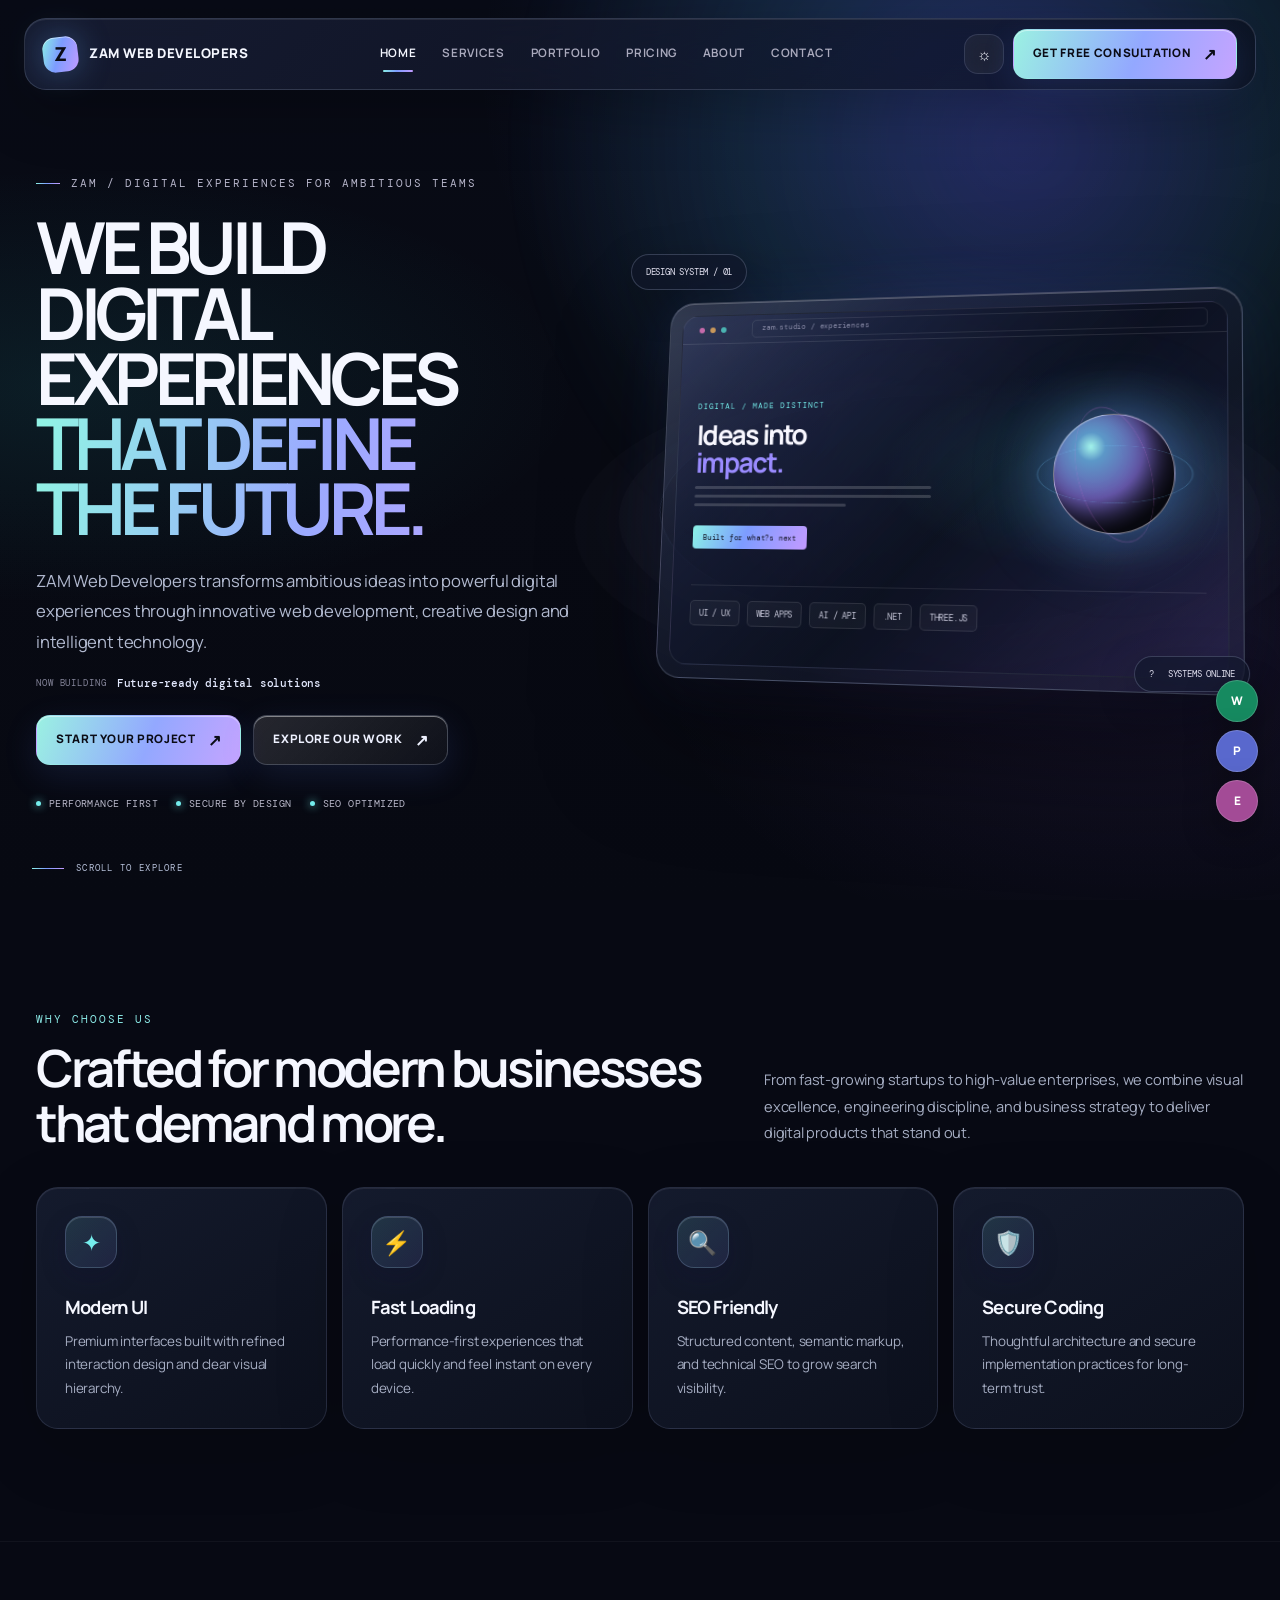
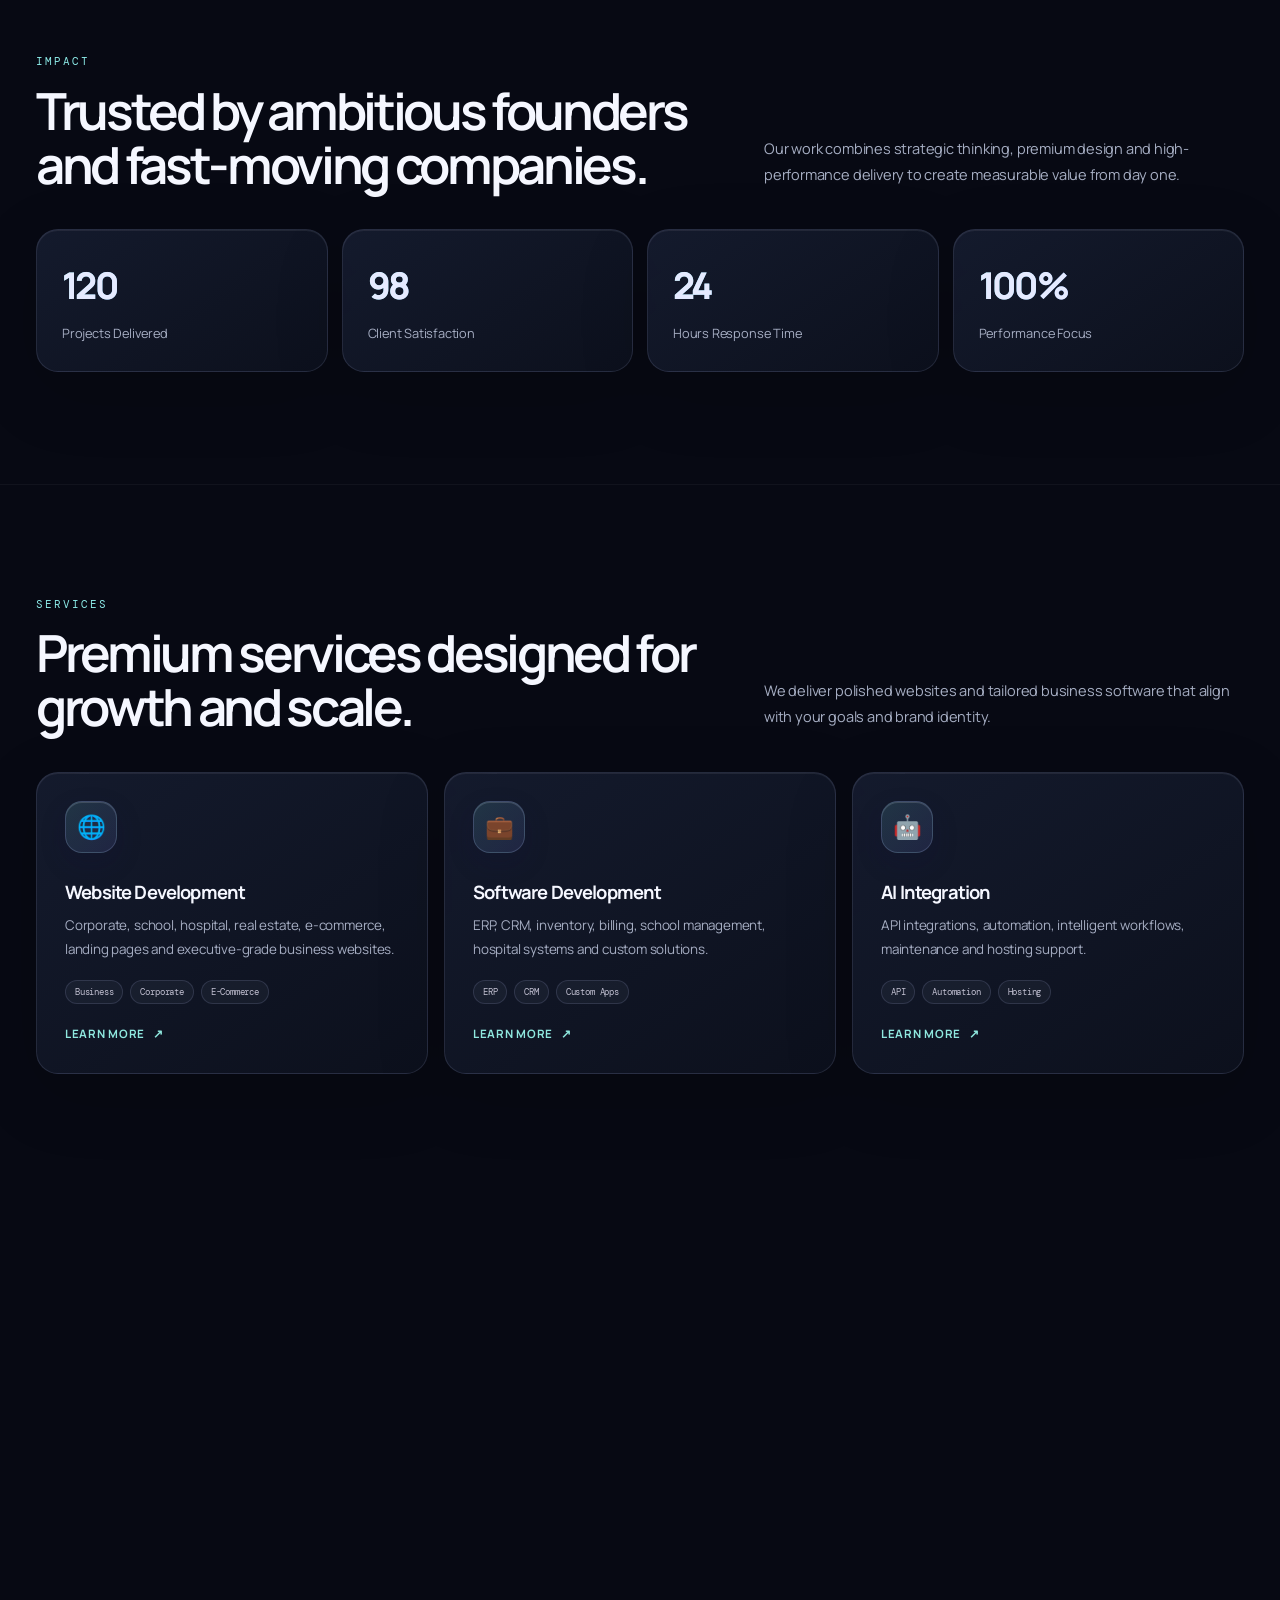
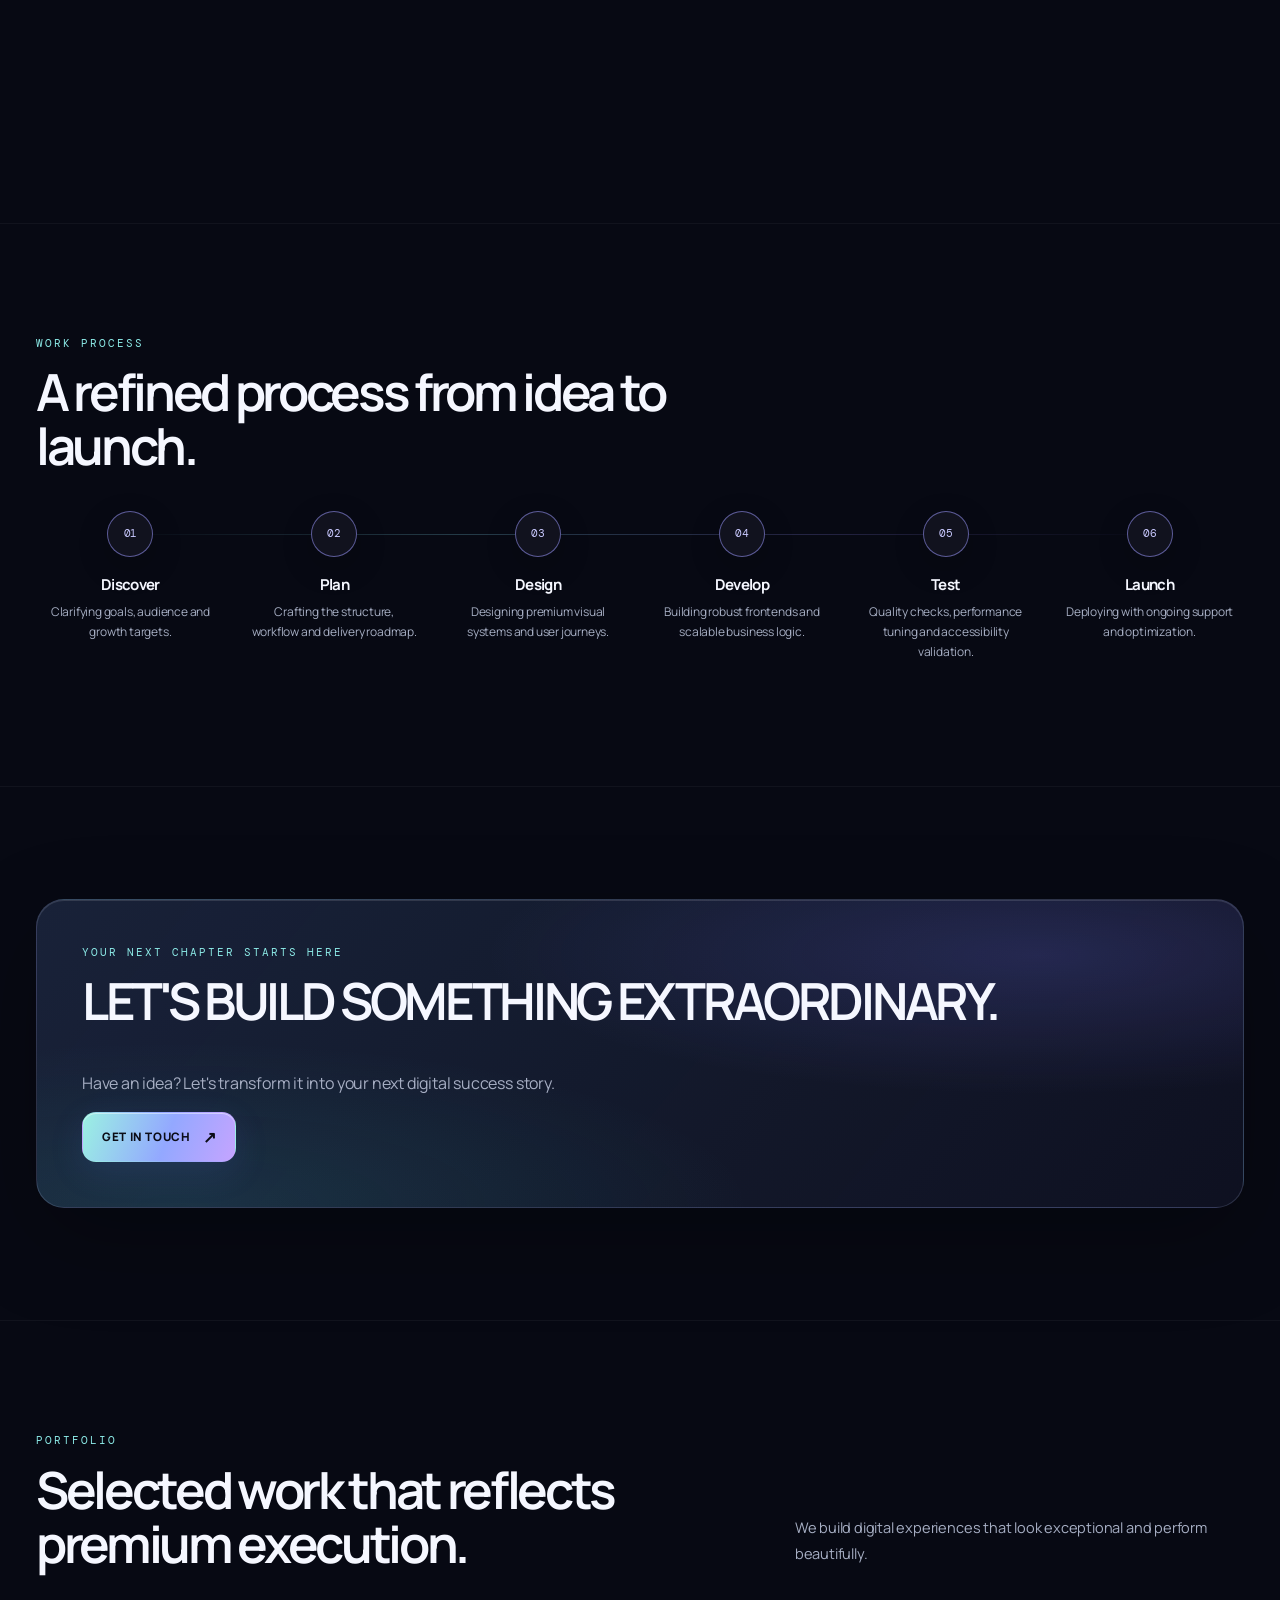
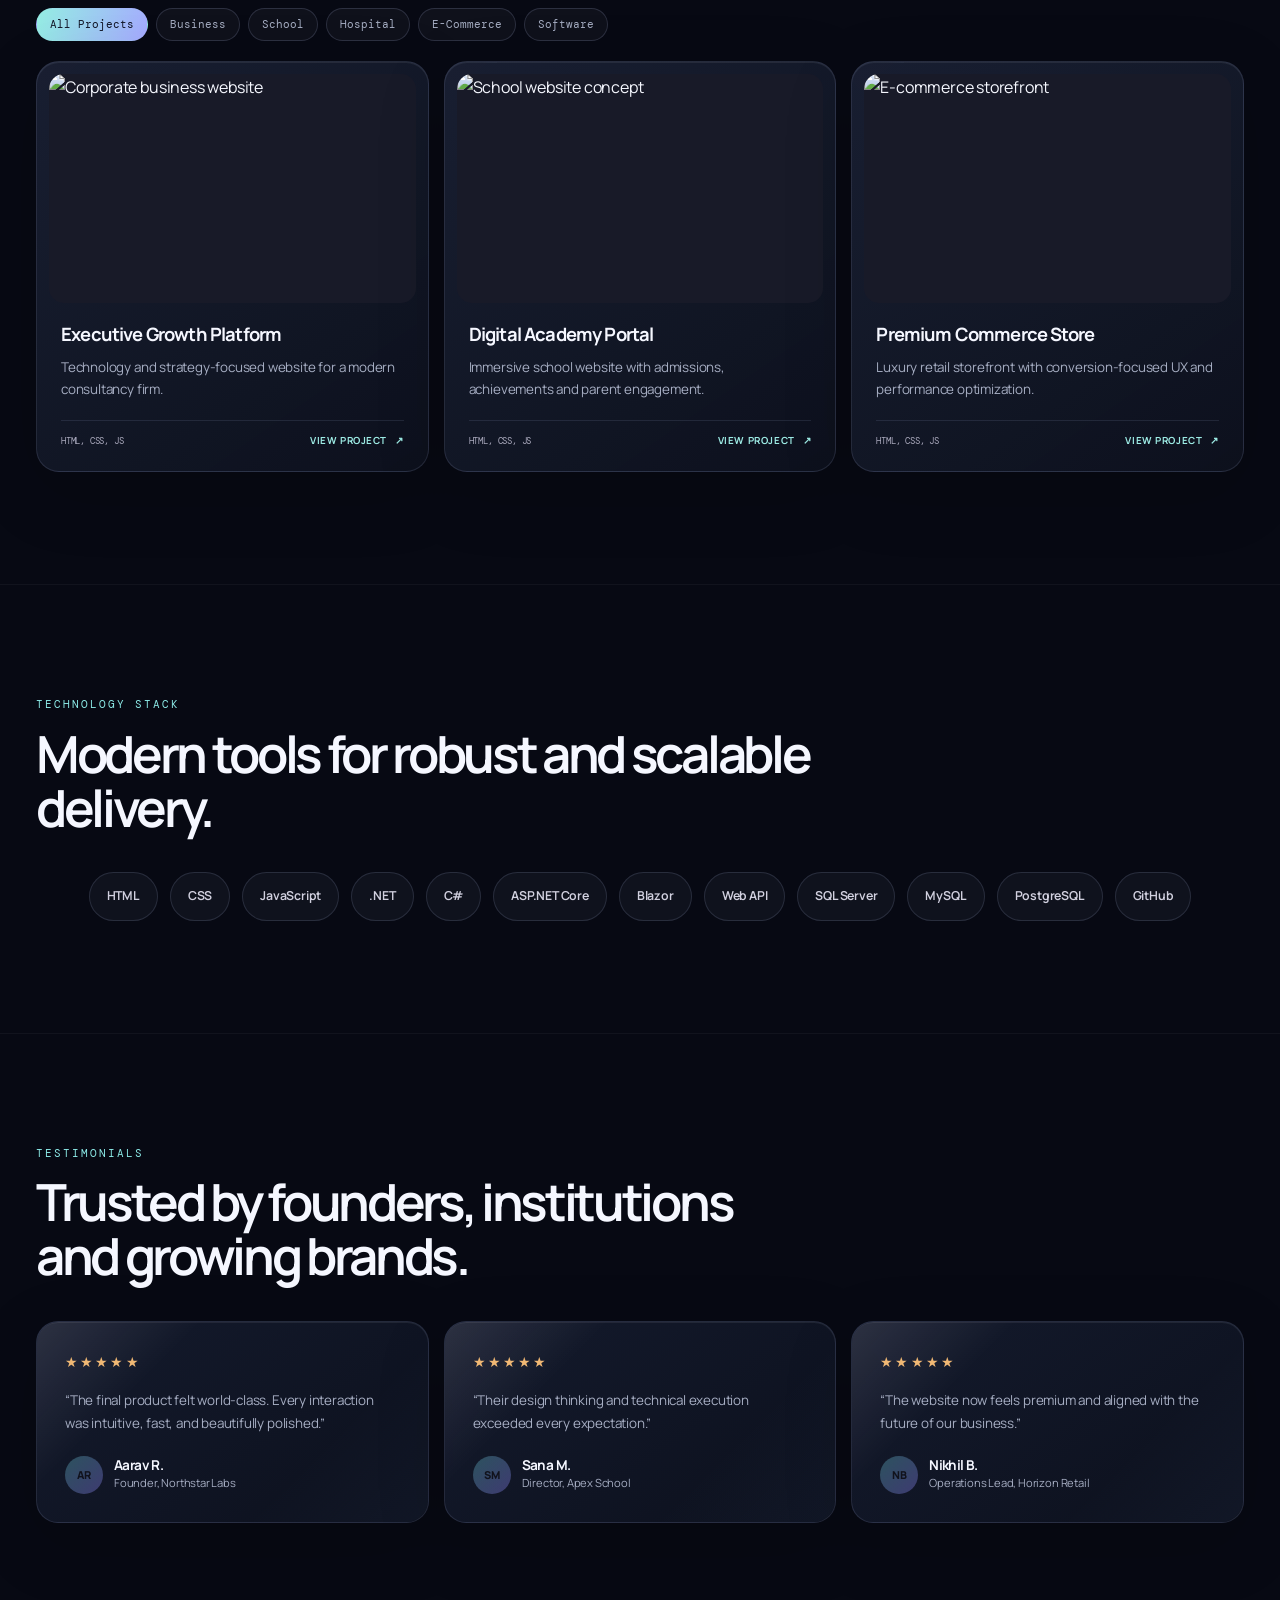
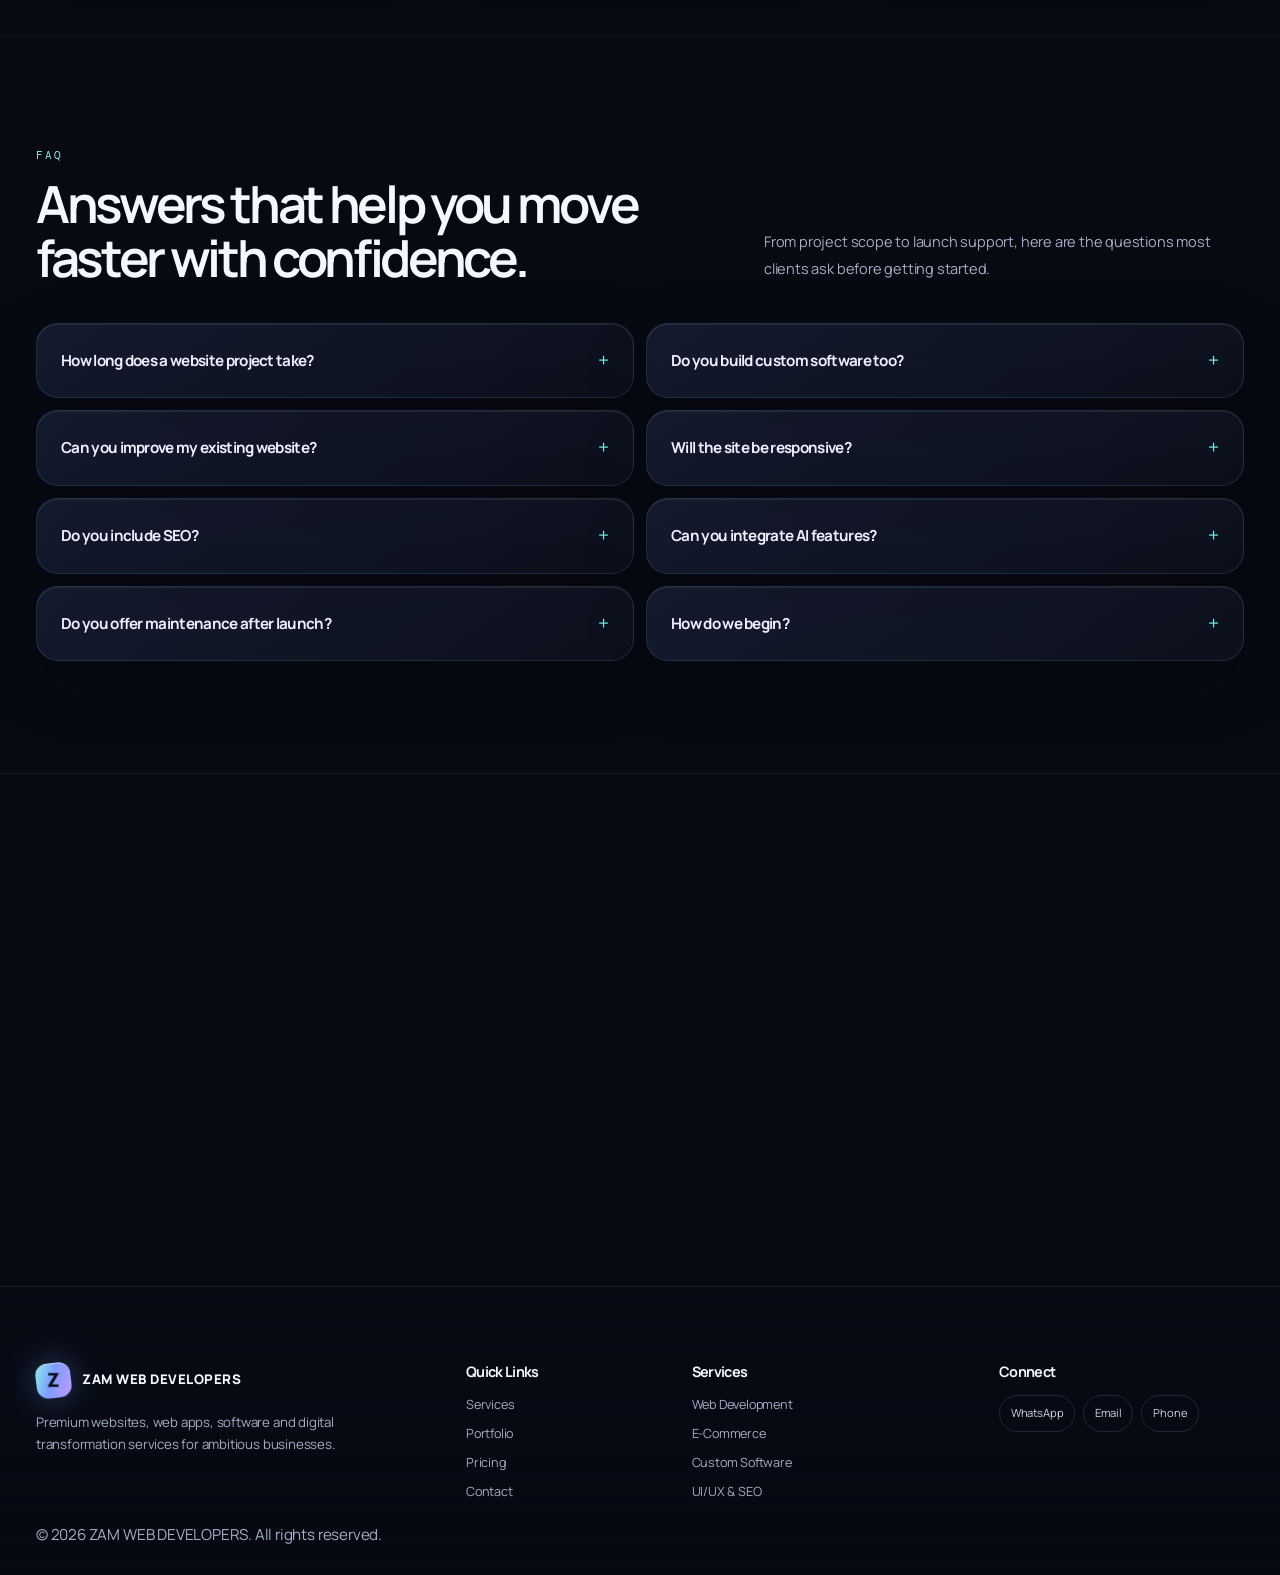
==== commit 298414f0: "11 nov" ====
--- a/index.html
+++ b/index.html
@@ -4,17 +4,17 @@
     <meta charset="UTF-8" />
     <meta name="viewport" content="width=device-width, initial-scale=1.0" />
     <link rel="icon" type="image/svg+xml" href="assets/images/favicon.svg" />
-    <title>Website Development Company in Sultanpur | ZAM WEB DEVELOPER</title>
-    <meta name="description" content="ZAM WEB DEVELOPER is a professional Website Development Company in Sultanpur, Uttar Pradesh. We create Business Websites, School Websites, E-commerce Websites, Portfolio Websites, Custom Software and SEO Services.">
-    <meta name="keywords" content="Website Development Company in Sultanpur, Web Design Sultanpur, Software Development Company, E-commerce Website Development, School Website Development, SEO Services, Website Developer India, ZAM WEB DEVELOPER, Ahmad Faraz Siddiqui" />
+    <title>Website Development Company in Sultanpur | ZAM WEB DEVELOPERS</title>
+    <meta name="description" content="ZAM WEB DEVELOPERS is a professional Website Development Company in Sultanpur, Uttar Pradesh. We create Business Websites, School Websites, E-commerce Websites, Portfolio Websites, Custom Software and SEO Services.">
+    <meta name="keywords" content="Website Development Company in Sultanpur, Web Design Sultanpur, Software Development Company, E-commerce Website Development, School Website Development, SEO Services, Website Developer India, ZAM WEB DEVELOPERS, Ahmad Faraz Siddiqui" />
     <link rel="canonical" href="https://zamai.shop/" />
-    <meta property="og:title" content="ZAM WEB DEVELOPER | Premium Website Development Company" />
+    <meta property="og:title" content="ZAM WEB DEVELOPERS | Premium Website Development Company" />
     <meta property="og:description" content="High-end websites and digital solutions crafted for ambitious businesses." />
     <meta property="og:type" content="website" />
     <meta property="og:url" content="https://zamai.shop/" />
     <meta property="og:image" content="https://zamai.shop/assets/images/founder.jpg" />
     <meta name="twitter:card" content="summary_large_image" />
-    <meta name="twitter:title" content="ZAM WEB DEVELOPER | Premium Website Development Company" />
+    <meta name="twitter:title" content="ZAM WEB DEVELOPERS | Premium Website Development Company" />
     <meta name="twitter:description" content="High-end websites and digital solutions crafted for ambitious businesses." />
     <meta name="twitter:image" content="https://zamai.shop/assets/images/founder.jpg" />
     <link rel="preconnect" href="https://fonts.googleapis.com" />
@@ -28,7 +28,7 @@
       {
         "@context": "https://schema.org",
         "@type": "LocalBusiness",
-        "name": "ZAM WEB DEVELOPER",
+        "name": "ZAM WEB DEVELOPERS",
         "description": "Professional website development company offering websites, web apps, ERP/CRM systems, AI integration, and custom business solutions.",
         "url": "https://zamai.shop",
         "telephone": "+91-9161007123",
@@ -65,7 +65,7 @@
         <nav class="navbar" aria-label="Primary navigation">
           <a class="brand" href="index.html">
             <span class="brand-mark"></span>
-            <span>ZAM WEB DEVELOPER</span>
+            <span>ZAM WEB DEVELOPERS</span>
           </a>
           <div class="nav-links" id="site-nav">
             <a href="index.html" class="active">Home</a>
@@ -89,11 +89,11 @@
         <div class="container hero-grid">
           <div class="hero-copy reveal">
             <div class="eyebrow">ZAM / Digital experiences for ambitious teams</div>
-            <h1>BUILD.<span>CREATE.</span>TRANSFORM.</h1>
-            <p>Modern websites, digital experiences and intelligent solutions built for ambitious businesses.</p>
+            <h1>WE BUILD<br />DIGITAL<br />EXPERIENCES<br /><span>THAT DEFINE<br />THE FUTURE.</span></h1>
+            <p>ZAM Web Developers transforms ambitious ideas into powerful digital experiences through innovative web development, creative design and intelligent technology.</p>
             <div class="hero-focus" aria-live="polite"><span>NOW BUILDING</span><b id="hero-focus-text">Powerful web applications</b></div>
             <div class="hero-actions">
-              <a class="btn magnetic" href="contact.html">Start a project</a>
+              <a class="btn magnetic" href="contact.html">Start Your Project</a>
               <a class="btn-secondary" href="portfolio.html">Explore our work</a>
             </div>
             <div class="hero-badges">
@@ -109,7 +109,7 @@
               <div class="hero-card-inner">
                 <div class="browser-top"><i></i><i></i><i></i><div class="browser-url">zam.studio / experiences</div></div>
                 <div class="mock-hero">
-                  <div><div class="mock-kicker">DIGITAL / MADE DISTINCT</div><div class="mock-title">Ideas into<br /><span>impact.</span></div><div class="mock-lines"><i></i><i></i><i></i></div><span class="mock-button">Explore what?s possible ?</span></div>
+                  <div><div class="mock-kicker">DIGITAL / MADE DISTINCT</div><div class="mock-title">Ideas into<br /><span>impact.</span></div><div class="mock-lines"><i></i><i></i><i></i></div><span class="mock-button">Built for what?s next</span></div>
                   <div class="mock-orbit"><div class="mock-globe"></div></div>
                 </div>
                 <div class="tech-grid"><div class="tech-pill">UI / UX</div><div class="tech-pill">WEB APPS</div><div class="tech-pill">AI / API</div><div class="tech-pill">.NET</div><div class="tech-pill">THREE.JS</div></div>
@@ -210,6 +210,11 @@
               </div>
               <a class="card-link" href="services.html">Learn More</a>
             </article>
+            <article class="service-card reveal"><i>🛍️</i><h3>E-Commerce Development</h3><p>Conversion-ready online stores with thoughtful product journeys, smooth checkout and room to grow.</p><div class="service-list"><span>Storefronts</span><span>Payments</span><span>Catalogues</span></div><a class="card-link" href="services.html">Learn More</a></article>
+            <article class="service-card reveal"><i>🏢</i><h3>Business Websites</h3><p>Confident digital homes for local businesses, professional firms and growing companies.</p><div class="service-list"><span>Corporate</span><span>Lead generation</span><span>SEO</span></div><a class="card-link" href="services.html">Learn More</a></article>
+            <article class="service-card reveal"><i>🎓</i><h3>Education Websites</h3><p>Clear, welcoming school and education sites for admissions, updates and community connection.</p><div class="service-list"><span>Schools</span><span>Admissions</span><span>Portals</span></div><a class="card-link" href="services.html">Learn More</a></article>
+            <article class="service-card reveal"><i>🧩</i><h3>Custom Web Applications</h3><p>Purpose-built web apps that make complex tools easier to use and everyday work simpler.</p><div class="service-list"><span>Dashboards</span><span>Workflows</span><span>Web apps</span></div><a class="card-link" href="services.html">Learn More</a></article>
+            <article class="service-card reveal"><i>✦</i><h3>UI/UX & Digital Growth</h3><p>Human-centred interface design, search foundations and digital improvements shaped around your goals.</p><div class="service-list"><span>UI/UX</span><span>SEO</span><span>Optimization</span></div><a class="card-link" href="services.html">Learn More</a></article>
           </div>
         </div>
       </section>
@@ -231,6 +236,10 @@
             <article class="timeline-step reveal"><div class="step-badge">06</div><h3>Launch</h3><p>Deploying with ongoing support and optimization.</p></article>
           </div>
         </div>
+      </section>
+
+      <section class="section-shell">
+        <div class="container"><div class="cta-banner reveal"><div class="eyebrow-small">Your next chapter starts here</div><h2>LET'S BUILD SOMETHING EXTRAORDINARY.</h2><p>Have an idea? Let's transform it into your next digital success story.</p><a class="btn" href="contact.html">Get In Touch</a></div></div>
       </section>
 
       <section class="section-shell">
@@ -354,7 +363,7 @@
     <footer class="footer">
       <div class="container footer-grid">
         <div>
-          <div class="brand" style="margin-bottom:0.9rem;"><span class="brand-mark"></span><span>ZAM WEB DEVELOPER</span></div>
+          <div class="brand" style="margin-bottom:0.9rem;"><span class="brand-mark"></span><span>ZAM WEB DEVELOPERS</span></div>
           <p>Premium websites, web apps, software and digital transformation services for ambitious businesses.</p>
         </div>
         <div>
@@ -366,8 +375,7 @@
             <a href="contact.html">Contact</a>
           </div>
         </div>
-        <div>
-          <h3>Connect</h3>
+        <div><h3>Services</h3><div class="footer-links"><a href="services.html">Web Development</a><a href="services.html">E-Commerce</a><a href="services.html">Custom Software</a><a href="services.html">UI/UX & SEO</a></div></div><div><h3>Connect</h3>
           <div class="socials">
             <a href="https://wa.me/919161007123" target="_blank" rel="noreferrer">WhatsApp</a>
             <a href="mailto:farazsid20@gmail.com">Email</a>
@@ -376,7 +384,7 @@
         </div>
       </div>
       <div class="container" style="margin-top:1.2rem;color:var(--muted);font-size:0.95rem;">
-        © <span id="year"></span> ZAM WEB DEVELOPER. All rights reserved.
+        © <span id="year"></span> ZAM WEB DEVELOPERS. All rights reserved.
       </div>
     </footer>
 
--- a/assets/css/styles.css
+++ b/assets/css/styles.css
@@ -223,3 +223,169 @@
   *,*::before,*::after { scroll-behavior:auto!important; animation-duration:.01ms!important; animation-iteration-count:1!important; transition-duration:.01ms!important; }
   .reveal { opacity:1; transform:none; filter:none; }
 }
+
+/* ZAM / liquid glass visual system */
+:root {
+  --bg:#070913;
+  --surface:#101321;
+  --surface-2:#151a2b;
+  --text:#f5f7ff;
+  --muted:#a6aec3;
+  --line:rgba(192,207,255,.14);
+  --blue:#7b8cff;
+  --cyan:#75edec;
+  --pink:#bf9aff;
+  --gradient:linear-gradient(112deg,#8bf2e6 0%,#7d9cff 46%,#c39bff 100%);
+  --shadow:0 30px 90px rgba(1,5,20,.48);
+}
+html { scroll-padding-top:110px; }
+body { background:#070913; letter-spacing:-.012em; }
+body::before { z-index:-2; background:radial-gradient(ellipse at 72% 8%,rgba(79,104,255,.18),transparent 34%),radial-gradient(ellipse at 5% 43%,rgba(46,200,204,.1),transparent 30%),radial-gradient(ellipse at 90% 75%,rgba(161,100,255,.09),transparent 30%),linear-gradient(180deg,#080b16,#080a13 52%,#070912); }
+body::after { opacity:.07; background-size:80px 80px; }
+.container { width:min(1320px,calc(100% - 72px)); }
+.site-header { inset:18px 0 auto; }
+.site-header .container { width:min(1380px,calc(100% - 48px)); }
+.navbar { min-height:72px; padding-inline:18px; border-color:rgba(207,222,255,.16); border-radius:22px; background:linear-gradient(135deg,rgba(27,33,57,.76),rgba(12,15,27,.72)); box-shadow:0 18px 60px rgba(0,0,0,.26),inset 0 1px rgba(255,255,255,.09); backdrop-filter:blur(28px) saturate(145%); }
+.site-header.scrolled .navbar { min-height:64px; background:rgba(12,15,27,.88); }
+.brand-mark { border-radius:12px; box-shadow:0 0 32px rgba(102,172,255,.35),inset 0 1px rgba(255,255,255,.5); }
+.nav-links a { letter-spacing:.055em; }
+.nav-links a::after { height:2px; inset-inline:14px; bottom:2px; border-radius:2px; }
+.icon-btn,.menu-toggle { border-radius:14px; background:rgba(255,255,255,.055); backdrop-filter:blur(14px); }
+.btn,.btn-secondary { min-height:50px; border-radius:14px; letter-spacing:.055em; box-shadow:inset 0 1px rgba(255,255,255,.44),0 10px 34px rgba(94,129,255,.13); }
+.btn { background:linear-gradient(110deg,#9bf1e2,#93a8ff 55%,#c5a4ff); }
+.btn-secondary { border-color:rgba(205,217,255,.2); background:linear-gradient(135deg,rgba(255,255,255,.12),rgba(255,255,255,.035)); color:#eef1ff; backdrop-filter:blur(18px); }
+#scroll-progress { height:3px; }
+#loading-screen { background:radial-gradient(ellipse at 50% 45%,rgba(68,101,208,.17),transparent 38%),#080b15; color:#c6d2ed; }
+.loader-ring { width:50px; height:50px; border-width:2px; box-shadow:0 0 28px rgba(110,215,255,.12); }
+.loader::before { content:'ZAM'; margin-bottom:-8px; color:#f7f8ff; font:800 1.7rem/1 Manrope,sans-serif; letter-spacing:.18em; }
+h1 { letter-spacing:-.075em; }
+h2 { letter-spacing:-.065em; }
+.hero { min-height:900px; padding-top:155px; }
+.hero::before { top:-380px; right:-270px; width:1050px; height:1050px; background:radial-gradient(circle,rgba(98,111,255,.22),rgba(61,198,213,.1) 36%,transparent 69%); }
+.hero-grid { gap:28px; }
+.hero-copy h1 { max-width:740px; font-size:clamp(3.5rem,5.6vw,5.6rem); line-height:.91; }
+.hero-copy h1 span { background-image:linear-gradient(100deg,#91f2e5 2%,#9baaff 48%,#c4a1ff 100%); }
+.hero-copy p { max-width:560px; color:#b2bad0; line-height:1.85; font-size:1.04rem; }
+.hero-focus { margin-top:-11px; color:#e4eaff; }
+.hero-visual { min-height:600px; }
+.hero-visual::before { border-color:rgba(159,187,255,.2); box-shadow:0 0 0 38px rgba(255,255,255,.018),0 0 0 78px rgba(255,255,255,.012),0 0 100px rgba(93,113,255,.08); }
+.hero-visual::after { background:radial-gradient(ellipse,rgba(76,206,218,.2),rgba(125,91,228,.16) 46%,transparent 72%); }
+.hero-card { width:min(590px,100%); padding:13px; border:1px solid rgba(216,228,255,.23); border-radius:26px; background:linear-gradient(145deg,rgba(38,47,77,.73),rgba(17,22,38,.75) 62%,rgba(36,31,65,.72)); box-shadow:0 48px 120px rgba(0,0,0,.5),inset 0 1px rgba(255,255,255,.24),0 0 70px rgba(101,127,255,.12); backdrop-filter:blur(26px) saturate(140%); }
+.hero-card::before,.service-card::before,.portfolio-card::before,.pricing-card::before,.why-card::before,.story-card::before,.founder-card::before,.contact-card::before,.info-block::before,.testimonial-card::before,.calculator-card::before { content:''; position:absolute; inset:0; border-radius:inherit; pointer-events:none; background:linear-gradient(135deg,rgba(255,255,255,.105),transparent 28%,transparent 69%,rgba(133,174,255,.045)); }
+.hero-card-inner { min-height:365px; border-radius:18px; background:radial-gradient(ellipse at 78% 45%,rgba(71,175,197,.18),transparent 35%),linear-gradient(135deg,rgba(55,66,130,.24),rgba(12,17,32,.95) 55%,rgba(49,39,91,.4)); }
+.mock-globe { width:118px; height:118px; box-shadow:inset -17px -16px 26px rgba(0,0,0,.7),0 0 58px rgba(102,148,255,.48),0 0 100px rgba(70,226,220,.16); }
+.float-label { border:1px solid rgba(203,220,255,.2); border-radius:999px; background:rgba(16,22,42,.64); backdrop-filter:blur(16px); box-shadow:0 12px 40px rgba(0,0,0,.24); }
+.scroll-cue { color:#b8c2db; }
+.section-shell { padding:112px 0; }
+.section-heading { margin-bottom:38px; }
+.section-heading h2 { max-width:780px; }
+.section-heading > p { max-width:480px; line-height:1.8; }
+.eyebrow,.eyebrow-small { letter-spacing:.18em; }
+.eyebrow-small { color:#8ceae7; }
+.service-grid { grid-template-columns:repeat(3,minmax(0,1fr)); gap:16px; }
+.service-card,.why-card,.portfolio-card,.pricing-card,.testimonial-card,.story-card,.founder-card,.contact-card,.info-block,.calculator-card,.faq-item,.stat-card { position:relative; overflow:hidden; border:1px solid rgba(191,207,255,.13); border-radius:22px; background:linear-gradient(145deg,rgba(24,31,52,.78),rgba(15,19,33,.74)); box-shadow:0 20px 70px rgba(0,0,0,.16),inset 0 1px rgba(255,255,255,.07); backdrop-filter:blur(18px) saturate(130%); }
+.service-card,.why-card,.pricing-card,.testimonial-card,.stat-card { padding:28px; }
+.service-card,.why-card,.pricing-card,.portfolio-card { transition:border-color .35s,box-shadow .4s,background .4s,transform .4s; }
+.service-card::after,.why-card::after,.portfolio-card::after,.pricing-card::after { content:''; position:absolute; z-index:0; inset:0; border-radius:inherit; opacity:0; pointer-events:none; background:radial-gradient(380px circle at var(--pointer-x,50%) var(--pointer-y,50%),rgba(120,207,255,.115),transparent 68%); transition:opacity .35s; }
+.service-card:hover::after,.why-card:hover::after,.portfolio-card:hover::after,.pricing-card:hover::after { opacity:1; }
+.service-card:hover,.why-card:hover,.pricing-card:hover,.portfolio-card:hover { border-color:rgba(146,184,255,.35); box-shadow:0 28px 80px rgba(0,0,0,.34),0 0 42px rgba(105,136,255,.09),inset 0 1px rgba(255,255,255,.12); }
+.service-card > *, .why-card > *, .pricing-card > *, .testimonial-card > *, .story-card > *, .founder-card > *, .contact-card > *, .info-block > * { position:relative; z-index:1; }
+.service-card > i,.why-card > i { width:52px; height:52px; display:grid; place-items:center; margin-bottom:28px; border:1px solid rgba(182,211,255,.2); border-radius:17px; background:linear-gradient(135deg,rgba(113,221,222,.15),rgba(135,135,255,.12)); font-size:1.45rem; font-style:normal; box-shadow:inset 0 1px rgba(255,255,255,.14),0 10px 25px rgba(20,24,60,.22); }
+.service-card h3,.why-card h3 { margin-bottom:10px; }
+.service-card p,.why-card p { line-height:1.75; }
+.service-list span,.tech-item { border-color:rgba(187,204,255,.14); border-radius:999px; background:rgba(208,222,255,.045); }
+.card-link { color:#9debe5; }
+.stats-grid { gap:14px; }
+.stat-card { padding:25px; }
+.stat-card .value { color:#e5eaff; background:var(--gradient); background-clip:text; -webkit-background-clip:text; }
+.timeline-step { position:relative; z-index:1; }
+.step-badge { width:48px; height:48px; display:grid; place-items:center; border:1px solid rgba(172,209,255,.22); border-radius:15px; background:linear-gradient(135deg,rgba(108,225,221,.15),rgba(132,127,255,.16)); color:#bcefe9; box-shadow:0 10px 32px rgba(0,0,0,.2); }
+.timeline::before { top:23px; height:1px; background:linear-gradient(90deg,transparent,rgba(126,214,233,.55),rgba(151,140,255,.45),transparent); }
+.filter-chip { border-radius:999px; border-color:rgba(191,207,255,.16); background:rgba(255,255,255,.035); }
+.filter-chip.active,.filter-chip:hover { color:#111526; background:linear-gradient(110deg,#94ede2,#a5aaff); border-color:transparent; }
+.portfolio-card { padding:12px 12px 22px; border-radius:23px; background:linear-gradient(145deg,rgba(28,34,55,.86),rgba(14,18,30,.9)); }
+.portfolio-card img { border-radius:15px; filter:saturate(.84); transition:transform .7s cubic-bezier(.2,.7,.2,1),filter .5s; }
+.portfolio-card:hover img { transform:scale(1.035); filter:saturate(1.08); }
+.portfolio-card h3,.portfolio-card p,.portfolio-actions { margin-inline:12px; }
+.portfolio-card h3 { margin-top:20px; }
+.portfolio-actions { border-top-color:rgba(191,207,255,.11); }
+.testimonial-card { border-radius:22px; }
+.rating { color:#95e8dc; letter-spacing:.14em; }
+.person .avatar { background:linear-gradient(135deg,rgba(107,221,221,.3),rgba(146,129,255,.35)); }
+.faq-list { gap:12px; }
+.faq-item { padding:21px 24px; cursor:pointer; }
+.faq-item.active { border-color:rgba(132,197,255,.3); }
+.faq-item h3 { color:#ecf0ff; }
+.cta-banner,.newsletter { position:relative; overflow:hidden; border:1px solid rgba(189,207,255,.17); border-radius:28px; background:radial-gradient(ellipse at 83% 18%,rgba(123,117,255,.19),transparent 39%),radial-gradient(ellipse at 12% 100%,rgba(66,207,205,.12),transparent 38%),linear-gradient(130deg,rgba(27,37,61,.91),rgba(16,19,36,.82)); box-shadow:0 30px 90px rgba(0,0,0,.26),inset 0 1px rgba(255,255,255,.12); }
+.about-grid,.contact-grid { gap:18px; }
+.story-card,.contact-card { padding:38px; }
+.mission-vision { gap:14px; }
+.info-block { padding:22px; }
+.founder-card { padding:15px; border-radius:24px; }
+.founder-card img { border-radius:16px; }
+.contact-card input,.contact-card select,.contact-card textarea { position:relative; z-index:1; border-radius:12px; border-color:rgba(187,204,255,.16); background:rgba(5,9,20,.4); }
+.contact-card input:focus,.contact-card select:focus,.contact-card textarea:focus { border-color:#75deda; box-shadow:0 0 0 4px rgba(83,226,220,.1); }
+.contact-card .field-group label { position:relative; z-index:1; color:#d9e0f2; }
+.page-intro { min-height:420px; padding-top:178px; border-bottom-color:rgba(192,207,255,.09); }
+.page-intro::before { content:''; position:absolute; width:610px; height:610px; top:35px; right:6%; border:1px solid rgba(181,196,255,.1); border-radius:50%; box-shadow:0 0 0 54px rgba(255,255,255,.012),0 0 0 108px rgba(255,255,255,.009); }
+.page-intro::after { width:750px; height:520px; top:-60px; right:-110px; filter:blur(10px); }
+.page-intro h1 { max-width:1050px; line-height:.96; }
+.page-intro p { max-width:700px; font-size:1.04rem; line-height:1.8; }
+.footer { margin-top:20px; padding-top:76px; border-top-color:rgba(192,207,255,.12); background:linear-gradient(180deg,rgba(10,14,26,.16),rgba(7,9,19,.86)); }
+.footer-grid { grid-template-columns:1.45fr .7fr 1fr .9fr; }
+.socials a { border-radius:999px; }
+.back-to-top { border-radius:15px; background:rgba(22,28,46,.86); }
+.floating-action { box-shadow:0 12px 34px rgba(0,0,0,.35); }
+.reveal { transform:translateY(26px); filter:blur(5px); }
+.service-grid .reveal:nth-child(3n+2),.portfolio-grid .reveal:nth-child(3n+2),.pricing-grid .reveal:nth-child(3n+2) { transition-delay:.08s; }
+.service-grid .reveal:nth-child(3n),.portfolio-grid .reveal:nth-child(3n),.pricing-grid .reveal:nth-child(3n) { transition-delay:.15s; }
+@media(max-width:1100px) {
+  .container { width:min(100% - 48px,var(--container)); }
+  .hero-copy h1 { font-size:clamp(3.8rem,7.2vw,6.3rem); }
+}
+@media(max-width:780px) {
+  .container { width:calc(100% - 38px); }
+  .site-header .container { width:calc(100% - 22px); }
+  .navbar { background:rgba(13,17,31,.85); }
+  .nav-links { border-color:rgba(200,216,255,.17); background:rgba(12,16,29,.97); }
+  .hero { min-height:auto; padding:142px 0 80px; }
+  .hero-copy h1 { max-width:700px; font-size:clamp(3.2rem,9vw,5rem); }
+  .hero-visual { min-height:460px; }
+  .section-shell { padding:82px 0; }
+  .service-grid { grid-template-columns:repeat(2,minmax(0,1fr)); }
+  .page-intro { min-height:350px; padding-top:145px; }
+  .story-card,.contact-card { padding:27px; }
+}
+@media(max-width:520px) {
+  .container { width:calc(100% - 32px); }
+  .hero { padding-top:126px; }
+  .hero-copy h1 { font-size:clamp(2.6rem,11.4vw,3.7rem); }
+  .hero-visual { min-height:360px; }
+  .hero-card { transform:none; }
+  .hero-card-inner { min-height:275px; }
+  .service-grid,.why-grid,.stats-grid,.timeline,.footer-grid { grid-template-columns:1fr; }
+  .service-card,.why-card,.pricing-card,.testimonial-card { padding:23px; }
+  .page-intro { min-height:325px; }
+  .page-intro h1 { font-size:clamp(2.65rem,12vw,4.2rem); }
+  .page-intro p { font-size:.94rem; }
+  .section-shell { padding:68px 0; }
+  .story-card,.contact-card { padding:22px; }
+}
+@media (prefers-reduced-motion:reduce) {
+  .hero::before,.mock-globe,.hero-card { animation:none!important; }
+}
+body.light { background:#f1f3fa; }
+body.light::before { background:radial-gradient(ellipse at 75% 4%,rgba(109,126,224,.2),transparent 36%),radial-gradient(ellipse at 8% 38%,rgba(68,190,191,.13),transparent 31%),linear-gradient(180deg,#f5f6fc,#eef0f8 68%,#e9edf6); }
+body.light::after { opacity:.045; }
+body.light .navbar { background:rgba(249,250,255,.8); border-color:rgba(51,65,114,.16); }
+body.light .site-header.scrolled .navbar { background:rgba(249,250,255,.94); }
+body.light .nav-links a,body.light .nav-links a:hover,body.light .nav-links a.active { color:#20243a; }
+body.light .nav-links { background:rgba(248,249,255,.97); }
+body.light .btn-secondary { color:#20243a; background:rgba(255,255,255,.62); }
+body.light .service-card,body.light .why-card,body.light .portfolio-card,body.light .pricing-card,body.light .testimonial-card,body.light .story-card,body.light .founder-card,body.light .contact-card,body.light .info-block,body.light .calculator-card,body.light .faq-item,body.light .stat-card { background:linear-gradient(145deg,rgba(255,255,255,.91),rgba(247,248,253,.86)); border-color:rgba(50,65,117,.14); box-shadow:0 20px 65px rgba(46,55,103,.09),inset 0 1px rgba(255,255,255,.95); }
+body.light .contact-card input,body.light .contact-card select,body.light .contact-card textarea { background:rgba(255,255,255,.82); color:#20243a; }
+body.light .contact-card .field-group label,body.light .faq-item h3 { color:#31364c; }
+body.light .cta-banner,body.light .newsletter { background:radial-gradient(ellipse at 83% 18%,rgba(123,117,255,.13),transparent 39%),linear-gradient(130deg,rgba(255,255,255,.94),rgba(240,243,252,.92)); }
+body.light .footer { background:rgba(239,242,250,.82); }
+body.light .page-intro { border-bottom-color:rgba(50,65,117,.1); }
+body.light .hero-focus { color:#30354a; }
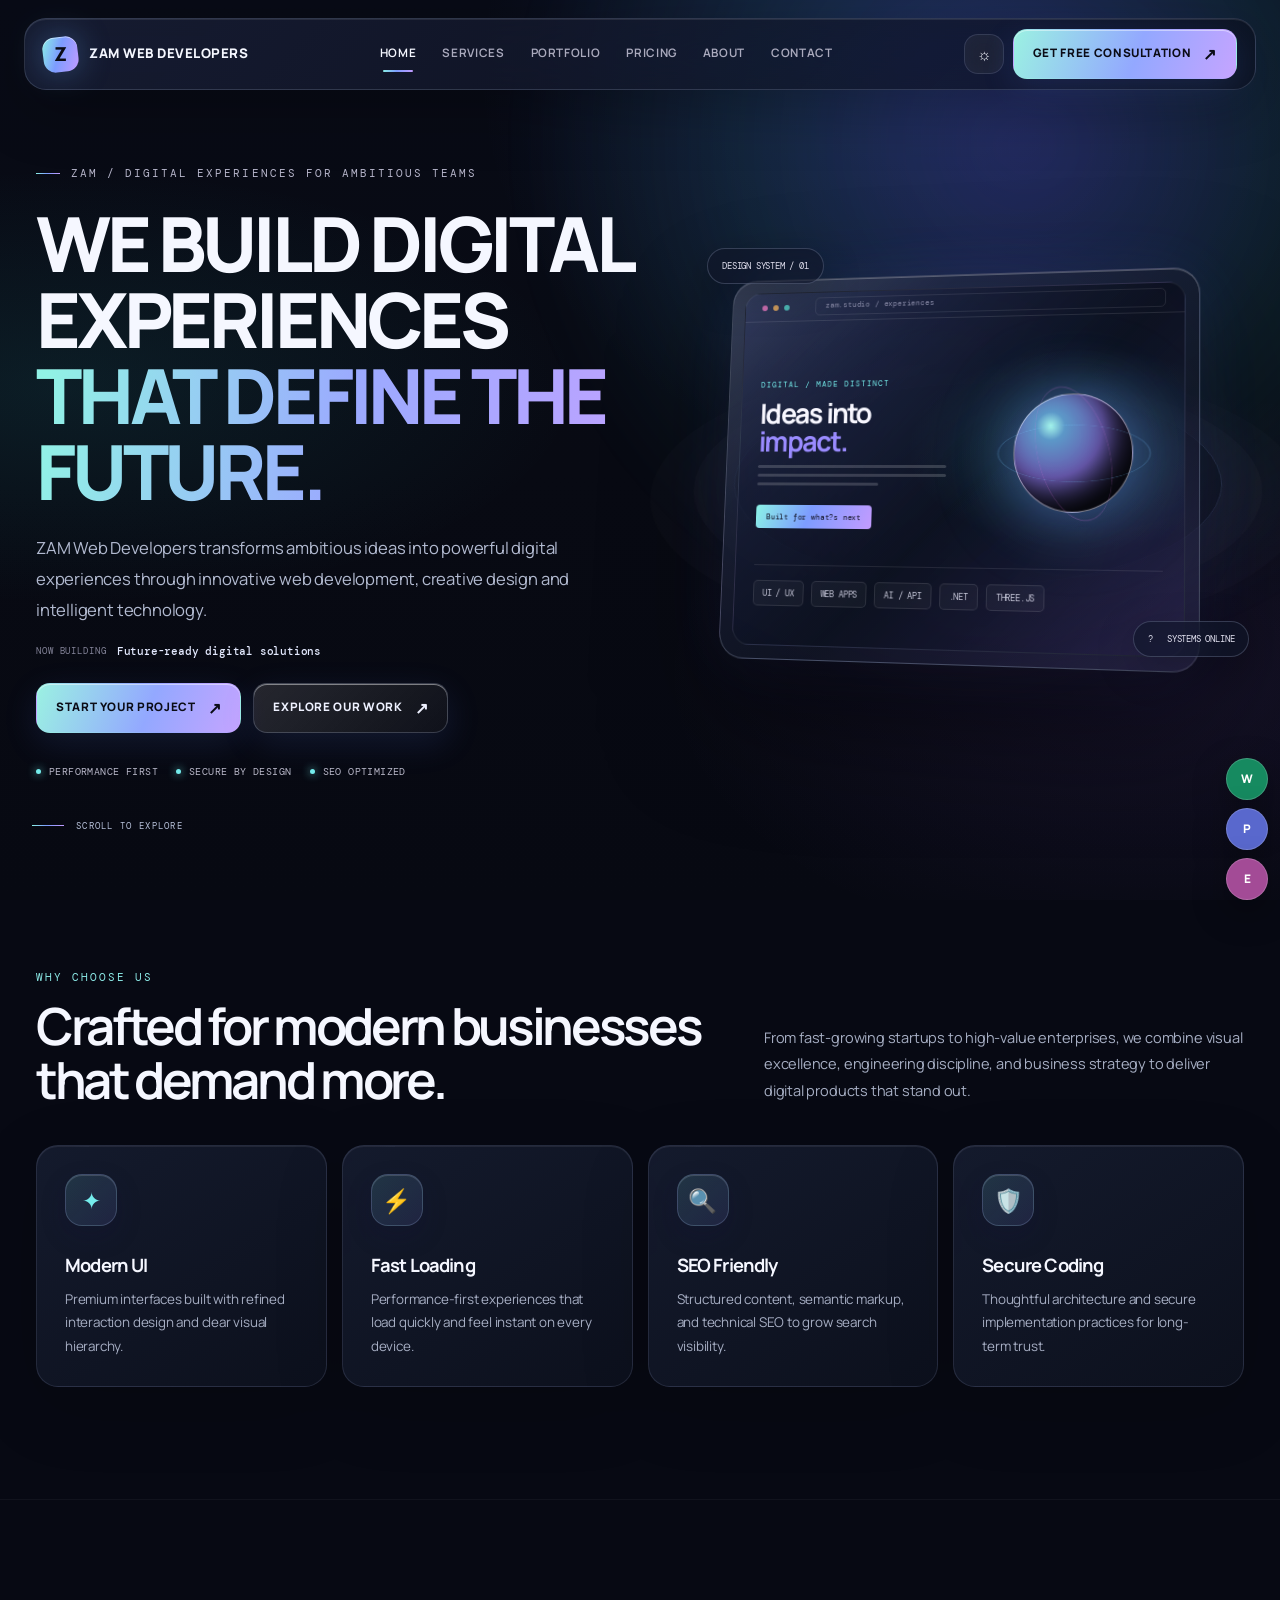
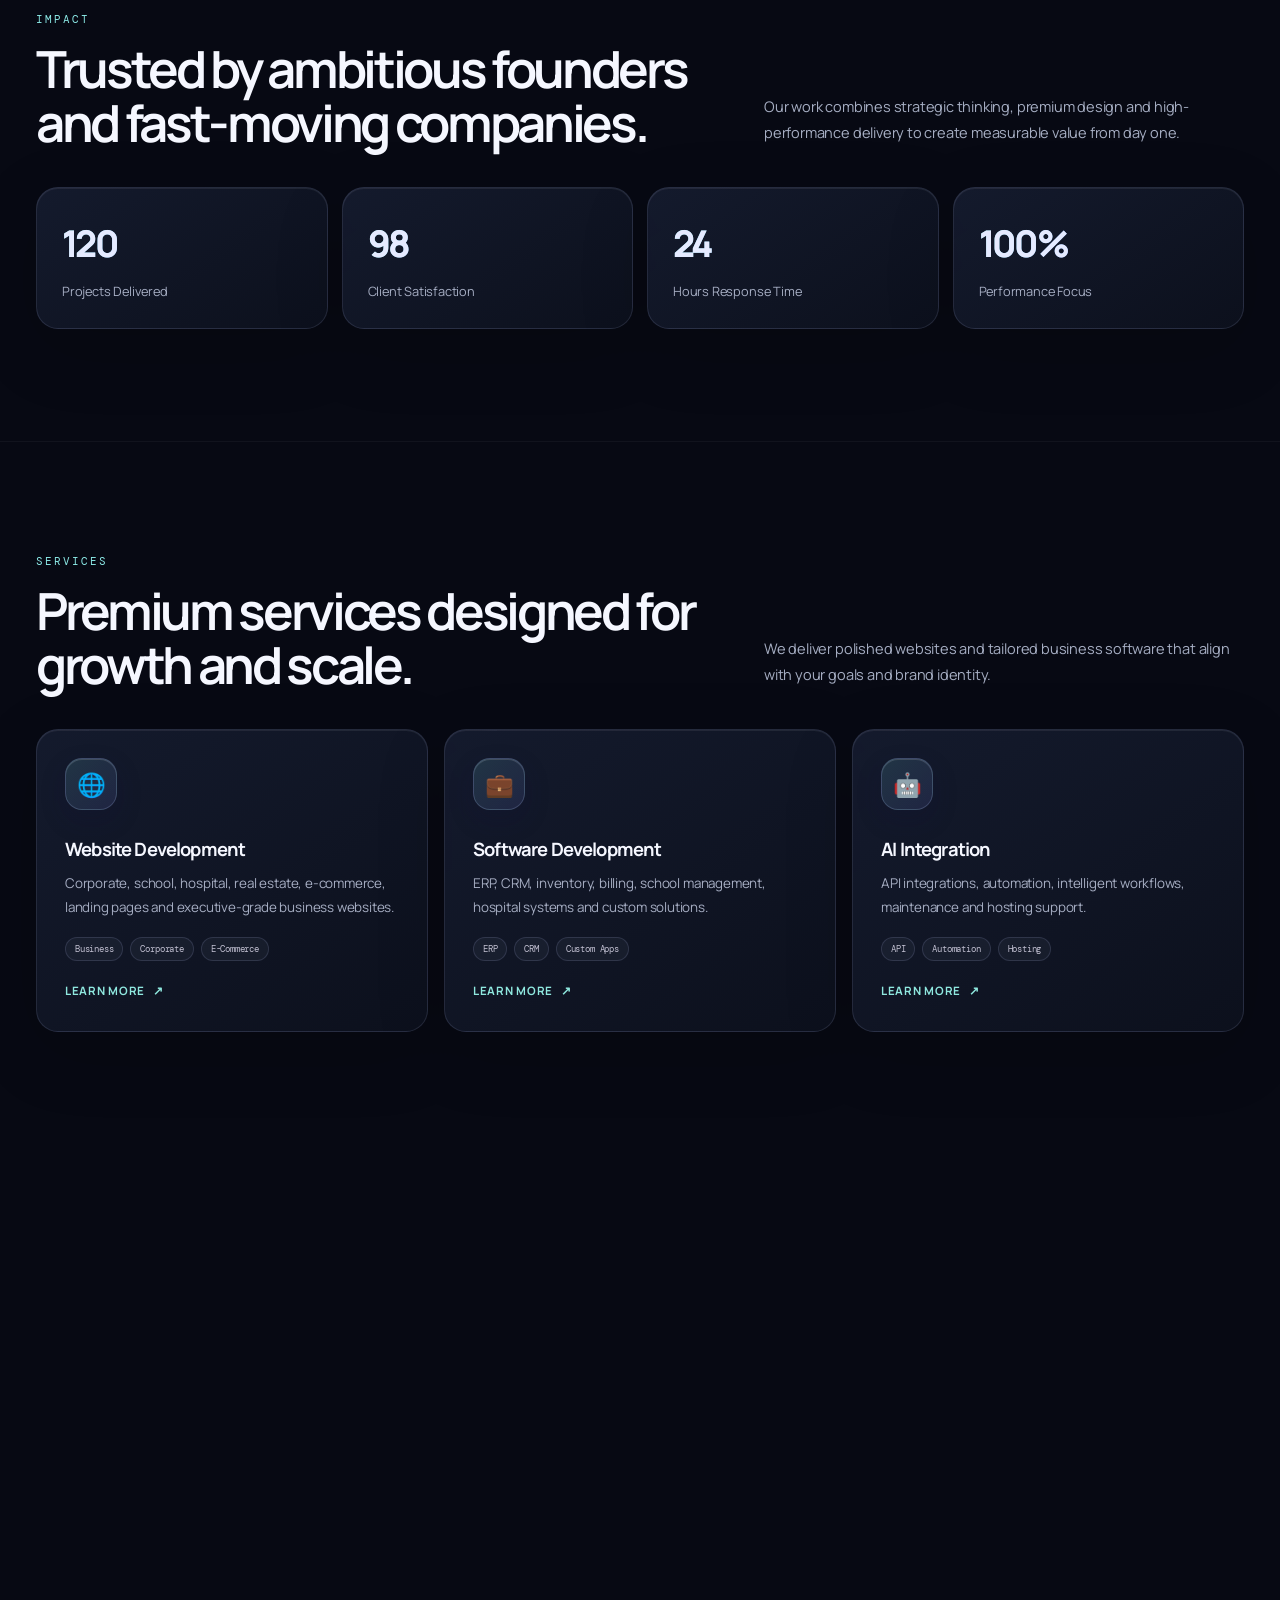
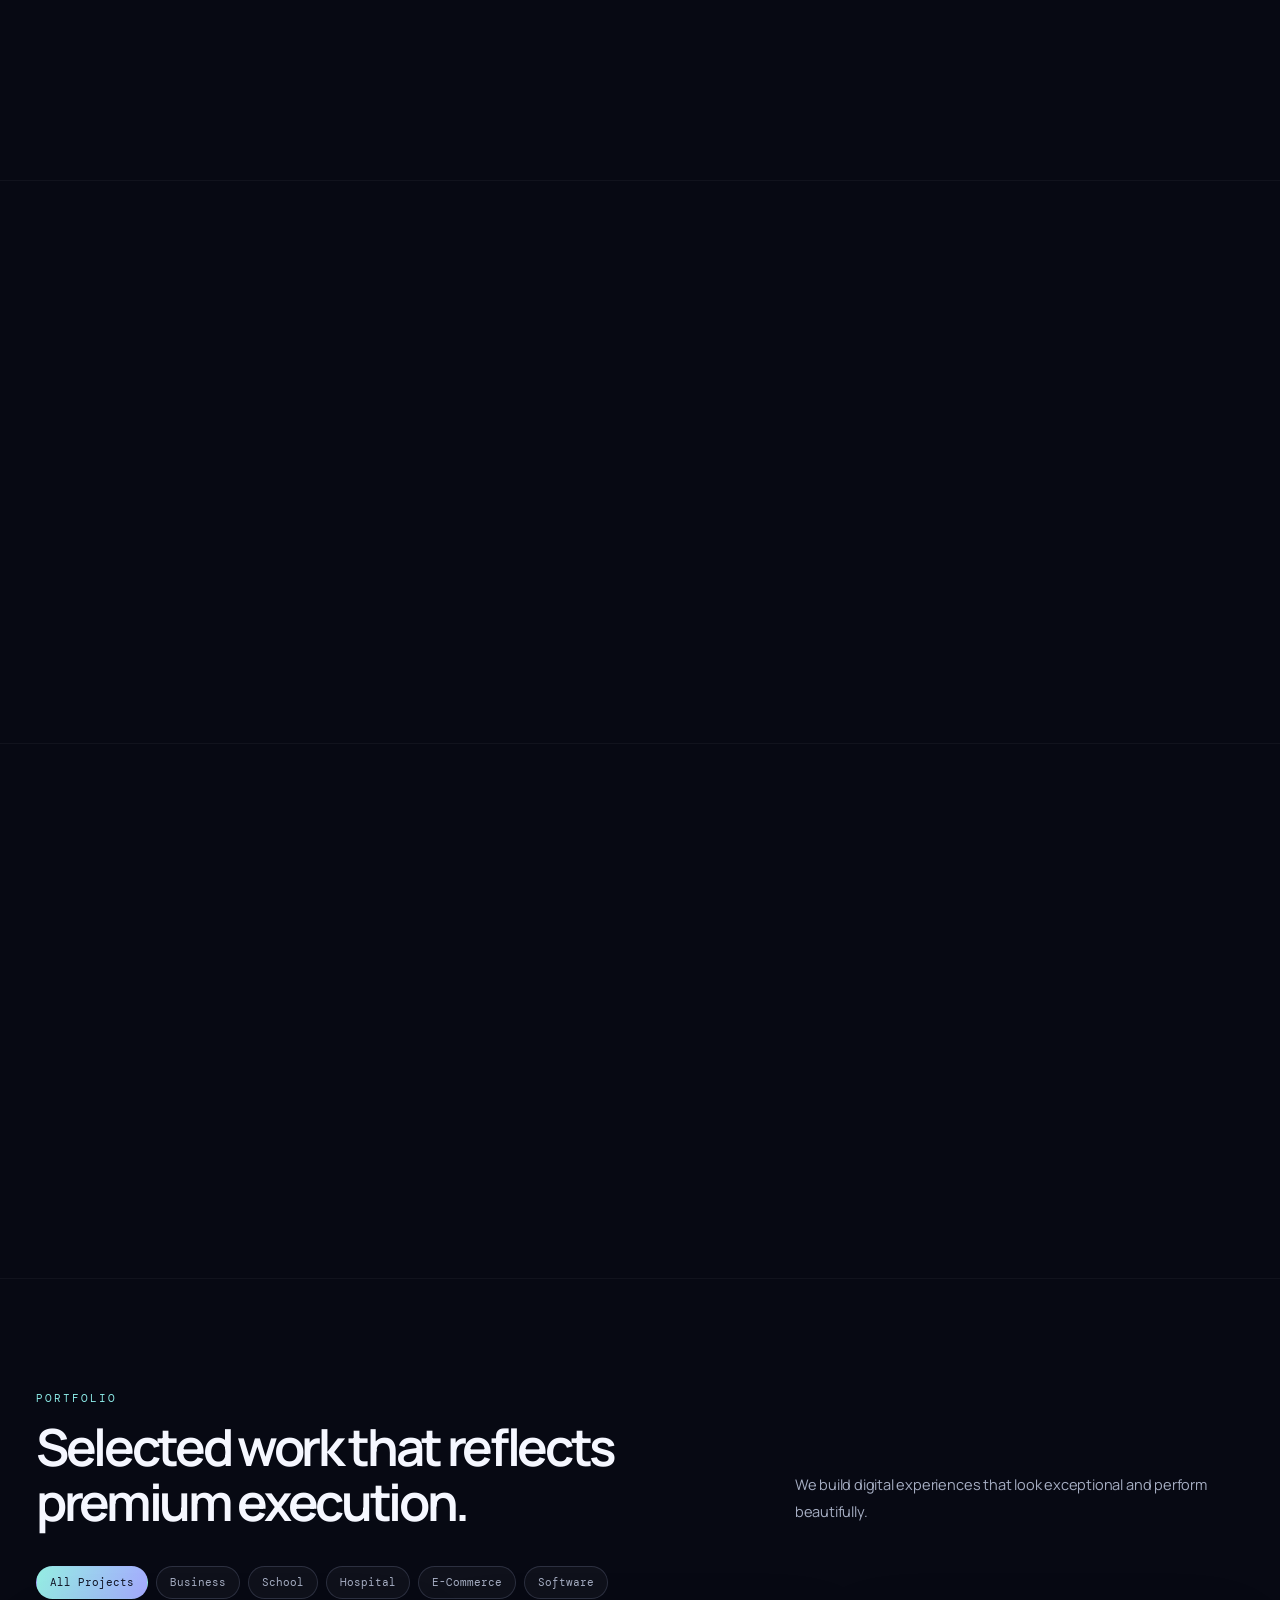
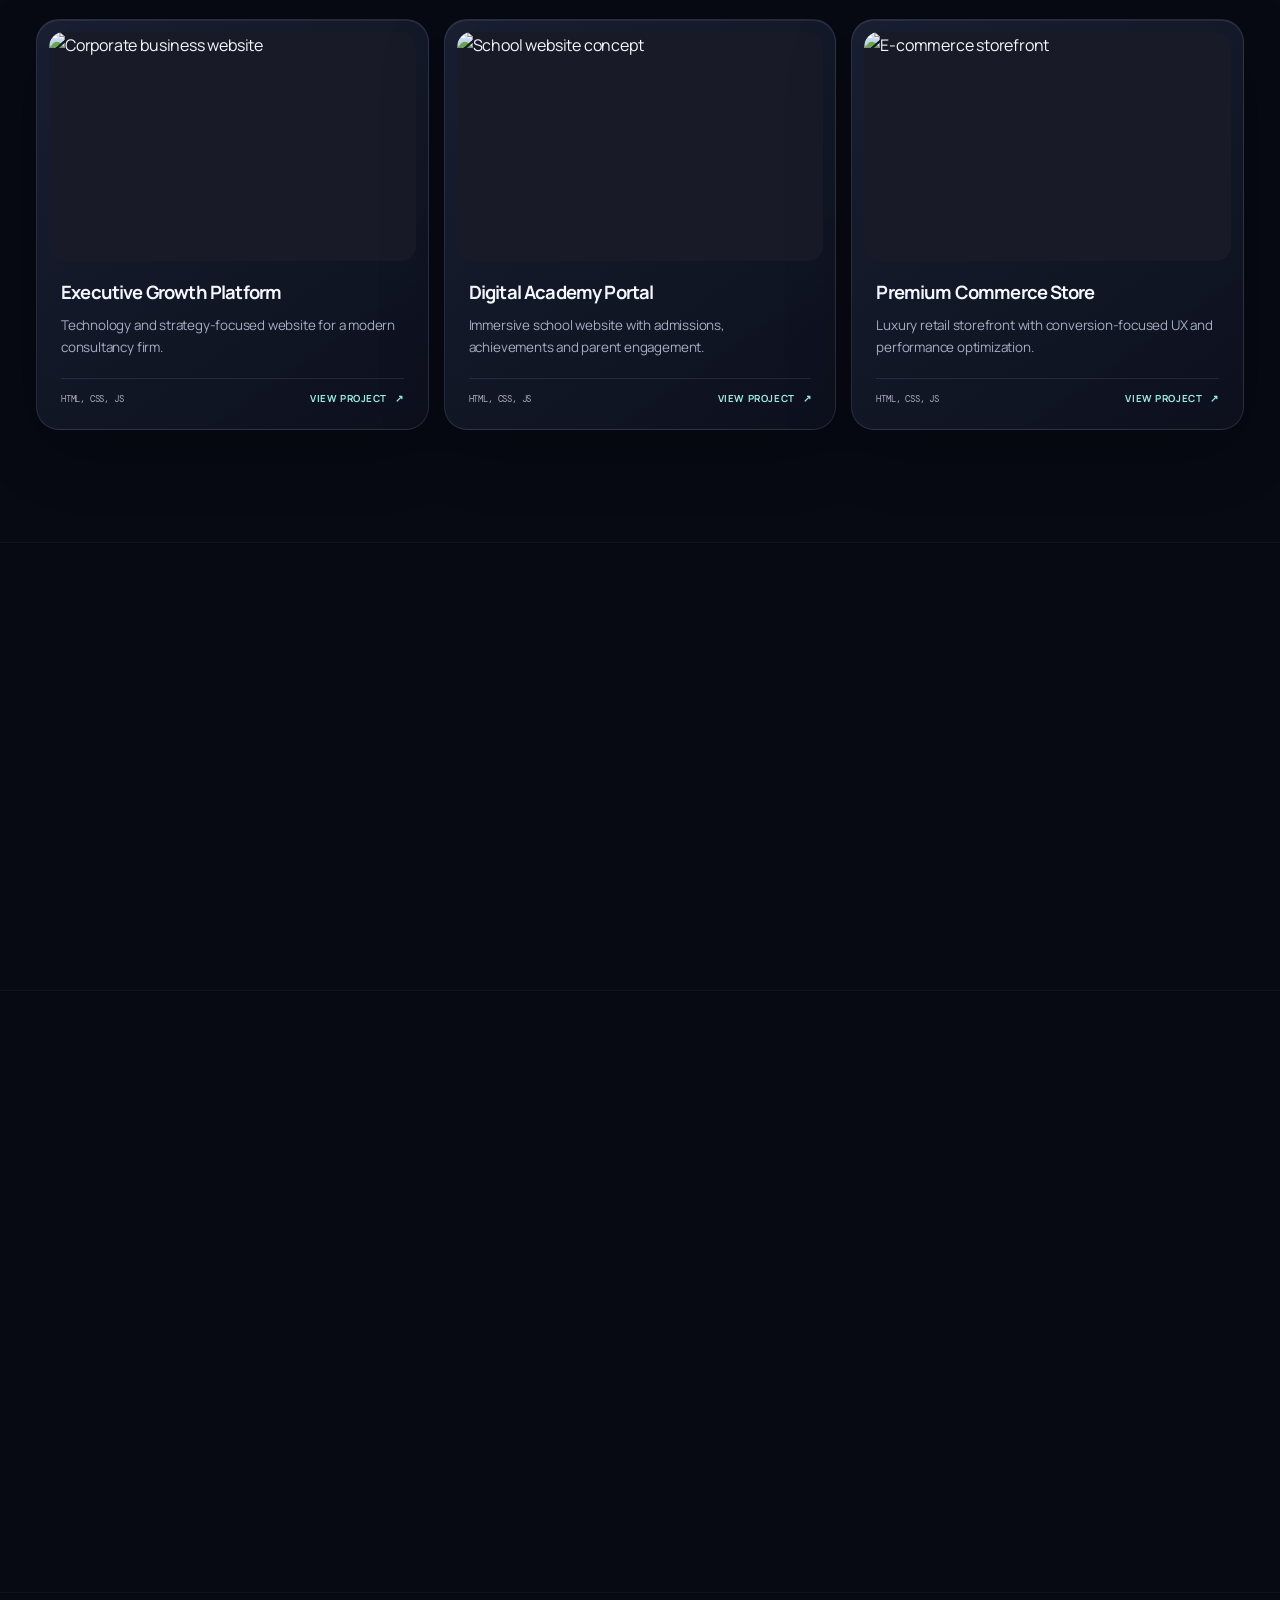
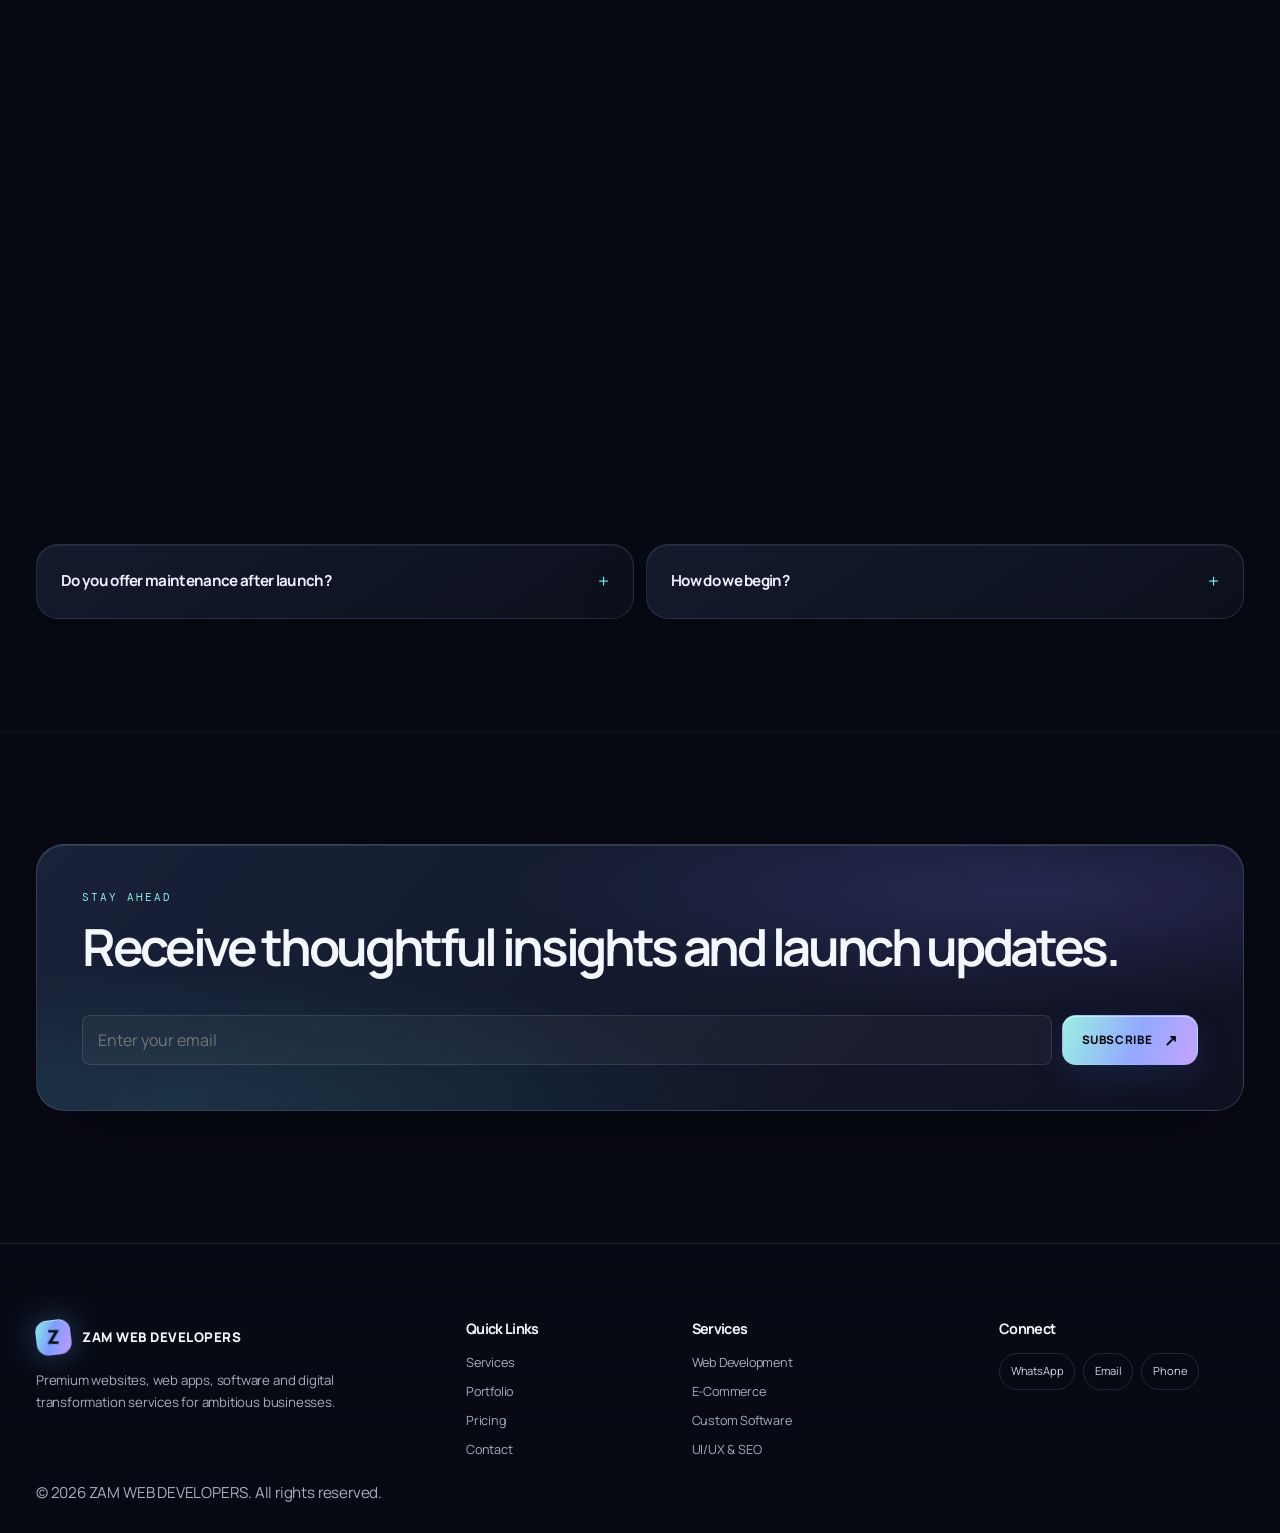
==== commit c311475d: "new 11 nov" ====
--- a/index.html
+++ b/index.html
@@ -89,7 +89,7 @@
         <div class="container hero-grid">
           <div class="hero-copy reveal">
             <div class="eyebrow">ZAM / Digital experiences for ambitious teams</div>
-            <h1>WE BUILD<br />DIGITAL<br />EXPERIENCES<br /><span>THAT DEFINE<br />THE FUTURE.</span></h1>
+            <h1>WE BUILD DIGITAL EXPERIENCES <span>THAT DEFINE THE FUTURE.</span></h1>
             <p>ZAM Web Developers transforms ambitious ideas into powerful digital experiences through innovative web development, creative design and intelligent technology.</p>
             <div class="hero-focus" aria-live="polite"><span>NOW BUILDING</span><b id="hero-focus-text">Powerful web applications</b></div>
             <div class="hero-actions">
--- a/assets/css/styles.css
+++ b/assets/css/styles.css
@@ -77,11 +77,11 @@
 .loader-ring { width:38px; height:38px; border:1px solid rgba(255,255,255,.14); border-top-color:var(--cyan); border-right-color:var(--pink); border-radius:50%; animation:spin .9s linear infinite; }
 
 /* Home hero */
-.hero { position:relative; min-height:850px; display:flex; align-items:center; padding:145px 0 80px; overflow:hidden; }
-.hero::before { content:''; position:absolute; width:900px; height:900px; top:-460px; right:-230px; border-radius:50%; background:radial-gradient(circle,rgba(128,91,211,.2),rgba(63,188,203,.09) 40%,transparent 70%); filter:blur(18px); animation:aurora 15s ease-in-out infinite alternate; }
-.hero-grid { position:relative; z-index:1; display:grid; grid-template-columns:minmax(0,1fr) minmax(0,1.06fr); align-items:center; gap:38px; }
+.hero { position:relative; min-height:850px; display:flex; align-items:center; padding:155px 0 80px; overflow:hidden; }
+.hero::before { content:''; position:absolute; width:1050px; height:1050px; top:-380px; right:-270px; border-radius:50%; background:radial-gradient(circle,rgba(98,111,255,.22),rgba(61,198,213,.1) 36%,transparent 69%); filter:blur(18px); animation:aurora 15s ease-in-out infinite alternate; }
+.hero-grid { position:relative; z-index:1; display:grid; grid-template-columns:minmax(0,1.22fr) minmax(0,1fr); align-items:center; gap:28px; }
 .hero-copy { position:relative; z-index:2; min-width:0; }
-.hero-copy h1 { max-width:680px; margin:24px 0 24px; }
+.hero-copy h1 { max-width:100%; margin:24px 0; font-size:clamp(4.75rem,5.3vw,5rem); font-weight:800; line-height:1; letter-spacing:-.055em; overflow-wrap:normal; }
 .hero-copy h1 span { display:block; color:transparent; background:var(--gradient); background-clip:text; -webkit-background-clip:text; }
 .hero-copy p { max-width:530px; margin-bottom:30px; font-size:1.02rem; }
 .hero-focus { display:flex; align-items:center; gap:10px; margin:-13px 0 25px; color:#d8d6e5; font:.66rem 'DM Mono',monospace; }.hero-focus span { color:#85859a; font-size:.56rem; letter-spacing:.1em; }.hero-focus b { font-weight:500; transition:opacity .2s; }
@@ -89,9 +89,9 @@
 .hero-badges { display:flex; flex-wrap:wrap; gap:18px; color:#b9b8c8; font:.64rem 'DM Mono',monospace; text-transform:uppercase; letter-spacing:.04em; }
 .badge { display:flex; align-items:center; gap:8px; }
 .badge::before { content:''; width:5px; height:5px; border-radius:50%; background:var(--cyan); box-shadow:0 0 9px var(--cyan); }
-.hero-visual { position:relative; min-height:560px; display:grid; place-items:center; perspective:1200px; }
-.hero-visual::before { content:''; position:absolute; width:min(600px,90%); aspect-ratio:1; border-radius:50%; border:1px solid rgba(171,167,255,.12); box-shadow:0 0 0 42px rgba(255,255,255,.014),0 0 0 84px rgba(255,255,255,.012); transform:rotateX(66deg) rotateZ(-17deg); }
-.hero-visual::after { content:''; position:absolute; width:460px; height:380px; border-radius:50%; background:radial-gradient(ellipse,rgba(68,194,205,.18),rgba(145,74,187,.12) 45%,transparent 72%); filter:blur(34px); }
+.hero-visual { position:relative; min-width:0; min-height:560px; display:grid; place-items:center; perspective:1200px; }
+.hero-visual::before { content:''; position:absolute; width:min(600px,90%); aspect-ratio:1; border-radius:50%; border:1px solid rgba(159,187,255,.2); box-shadow:0 0 0 38px rgba(255,255,255,.018),0 0 0 78px rgba(255,255,255,.012),0 0 100px rgba(93,113,255,.08); transform:rotateX(66deg) rotateZ(-17deg); }
+.hero-visual::after { content:''; position:absolute; width:460px; height:380px; border-radius:50%; background:radial-gradient(ellipse,rgba(76,206,218,.2),rgba(125,91,228,.16) 46%,transparent 72%); filter:blur(34px); }
 #hero-canvas { position:absolute; z-index:1; inset:0; width:100%; height:100%; pointer-events:none; }
 .hero-card { position:relative; z-index:2; width:min(560px,100%); padding:16px; border:1px solid rgba(255,255,255,.18); border-radius:20px; background:linear-gradient(145deg,rgba(34,35,53,.86),rgba(16,17,28,.75)); box-shadow:0 40px 100px rgba(0,0,0,.48),inset 0 1px rgba(255,255,255,.12); backdrop-filter:blur(18px); transform:rotateY(-11deg) rotateX(6deg); transform-style:preserve-3d; transition:transform .5s; }
 .hero-card-inner { position:relative; min-height:350px; overflow:hidden; padding:20px; border:1px solid rgba(255,255,255,.08); border-radius:12px; background:linear-gradient(130deg,rgba(84,87,161,.19),rgba(14,19,33,.97) 52%,rgba(42,107,119,.18)); }
@@ -205,18 +205,18 @@
 @keyframes loader-hide { to { opacity:0; visibility:hidden; } }
 
 @media (max-width:1100px) {
-  .hero-copy h1 { font-size:clamp(3.5rem,7.2vw,5rem); }
+  .hero-copy h1 { font-size:clamp(3.25rem,5.1vw,4rem); }
   .nav-links { gap:0; }.nav-links a { padding-inline:8px; font-size:.65rem; }.navbar { gap:10px; }.brand { font-size:.72rem; }.nav-actions .btn { padding-inline:12px; font-size:.63rem; }
-  .hero { min-height:770px; }.hero-grid { grid-template-columns:.95fr 1.05fr; gap:12px; }.hero-visual { min-height:470px; }.hero-card { transform:rotateY(-7deg) rotateX(4deg); }.mock-hero { min-height:195px; }.mock-orbit { transform:scale(.8); transform-origin:right; }
+  .hero { min-height:770px; }.hero-grid { grid-template-columns:minmax(0,1.22fr) minmax(0,1fr); gap:20px; }.hero-visual { min-height:470px; }.hero-card { transform:rotateY(-7deg) rotateX(4deg); }.mock-hero { min-height:195px; }.mock-orbit { transform:scale(.8); transform-origin:right; }
   .stats-grid,.why-grid { grid-template-columns:repeat(2,1fr); }.timeline { grid-template-columns:repeat(3,1fr); row-gap:28px; }.timeline::before { display:none; }
 }
 @media (max-width:780px) {
   .container { width:min(100% - 38px,var(--container)); }.site-header { inset:11px 0 auto; }.site-header .container { width:calc(100% - 22px); }.navbar { min-height:58px; padding:7px 8px 7px 12px; border-radius:14px; }.brand { font-size:.66rem; gap:8px; }.brand-mark { width:31px;height:31px; }.nav-actions { margin-left:0; }.nav-actions .btn { display:none; }.menu-toggle { display:block; margin-left:auto; }.nav-links { position:absolute; top:calc(100% + 8px); left:0; right:0; display:grid; grid-template-columns:1fr 1fr; gap:3px; padding:0 12px; border:1px solid transparent; border-radius:14px; background:rgba(11,12,21,.97); box-shadow:var(--shadow); backdrop-filter:blur(22px); max-height:0; overflow:hidden; opacity:0; pointer-events:none; transform:translateY(-8px); transition:max-height .3s,opacity .2s,transform .2s,padding .25s,border-color .25s; }.nav-links.open { max-height:320px; padding:12px; opacity:1; pointer-events:auto; transform:translateY(0); border-color:var(--line); }.nav-links a { padding:13px 10px; font-size:.67rem; }
-  .hero { min-height:auto; padding:135px 0 84px; }.hero-grid { grid-template-columns:minmax(0,1fr); gap:4px; }.hero-copy h1 { margin:19px 0; font-size:clamp(3rem,13vw,5.3rem); }.hero-copy p { width:100%; max-width:510px; font-size:.92rem; }.hero-actions { gap:9px; flex-wrap:wrap; }.btn,.btn-secondary { min-height:46px; padding-inline:14px; font-size:.64rem; }.hero-badges { gap:10px 15px; font-size:.55rem; }.hero-visual { min-width:0; min-height:420px; margin-top:12px; }.hero-visual::before { width:85%; }.hero-card { width:min(500px,94%); transform:rotateY(-4deg) rotateX(3deg); }.hero-card-inner { min-height:300px; }.mock-hero { min-height:190px; }.mock-orbit { width:145px;height:145px; }.mock-globe { width:80px;height:80px; }.float-label.one { left:0; }.float-label.two { right:0; }.scroll-cue { left:20px; bottom:22px; }
+  .hero { min-height:auto; padding:135px 0 84px; }.hero-grid { grid-template-columns:minmax(0,1fr); gap:4px; }.hero-copy { text-align:center; }.hero-focus,.hero-actions,.hero-badges { justify-content:center; }.hero-copy h1 { max-width:680px; margin:19px auto; font-size:clamp(3rem,7.8vw,4rem); }.hero-copy p { width:100%; max-width:560px; margin-inline:auto; font-size:.92rem; }.hero-actions { gap:9px; flex-wrap:wrap; }.btn,.btn-secondary { min-height:46px; padding-inline:14px; font-size:.64rem; }.hero-badges { gap:10px 15px; font-size:.55rem; }.hero-visual { min-width:0; min-height:420px; margin-top:12px; }.hero-visual::before { width:85%; }.hero-card { width:min(500px,94%); transform:rotateY(-4deg) rotateX(3deg); }.hero-card-inner { min-height:300px; }.mock-hero { min-height:190px; }.mock-orbit { width:145px;height:145px; }.mock-globe { width:80px;height:80px; }.float-label.one { left:0; }.float-label.two { right:0; }.scroll-cue { left:20px; bottom:22px; }
   .section-shell { padding:74px 0; }.section-heading { display:block; margin-bottom:25px; }.section-heading > p { margin-top:14px; }.service-grid,.portfolio-grid,.pricing-grid,.testimonial-grid,.faq-list,.about-grid,.contact-grid { grid-template-columns:1fr; }.portfolio-grid { gap:13px; }.portfolio-card p { min-height:0; }.why-grid { grid-template-columns:1fr 1fr; }.stats-grid { grid-template-columns:1fr 1fr; }.timeline { grid-template-columns:1fr 1fr; }.timeline-step { padding:0 4px; }.mission-vision { grid-template-columns:1fr; }.page-intro { min-height:310px; padding:130px 0 44px; }.page-intro h1 { font-size:clamp(3rem,14vw,5rem); }.newsletter,.cta-banner { padding:27px 21px; }.newsletter form { flex-direction:column; }.footer-grid { grid-template-columns:1fr 1fr; gap:25px 18px; }.footer-grid > div:first-child { grid-column:1/-1; }.founder-card img { max-height:430px; }.floating-actions { display:none; }.back-to-top { right:12px; bottom:16px; }
 }
 @media (max-width:420px) {
-  .container { width:calc(100% - 30px); }.hero { padding-top:122px; }.hero-copy h1 { font-size:clamp(2.15rem,9.6vw,2.5rem); }.hero-copy p { max-width:100%; overflow-wrap:anywhere; }.hero-copy .eyebrow { max-width:100%; flex-wrap:wrap; font-size:.55rem; letter-spacing:.11em; }.hero-visual { min-height:340px; }.hero-card { padding:10px; }.hero-card-inner { min-height:270px; padding:14px; }.browser-top { margin:-14px -14px 17px; }.mock-hero { min-height:170px; grid-template-columns:1.1fr .8fr; }.mock-title { font-size:1.35rem; }.mock-orbit { width:120px;height:120px; }.mock-globe { width:67px;height:67px; }.tech-grid { gap:5px; padding-top:10px; }.tech-pill { padding:5px 6px; font-size:.48rem; }.float-label { padding:8px 10px; font-size:.5rem; }.why-grid { grid-template-columns:1fr; }.stats-grid { gap:10px; }.stat-card { padding:18px; }.stat-card .value { font-size:1.9rem; }.timeline { grid-template-columns:1fr 1fr; }.portfolio-actions { align-items:flex-start; flex-direction:column; }.footer-grid { grid-template-columns:1fr; }.footer-grid > div:first-child { grid-column:auto; }.contact-card,.story-card,.founder-card,.pricing-card { padding:20px; }.founder-card img { margin:-20px -20px 8px; width:calc(100% + 40px); max-width:none; }.section-shell { padding:62px 0; }
+  .container { width:calc(100% - 30px); }.hero { padding-top:122px; }.hero-copy h1 { font-size:clamp(2.25rem,10vw,2.75rem); }.hero-copy p { max-width:100%; overflow-wrap:anywhere; }.hero-copy .eyebrow { max-width:100%; flex-wrap:wrap; justify-content:center; font-size:.55rem; letter-spacing:.11em; }.hero-visual { min-height:340px; }.hero-card { padding:10px; }.hero-card-inner { min-height:270px; padding:14px; }.browser-top { margin:-14px -14px 17px; }.mock-hero { min-height:170px; grid-template-columns:1.1fr .8fr; }.mock-title { font-size:1.35rem; }.mock-orbit { width:120px;height:120px; }.mock-globe { width:67px;height:67px; }.tech-grid { gap:5px; padding-top:10px; }.tech-pill { padding:5px 6px; font-size:.48rem; }.float-label { padding:8px 10px; font-size:.5rem; }.why-grid { grid-template-columns:1fr; }.stats-grid { gap:10px; }.stat-card { padding:18px; }.stat-card .value { font-size:1.9rem; }.timeline { grid-template-columns:1fr 1fr; }.portfolio-actions { align-items:flex-start; flex-direction:column; }.footer-grid { grid-template-columns:1fr; }.footer-grid > div:first-child { grid-column:auto; }.contact-card,.story-card,.founder-card,.pricing-card { padding:20px; }.founder-card img { margin:-20px -20px 8px; width:calc(100% + 40px); max-width:none; }.section-shell { padding:62px 0; }
 }
 @media (hover:none),(pointer:coarse) { #cursor-follower { display:none; } body,a,button { cursor:auto; } }
 @media (prefers-reduced-motion:reduce) {
@@ -260,17 +260,17 @@
 .loader::before { content:'ZAM'; margin-bottom:-8px; color:#f7f8ff; font:800 1.7rem/1 Manrope,sans-serif; letter-spacing:.18em; }
 h1 { letter-spacing:-.075em; }
 h2 { letter-spacing:-.065em; }
-.hero { min-height:900px; padding-top:155px; }
-.hero::before { top:-380px; right:-270px; width:1050px; height:1050px; background:radial-gradient(circle,rgba(98,111,255,.22),rgba(61,198,213,.1) 36%,transparent 69%); }
-.hero-grid { gap:28px; }
-.hero-copy h1 { max-width:740px; font-size:clamp(3.5rem,5.6vw,5.6rem); line-height:.91; }
+
+
+
+
 .hero-copy h1 span { background-image:linear-gradient(100deg,#91f2e5 2%,#9baaff 48%,#c4a1ff 100%); }
 .hero-copy p { max-width:560px; color:#b2bad0; line-height:1.85; font-size:1.04rem; }
 .hero-focus { margin-top:-11px; color:#e4eaff; }
-.hero-visual { min-height:600px; }
-.hero-visual::before { border-color:rgba(159,187,255,.2); box-shadow:0 0 0 38px rgba(255,255,255,.018),0 0 0 78px rgba(255,255,255,.012),0 0 100px rgba(93,113,255,.08); }
-.hero-visual::after { background:radial-gradient(ellipse,rgba(76,206,218,.2),rgba(125,91,228,.16) 46%,transparent 72%); }
-.hero-card { width:min(590px,100%); padding:13px; border:1px solid rgba(216,228,255,.23); border-radius:26px; background:linear-gradient(145deg,rgba(38,47,77,.73),rgba(17,22,38,.75) 62%,rgba(36,31,65,.72)); box-shadow:0 48px 120px rgba(0,0,0,.5),inset 0 1px rgba(255,255,255,.24),0 0 70px rgba(101,127,255,.12); backdrop-filter:blur(26px) saturate(140%); }
+
+
+
+.hero-card { width:min(560px,100%); padding:13px; border:1px solid rgba(216,228,255,.23); border-radius:26px; background:linear-gradient(145deg,rgba(38,47,77,.73),rgba(17,22,38,.75) 62%,rgba(36,31,65,.72)); box-shadow:0 48px 120px rgba(0,0,0,.5),inset 0 1px rgba(255,255,255,.24),0 0 70px rgba(101,127,255,.12); backdrop-filter:blur(26px) saturate(140%); }
 .hero-card::before,.service-card::before,.portfolio-card::before,.pricing-card::before,.why-card::before,.story-card::before,.founder-card::before,.contact-card::before,.info-block::before,.testimonial-card::before,.calculator-card::before { content:''; position:absolute; inset:0; border-radius:inherit; pointer-events:none; background:linear-gradient(135deg,rgba(255,255,255,.105),transparent 28%,transparent 69%,rgba(133,174,255,.045)); }
 .hero-card-inner { min-height:365px; border-radius:18px; background:radial-gradient(ellipse at 78% 45%,rgba(71,175,197,.18),transparent 35%),linear-gradient(135deg,rgba(55,66,130,.24),rgba(12,17,32,.95) 55%,rgba(49,39,91,.4)); }
 .mock-globe { width:118px; height:118px; box-shadow:inset -17px -16px 26px rgba(0,0,0,.7),0 0 58px rgba(102,148,255,.48),0 0 100px rgba(70,226,220,.16); }
@@ -341,16 +341,16 @@
 .service-grid .reveal:nth-child(3n),.portfolio-grid .reveal:nth-child(3n),.pricing-grid .reveal:nth-child(3n) { transition-delay:.15s; }
 @media(max-width:1100px) {
   .container { width:min(100% - 48px,var(--container)); }
-  .hero-copy h1 { font-size:clamp(3.8rem,7.2vw,6.3rem); }
+
 }
 @media(max-width:780px) {
   .container { width:calc(100% - 38px); }
   .site-header .container { width:calc(100% - 22px); }
   .navbar { background:rgba(13,17,31,.85); }
   .nav-links { border-color:rgba(200,216,255,.17); background:rgba(12,16,29,.97); }
-  .hero { min-height:auto; padding:142px 0 80px; }
-  .hero-copy h1 { max-width:700px; font-size:clamp(3.2rem,9vw,5rem); }
-  .hero-visual { min-height:460px; }
+
+
+
   .section-shell { padding:82px 0; }
   .service-grid { grid-template-columns:repeat(2,minmax(0,1fr)); }
   .page-intro { min-height:350px; padding-top:145px; }
@@ -358,9 +358,11 @@
 }
 @media(max-width:520px) {
   .container { width:calc(100% - 32px); }
-  .hero { padding-top:126px; }
-  .hero-copy h1 { font-size:clamp(2.6rem,11.4vw,3.7rem); }
+  .hero-copy h1 { font-size:clamp(2.25rem,10vw,2.75rem); }
   .hero-visual { min-height:360px; }
+
+
+
   .hero-card { transform:none; }
   .hero-card-inner { min-height:275px; }
   .service-grid,.why-grid,.stats-grid,.timeline,.footer-grid { grid-template-columns:1fr; }
@@ -373,6 +375,10 @@
 }
 @media (prefers-reduced-motion:reduce) {
   .hero::before,.mock-globe,.hero-card { animation:none!important; }
+}
+@media (min-width:781px) and (max-height:900px) {
+  .floating-actions { right:12px; bottom:0; }
+  .hero-visual { padding-right:48px; }
 }
 body.light { background:#f1f3fa; }
 body.light::before { background:radial-gradient(ellipse at 75% 4%,rgba(109,126,224,.2),transparent 36%),radial-gradient(ellipse at 8% 38%,rgba(68,190,191,.13),transparent 31%),linear-gradient(180deg,#f5f6fc,#eef0f8 68%,#e9edf6); }
